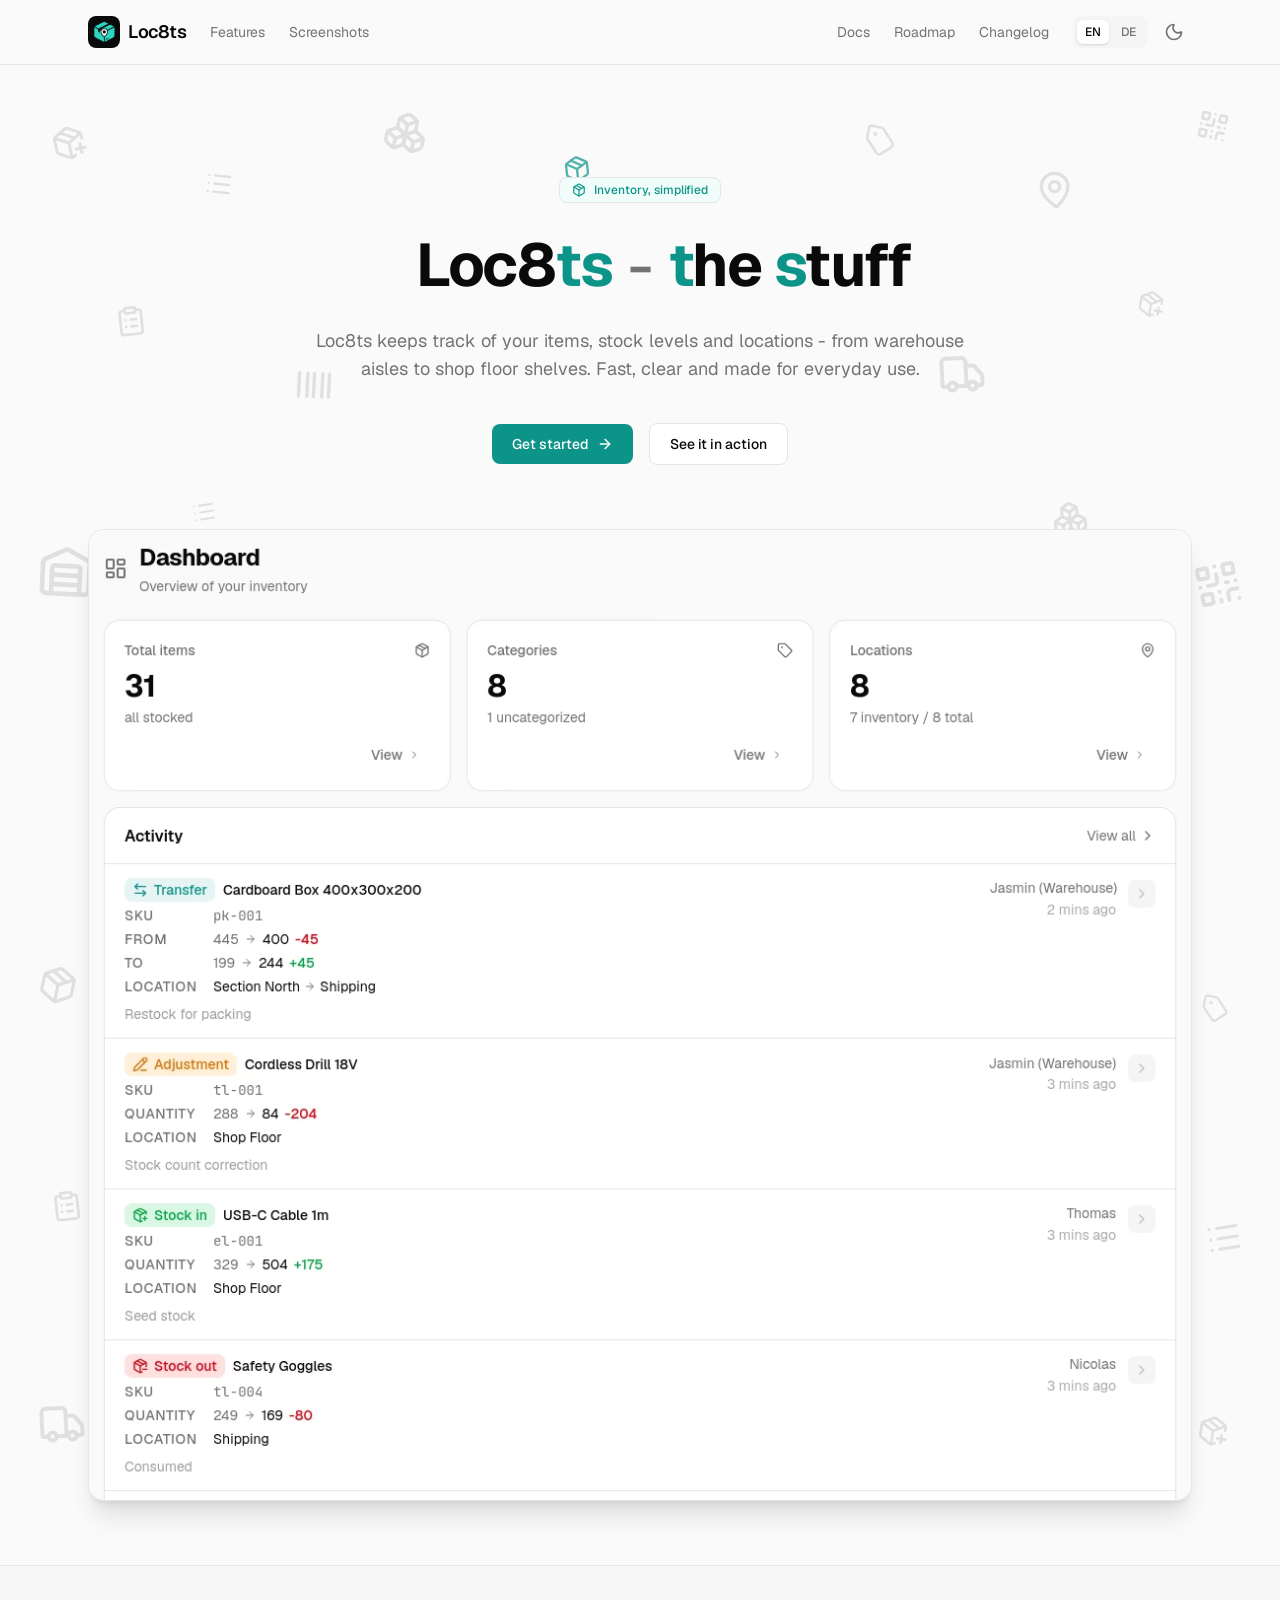
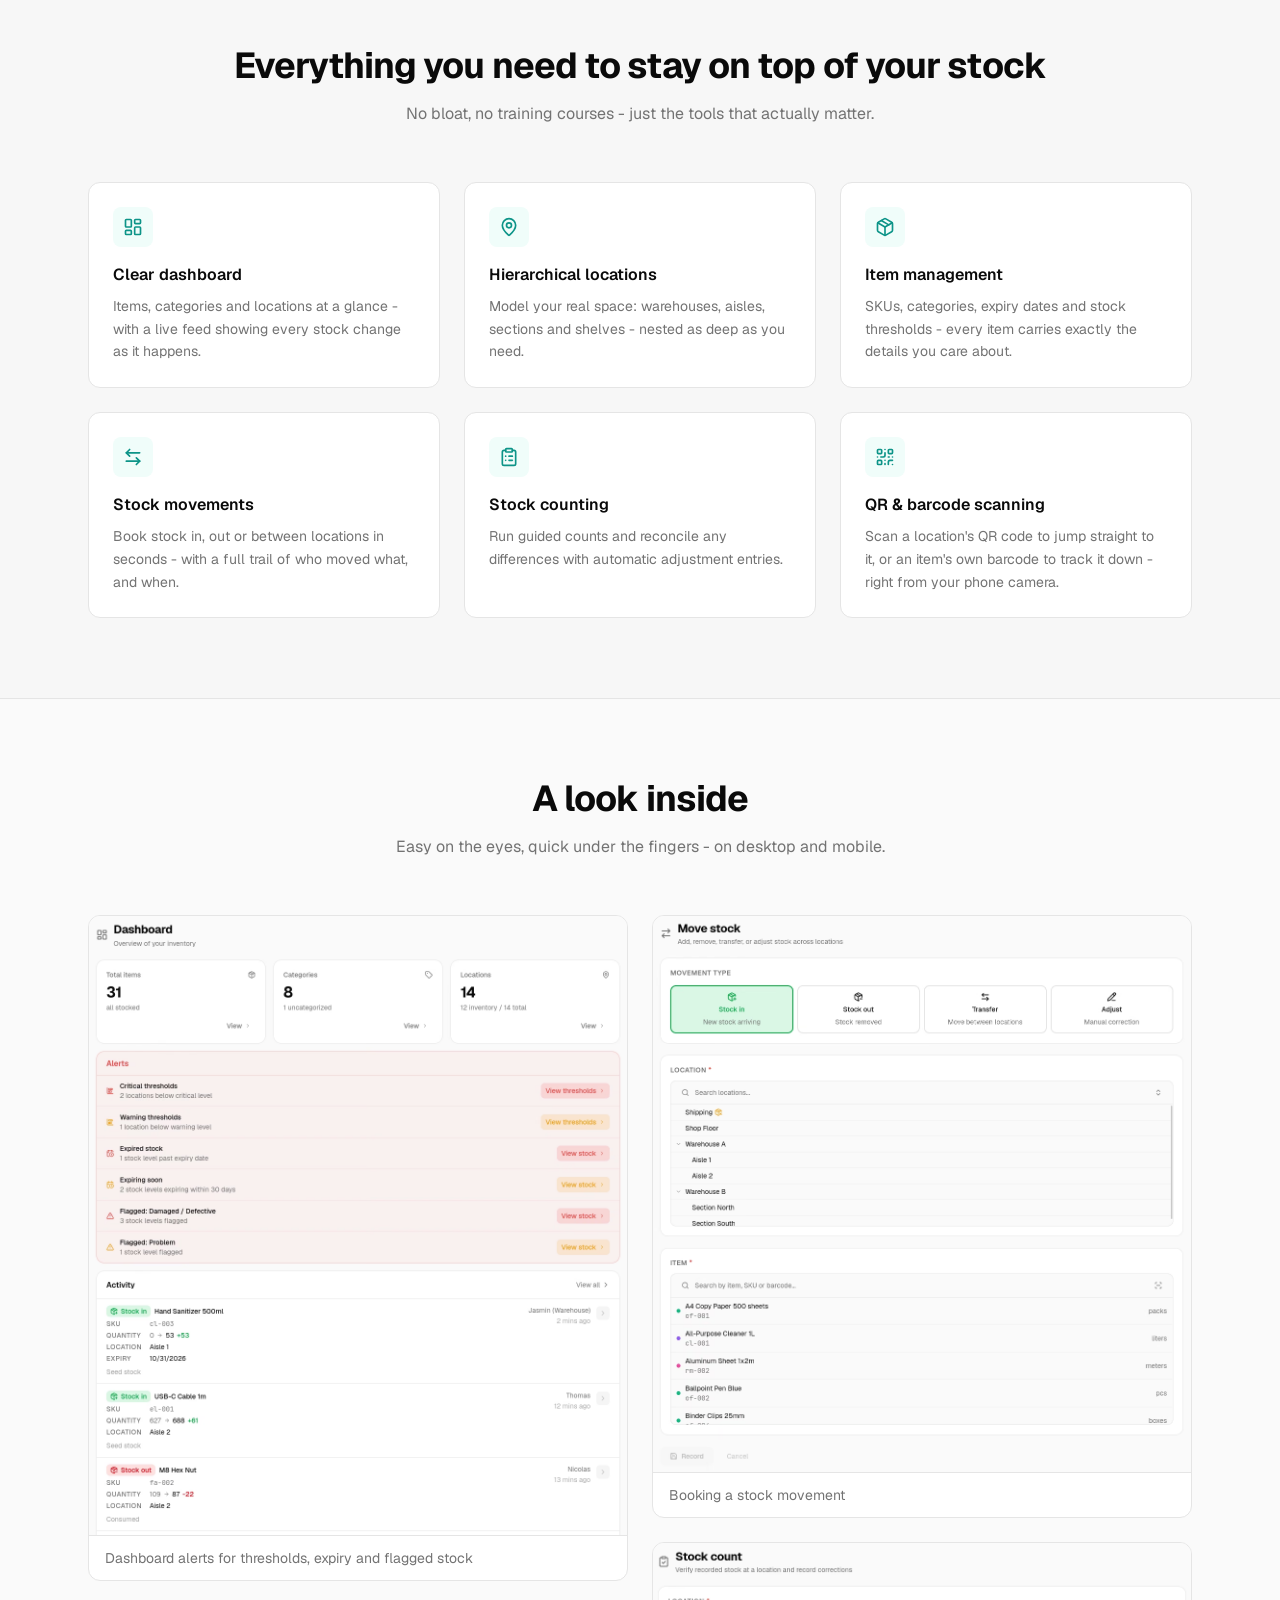
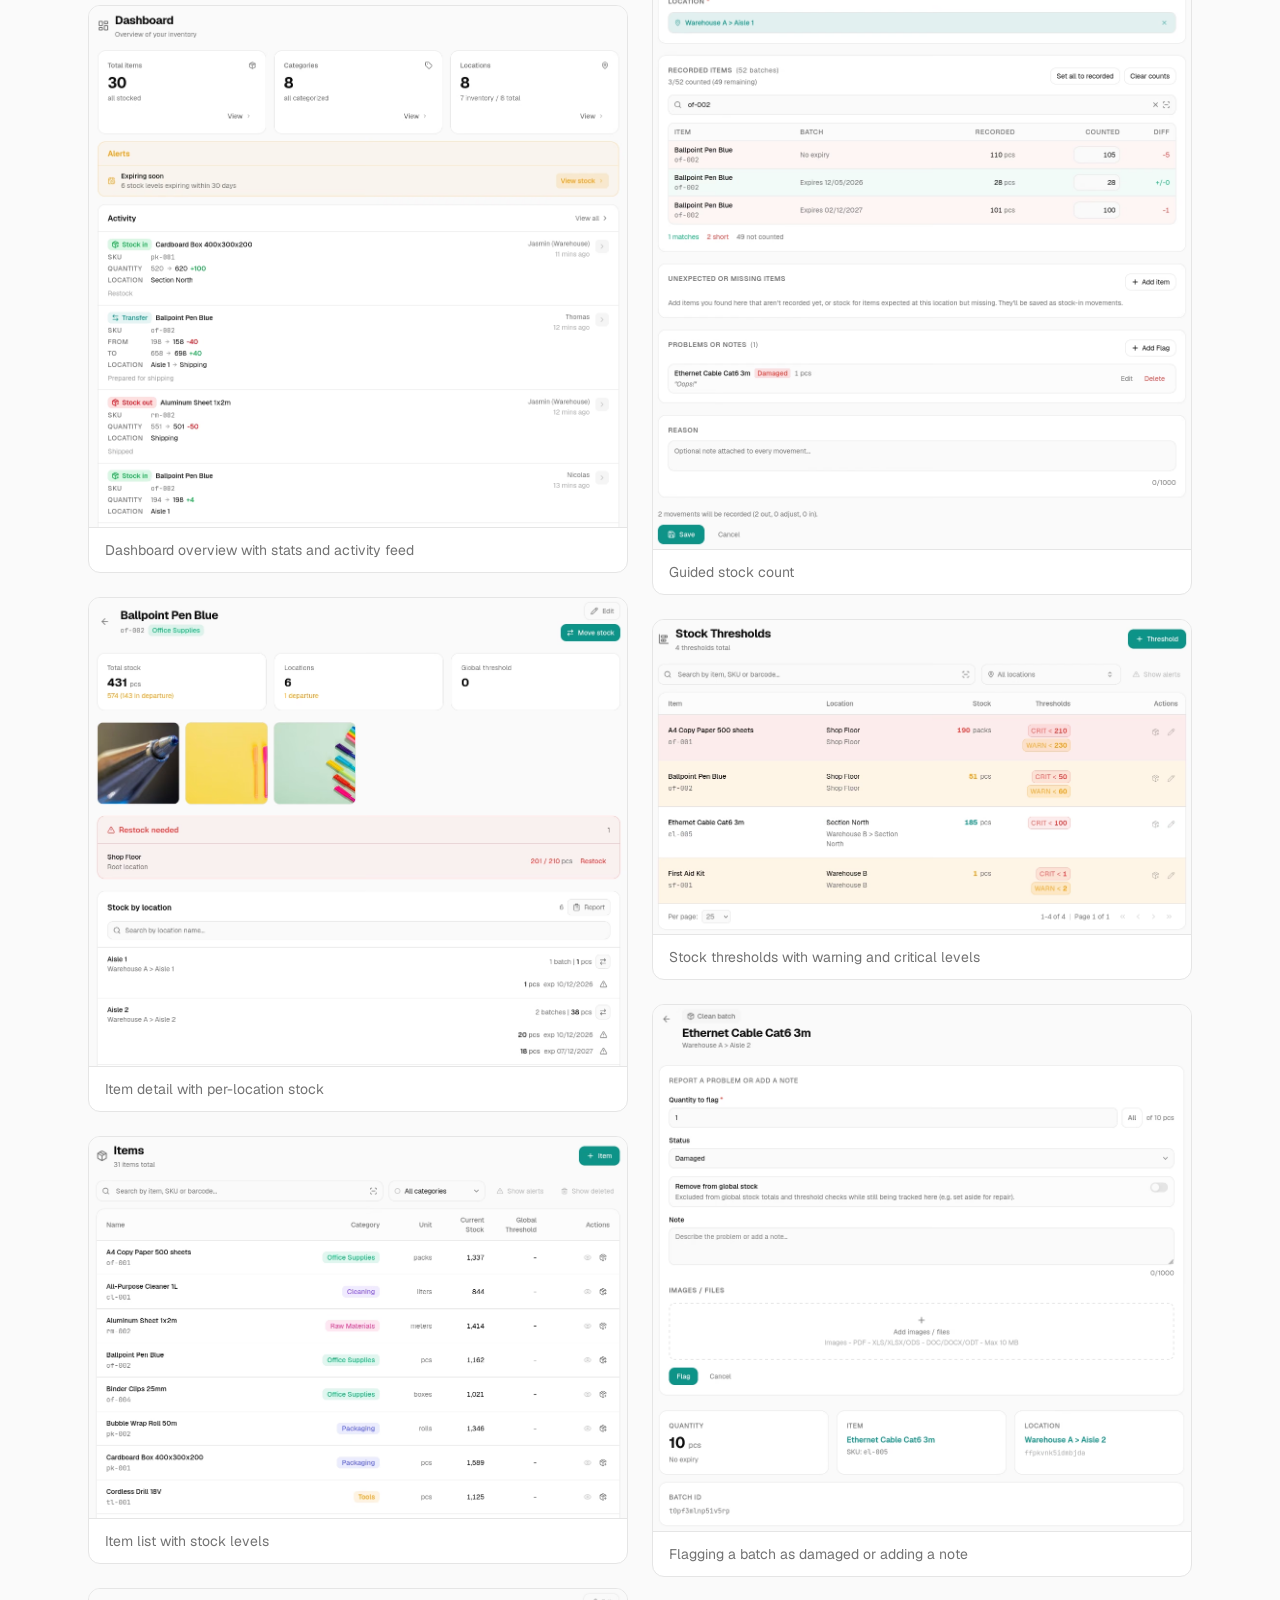
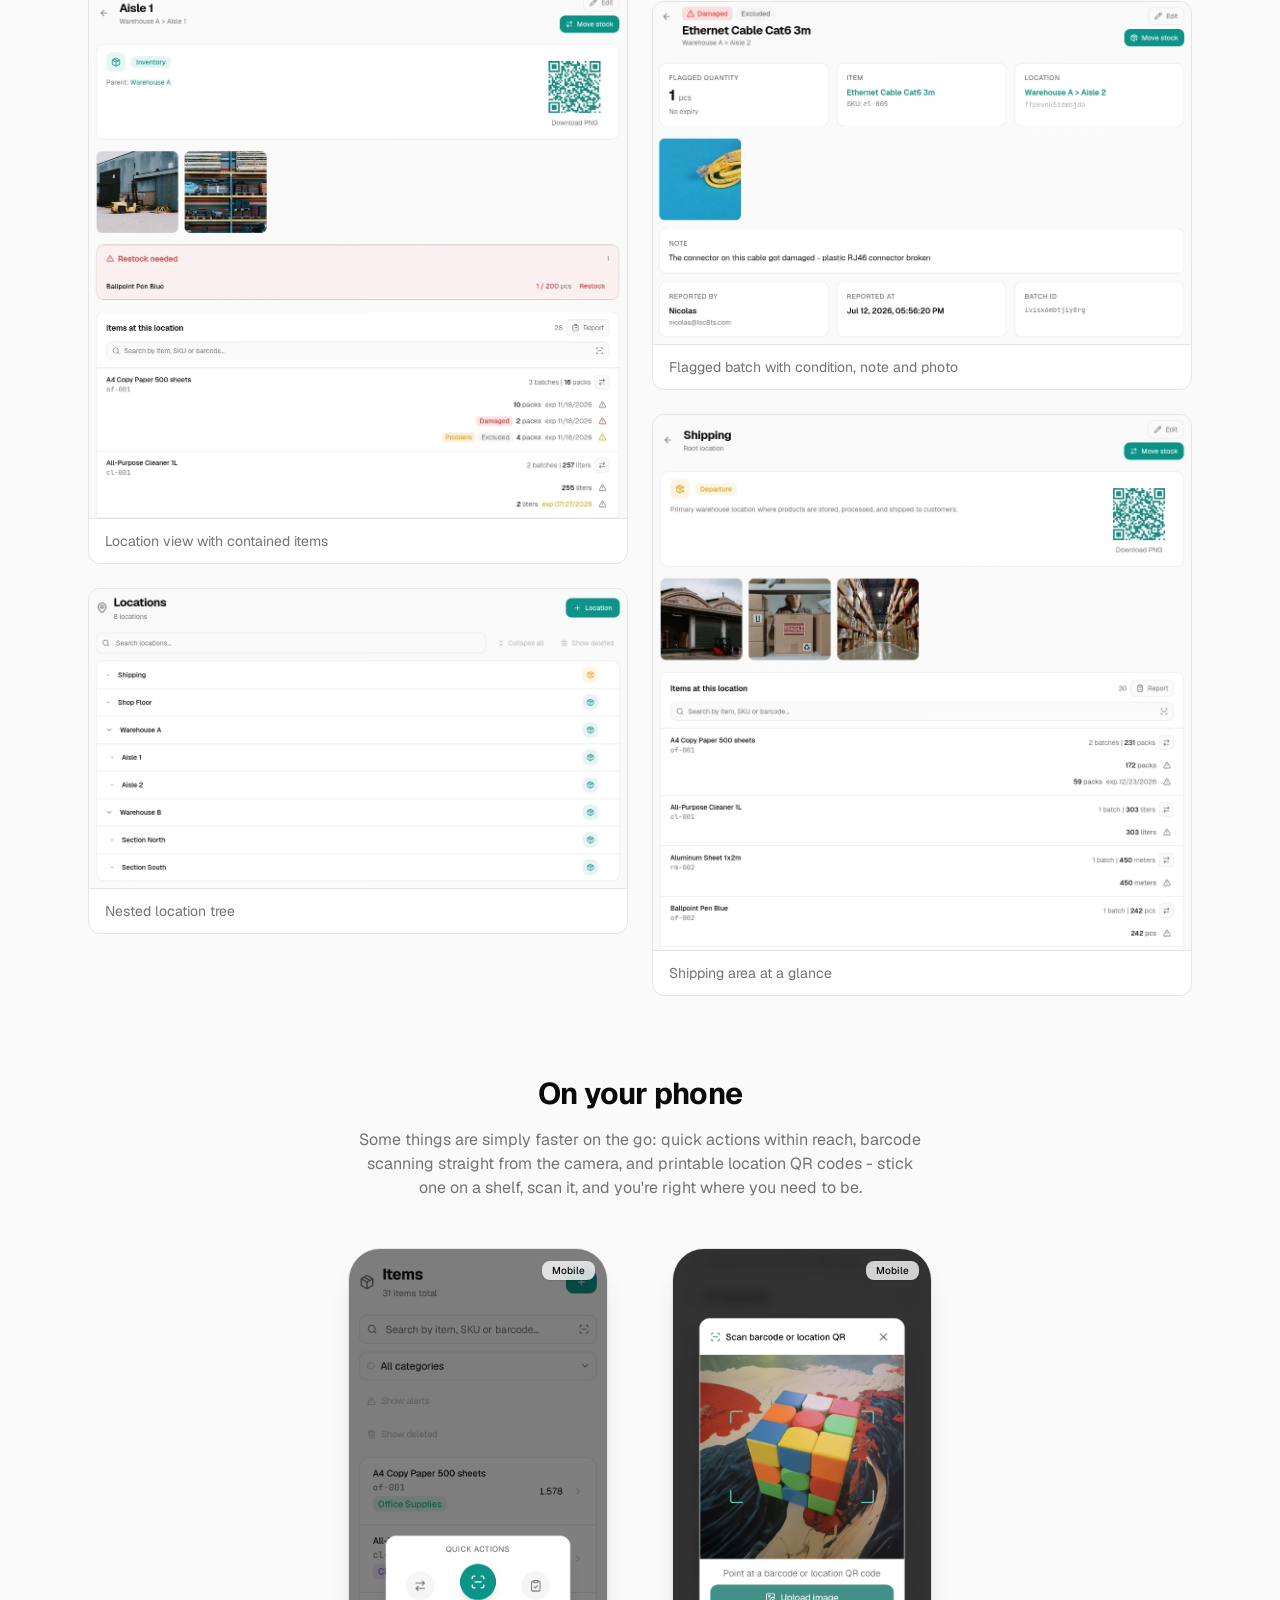
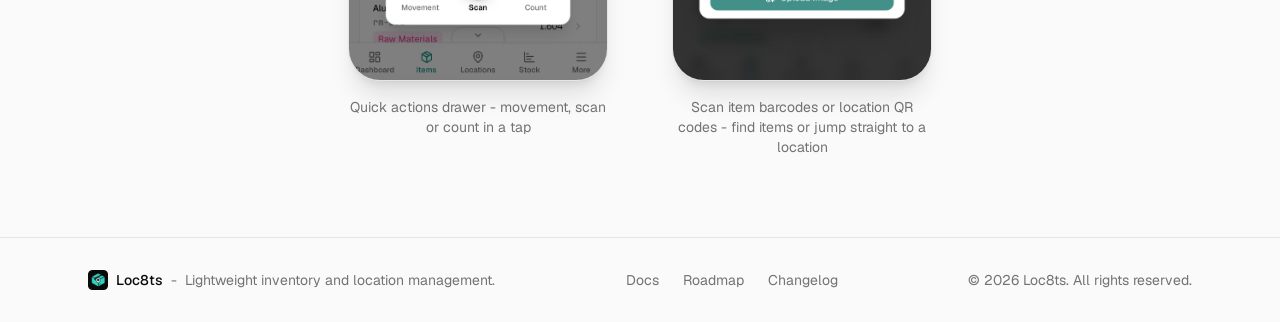
==== index.html @ dcb71da8 "Deploy v1.0.7 (1e31f608)" ====
<!doctype html>
<html lang="en" dir="ltr">
	<head>
		<meta charset="utf-8" />
		<meta name="viewport" content="width=device-width, initial-scale=1" />
		<link rel="icon" href="/favicon.ico" sizes="any" />
		<link rel="icon" type="image/png" sizes="32x32" href="/favicon-32x32.png" />
		<link rel="icon" type="image/png" sizes="16x16" href="/favicon-16x16.png" />
		<link rel="apple-touch-icon" href="/apple-touch-icon.png" />
		<link rel="manifest" href="/site.webmanifest" />
		<meta name="theme-color" media="(prefers-color-scheme: light)" content="#fafafa" />
		<meta name="theme-color" media="(prefers-color-scheme: dark)" content="#0a0a0a" />
		<link href="/_app/immutable/entry/start.CCfGo8mJ.js" rel="modulepreload">
		<link href="/_app/immutable/chunks/BEGNU5dc.js" rel="modulepreload">
		<link href="/_app/immutable/chunks/DF053n-v.js" rel="modulepreload">
		<link href="/_app/immutable/entry/app.BSutus8_.js" rel="modulepreload">
		<link href="/_app/immutable/chunks/D_HabvBj.js" rel="modulepreload">
		<link href="/_app/immutable/nodes/0.BS8Z8rqH.js" rel="modulepreload">
		<link href="/_app/immutable/chunks/BqY20CtW.js" rel="modulepreload">
		<link href="/_app/immutable/nodes/2.BgQhxTSC.js" rel="modulepreload">
		<link href="/_app/immutable/chunks/Cn6K_3Gk.js" rel="modulepreload">
		<link href="/_app/immutable/chunks/DUdLXI5l.js" rel="modulepreload">
		<link href="/_app/immutable/chunks/ChqQV2FK.js" rel="modulepreload">
		<!--1uha8ag--><meta name="description" content="Loc8ts is a lightweight inventory and location management app: keep track of items, stock movements and counts across hierarchical locations."/><!----><title>Loc8ts - Know where everything is</title>
		<link href="/_app/immutable/assets/0.dRSaY6-6.css" rel="stylesheet">
		<script>
			(function () {
				try {
					let theme = localStorage.getItem('theme');
					let isDark = theme === 'dark' || (!theme && window.matchMedia('(prefers-color-scheme: dark)').matches);
					if (isDark) {
						document.documentElement.classList.add('dark');
						document.documentElement.style.backgroundColor = '#0a0a0a';
					} else {
						document.documentElement.style.backgroundColor = '#fafafa';
					}
				} catch (e) {}
			})();
		</script>
	</head>

	<body data-sveltekit-preload-data="hover">
		<div style="display: contents"><!--[--><!--[0--><!--[--><!--[--><div class="flex min-h-screen flex-col"><header class="sticky top-0 z-50 border-b border-border bg-background/80 backdrop-blur supports-[backdrop-filter]:bg-background/60"><div class="mx-auto flex h-16 max-w-6xl items-center justify-between px-4 sm:px-6"><div class="flex items-center gap-6"><a href="/" class="flex items-center gap-2 text-lg font-semibold tracking-tight"><img src="/favicon-192x192.png" alt="" class="h-8 w-8 rounded-md"/> Loc8ts</a> <nav class="hidden items-center gap-6 text-sm text-muted-foreground sm:flex"><a href="/#features" class="transition-colors hover:text-foreground">Features</a> <a href="/#screenshots" class="transition-colors hover:text-foreground">Screenshots</a></nav></div> <div class="flex items-center gap-4 sm:gap-6"><nav class="hidden items-center gap-6 text-sm text-muted-foreground sm:flex"><a href="/docs" class="transition-colors hover:text-foreground">Docs</a> <a href="/roadmap" class="transition-colors hover:text-foreground">Roadmap</a> <a href="/changelog" class="transition-colors hover:text-foreground">Changelog</a></nav> <div class="flex items-center gap-2"><nav aria-label="Switch language" class="flex items-center gap-1 rounded-md bg-muted p-1"><!--[--><a href="/" data-sveltekit-reload="" aria-current="page" class="rounded-sm px-2 py-1 text-xs font-medium uppercase transition-colors bg-card text-foreground shadow-sm">en</a><a href="/de" data-sveltekit-reload="" class="rounded-sm px-2 py-1 text-xs font-medium uppercase transition-colors text-muted-foreground hover:text-foreground">de</a><!--]--></nav><!----> <button type="button" aria-label="Toggle dark mode" class="inline-flex h-9 w-9 items-center justify-center rounded-md text-muted-foreground transition-colors hover:bg-muted hover:text-foreground"><!--[-1--><svg xmlns="http://www.w3.org/2000/svg" width="24" height="24" viewBox="0 0 24 24" fill="none" stroke="currentColor" stroke-width="2" stroke-linecap="round" stroke-linejoin="round" aria-hidden="true" class="lucide-icon lucide lucide-moon h-5 w-5"><!--[--><!----><path d="M20.985 12.486a9 9 0 1 1-9.473-9.472c.405-.022.617.46.402.803a6 6 0 0 0 8.268 8.268c.344-.215.825-.004.803.401"><!----></path><!----><!--]--><!----></svg><!--]--></button><!----> <button type="button" aria-label="Open menu" aria-expanded="false" aria-controls="mobile-nav" class="inline-flex h-9 w-9 items-center justify-center rounded-md text-muted-foreground transition-colors hover:bg-muted hover:text-foreground sm:hidden"><!--[-1--><svg xmlns="http://www.w3.org/2000/svg" width="24" height="24" viewBox="0 0 24 24" fill="none" stroke="currentColor" stroke-width="2" stroke-linecap="round" stroke-linejoin="round" aria-hidden="true" class="lucide-icon lucide lucide-menu h-5 w-5"><!--[--><!----><path d="M4 5h16"><!----></path><!----><!----><path d="M4 12h16"><!----></path><!----><!----><path d="M4 19h16"><!----></path><!----><!--]--><!----></svg><!--]--></button></div></div></div> <nav id="mobile-nav" class="border-t border-border bg-background px-4 py-2 text-sm text-muted-foreground sm:hidden hidden"><a href="/#features" class="block rounded-md px-2 py-3 transition-colors hover:bg-muted hover:text-foreground">Features</a> <a href="/#screenshots" class="block rounded-md px-2 py-3 transition-colors hover:bg-muted hover:text-foreground">Screenshots</a> <hr class="my-2 border-border"/> <a href="/docs" class="block rounded-md px-2 py-3 transition-colors hover:bg-muted hover:text-foreground">Docs</a> <a href="/roadmap" class="block rounded-md px-2 py-3 transition-colors hover:bg-muted hover:text-foreground">Roadmap</a> <a href="/changelog" class="block rounded-md px-2 py-3 transition-colors hover:bg-muted hover:text-foreground">Changelog</a></nav></header><!----> <main id="top" class="flex-1"><section class="relative overflow-hidden bg-background"><div aria-hidden="true" class="pointer-events-none absolute inset-0"><!--[--><!--[--><svg xmlns="http://www.w3.org/2000/svg" width="24" height="24" viewBox="0 0 24 24" fill="none" stroke="currentColor" stroke-width="2" stroke-linecap="round" stroke-linejoin="round" aria-hidden="true" class="lucide-icon lucide lucide-package-plus absolute transition-all duration-1000 top-[4%] left-[4%] h-9 w-9 -rotate-12 text-foreground opacity-10"><!--[--><!----><path d="M12 22V12"><!----></path><!----><!----><path d="M16 17h6"><!----></path><!----><!----><path d="M19 14v6"><!----></path><!----><!----><path d="M21 10.535V8a2 2 0 0 0-1-1.73l-7-4a2 2 0 0 0-2 0l-7 4A2 2 0 0 0 3 8v8a2 2 0 0 0 1 1.729l7 4a2 2 0 0 0 2 .001l1.675-.955"><!----></path><!----><!----><path d="M3.29 7 12 12l8.71-5"><!----></path><!----><!----><path d="m7.5 4.27 8.997 5.148"><!----></path><!----><!--]--><!----></svg><!--]--><!--[--><svg xmlns="http://www.w3.org/2000/svg" width="24" height="24" viewBox="0 0 24 24" fill="none" stroke="currentColor" stroke-width="2" stroke-linecap="round" stroke-linejoin="round" aria-hidden="true" class="lucide-icon lucide lucide-list absolute transition-all duration-1000 top-[7%] left-[16%] h-7 w-7 rotate-6 text-foreground opacity-10"><!--[--><!----><path d="M3 5h.01"><!----></path><!----><!----><path d="M3 12h.01"><!----></path><!----><!----><path d="M3 19h.01"><!----></path><!----><!----><path d="M8 5h13"><!----></path><!----><!----><path d="M8 12h13"><!----></path><!----><!----><path d="M8 19h13"><!----></path><!----><!--]--><!----></svg><!--]--><!--[--><svg xmlns="http://www.w3.org/2000/svg" width="24" height="24" viewBox="0 0 24 24" fill="none" stroke="currentColor" stroke-width="2" stroke-linecap="round" stroke-linejoin="round" aria-hidden="true" class="lucide-icon lucide lucide-boxes absolute transition-all duration-1000 top-[3%] left-[30%] h-11 w-11 rotate-12 text-foreground opacity-10"><!--[--><!----><path d="M2.97 12.92A2 2 0 0 0 2 14.63v3.24a2 2 0 0 0 .97 1.71l3 1.8a2 2 0 0 0 2.06 0L12 19v-5.5l-5-3-4.03 2.42Z"><!----></path><!----><!----><path d="m7 16.5-4.74-2.85"><!----></path><!----><!----><path d="m7 16.5 5-3"><!----></path><!----><!----><path d="M7 16.5v5.17"><!----></path><!----><!----><path d="M12 13.5V19l3.97 2.38a2 2 0 0 0 2.06 0l3-1.8a2 2 0 0 0 .97-1.71v-3.24a2 2 0 0 0-.97-1.71L17 10.5l-5 3Z"><!----></path><!----><!----><path d="m17 16.5-5-3"><!----></path><!----><!----><path d="m17 16.5 4.74-2.85"><!----></path><!----><!----><path d="M17 16.5v5.17"><!----></path><!----><!----><path d="M7.97 4.42A2 2 0 0 0 7 6.13v4.37l5 3 5-3V6.13a2 2 0 0 0-.97-1.71l-3-1.8a2 2 0 0 0-2.06 0l-3 1.8Z"><!----></path><!----><!----><path d="M12 8 7.26 5.15"><!----></path><!----><!----><path d="m12 8 4.74-2.85"><!----></path><!----><!----><path d="M12 13.5V8"><!----></path><!----><!--]--><!----></svg><!--]--><!--[--><svg xmlns="http://www.w3.org/2000/svg" width="24" height="24" viewBox="0 0 24 24" fill="none" stroke="currentColor" stroke-width="2" stroke-linecap="round" stroke-linejoin="round" aria-hidden="true" class="lucide-icon lucide lucide-package absolute transition-all duration-1000 top-[6%] left-[44%] h-7 w-7 -rotate-6 text-primary opacity-70"><!--[--><!----><path d="M11 21.73a2 2 0 0 0 2 0l7-4A2 2 0 0 0 21 16V8a2 2 0 0 0-1-1.73l-7-4a2 2 0 0 0-2 0l-7 4A2 2 0 0 0 3 8v8a2 2 0 0 0 1 1.73z"><!----></path><!----><!----><path d="M12 22V12"><!----></path><!----><!----><polyline points="3.29 7 12 12 20.71 7"><!----></polyline><!----><!----><path d="m7.5 4.27 9 5.15"><!----></path><!----><!--]--><!----></svg><!--]--><!--[--><svg xmlns="http://www.w3.org/2000/svg" width="24" height="24" viewBox="0 0 24 24" fill="none" stroke="currentColor" stroke-width="2" stroke-linecap="round" stroke-linejoin="round" aria-hidden="true" class="lucide-icon lucide lucide-tag absolute transition-all duration-1000 top-[4%] right-[30%] h-8 w-8 rotate-12 text-foreground opacity-10"><!--[--><!----><path d="M12.586 2.586A2 2 0 0 0 11.172 2H4a2 2 0 0 0-2 2v7.172a2 2 0 0 0 .586 1.414l8.704 8.704a2.426 2.426 0 0 0 3.42 0l6.58-6.58a2.426 2.426 0 0 0 0-3.42z"><!----></path><!----><!----><circle cx="7.5" cy="7.5" r=".5" fill="currentColor"><!----></circle><!----><!--]--><!----></svg><!--]--><!--[--><svg xmlns="http://www.w3.org/2000/svg" width="24" height="24" viewBox="0 0 24 24" fill="none" stroke="currentColor" stroke-width="2" stroke-linecap="round" stroke-linejoin="round" aria-hidden="true" class="lucide-icon lucide lucide-map-pin absolute transition-all duration-1000 top-[7%] right-[16%] h-10 w-10 -rotate-6 text-foreground opacity-10"><!--[--><!----><path d="M20 10c0 4.993-5.539 10.193-7.399 11.799a1 1 0 0 1-1.202 0C9.539 20.193 4 14.993 4 10a8 8 0 0 1 16 0"><!----></path><!----><!----><circle cx="12" cy="10" r="3"><!----></circle><!----><!--]--><!----></svg><!--]--><!--[--><svg xmlns="http://www.w3.org/2000/svg" width="24" height="24" viewBox="0 0 24 24" fill="none" stroke="currentColor" stroke-width="2" stroke-linecap="round" stroke-linejoin="round" aria-hidden="true" class="lucide-icon lucide lucide-qr-code absolute transition-all duration-1000 top-[3%] right-[4%] h-8 w-8 rotate-12 text-foreground opacity-10"><!--[--><!----><rect width="5" height="5" x="3" y="3" rx="1"><!----></rect><!----><!----><rect width="5" height="5" x="16" y="3" rx="1"><!----></rect><!----><!----><rect width="5" height="5" x="3" y="16" rx="1"><!----></rect><!----><!----><path d="M21 16h-3a2 2 0 0 0-2 2v3"><!----></path><!----><!----><path d="M21 21v.01"><!----></path><!----><!----><path d="M12 7v3a2 2 0 0 1-2 2H7"><!----></path><!----><!----><path d="M3 12h.01"><!----></path><!----><!----><path d="M12 3h.01"><!----></path><!----><!----><path d="M12 16v.01"><!----></path><!----><!----><path d="M16 12h1"><!----></path><!----><!----><path d="M21 12v.01"><!----></path><!----><!----><path d="M12 21v-1"><!----></path><!----><!--]--><!----></svg><!--]--><!--[--><svg xmlns="http://www.w3.org/2000/svg" width="24" height="24" viewBox="0 0 24 24" fill="none" stroke="currentColor" stroke-width="2" stroke-linecap="round" stroke-linejoin="round" aria-hidden="true" class="lucide-icon lucide lucide-clipboard-list absolute transition-all duration-1000 top-[16%] left-[9%] h-8 w-8 -rotate-6 text-foreground opacity-10"><!--[--><!----><rect width="8" height="4" x="8" y="2" rx="1" ry="1"><!----></rect><!----><!----><path d="M16 4h2a2 2 0 0 1 2 2v14a2 2 0 0 1-2 2H6a2 2 0 0 1-2-2V6a2 2 0 0 1 2-2h2"><!----></path><!----><!----><path d="M12 11h4"><!----></path><!----><!----><path d="M12 16h4"><!----></path><!----><!----><path d="M8 11h.01"><!----></path><!----><!----><path d="M8 16h.01"><!----></path><!----><!--]--><!----></svg><!--]--><!--[--><svg xmlns="http://www.w3.org/2000/svg" width="24" height="24" viewBox="0 0 24 24" fill="none" stroke="currentColor" stroke-width="2" stroke-linecap="round" stroke-linejoin="round" aria-hidden="true" class="lucide-icon lucide lucide-barcode absolute transition-all duration-1000 top-[20%] left-[23%] h-10 w-10 rotate-3 text-foreground opacity-10"><!--[--><!----><path d="M3 5v14"><!----></path><!----><!----><path d="M8 5v14"><!----></path><!----><!----><path d="M12 5v14"><!----></path><!----><!----><path d="M17 5v14"><!----></path><!----><!----><path d="M21 5v14"><!----></path><!----><!--]--><!----></svg><!--]--><!--[--><svg xmlns="http://www.w3.org/2000/svg" width="24" height="24" viewBox="0 0 24 24" fill="none" stroke="currentColor" stroke-width="2" stroke-linecap="round" stroke-linejoin="round" aria-hidden="true" class="lucide-icon lucide lucide-truck absolute transition-all duration-1000 top-[19%] right-[23%] h-12 w-12 -rotate-3 text-foreground opacity-10"><!--[--><!----><path d="M14 18V6a2 2 0 0 0-2-2H4a2 2 0 0 0-2 2v11a1 1 0 0 0 1 1h2"><!----></path><!----><!----><path d="M15 18H9"><!----></path><!----><!----><path d="M19 18h2a1 1 0 0 0 1-1v-3.65a1 1 0 0 0-.22-.624l-3.48-4.35A1 1 0 0 0 17.52 8H14"><!----></path><!----><!----><circle cx="17" cy="18" r="2"><!----></circle><!----><!----><circle cx="7" cy="18" r="2"><!----></circle><!----><!--]--><!----></svg><!--]--><!--[--><svg xmlns="http://www.w3.org/2000/svg" width="24" height="24" viewBox="0 0 24 24" fill="none" stroke="currentColor" stroke-width="2" stroke-linecap="round" stroke-linejoin="round" aria-hidden="true" class="lucide-icon lucide lucide-package-plus absolute transition-all duration-1000 top-[15%] right-[9%] h-7 w-7 rotate-9 text-foreground opacity-10"><!--[--><!----><path d="M12 22V12"><!----></path><!----><!----><path d="M16 17h6"><!----></path><!----><!----><path d="M19 14v6"><!----></path><!----><!----><path d="M21 10.535V8a2 2 0 0 0-1-1.73l-7-4a2 2 0 0 0-2 0l-7 4A2 2 0 0 0 3 8v8a2 2 0 0 0 1 1.729l7 4a2 2 0 0 0 2 .001l1.675-.955"><!----></path><!----><!----><path d="M3.29 7 12 12l8.71-5"><!----></path><!----><!----><path d="m7.5 4.27 8.997 5.148"><!----></path><!----><!--]--><!----></svg><!--]--><!--[--><svg xmlns="http://www.w3.org/2000/svg" width="24" height="24" viewBox="0 0 24 24" fill="none" stroke="currentColor" stroke-width="2" stroke-linecap="round" stroke-linejoin="round" aria-hidden="true" class="lucide-icon lucide lucide-warehouse absolute transition-all duration-1000 top-[32%] left-[3%] h-14 w-14 rotate-3 text-foreground opacity-10"><!--[--><!----><path d="M18 21V10a1 1 0 0 0-1-1H7a1 1 0 0 0-1 1v11"><!----></path><!----><!----><path d="M22 19a2 2 0 0 1-2 2H4a2 2 0 0 1-2-2V8a2 2 0 0 1 1.132-1.803l7.95-3.974a2 2 0 0 1 1.837 0l7.948 3.974A2 2 0 0 1 22 8z"><!----></path><!----><!----><path d="M6 13h12"><!----></path><!----><!----><path d="M6 17h12"><!----></path><!----><!--]--><!----></svg><!--]--><!--[--><svg xmlns="http://www.w3.org/2000/svg" width="24" height="24" viewBox="0 0 24 24" fill="none" stroke="currentColor" stroke-width="2" stroke-linecap="round" stroke-linejoin="round" aria-hidden="true" class="lucide-icon lucide lucide-list absolute transition-all duration-1000 top-[29%] left-[15%] h-6 w-6 -rotate-9 text-foreground opacity-10"><!--[--><!----><path d="M3 5h.01"><!----></path><!----><!----><path d="M3 12h.01"><!----></path><!----><!----><path d="M3 19h.01"><!----></path><!----><!----><path d="M8 5h13"><!----></path><!----><!----><path d="M8 12h13"><!----></path><!----><!----><path d="M8 19h13"><!----></path><!----><!--]--><!----></svg><!--]--><!--[--><svg xmlns="http://www.w3.org/2000/svg" width="24" height="24" viewBox="0 0 24 24" fill="none" stroke="currentColor" stroke-width="2" stroke-linecap="round" stroke-linejoin="round" aria-hidden="true" class="lucide-icon lucide lucide-package absolute transition-all duration-1000 top-[35%] left-[27%] h-9 w-9 rotate-12 text-foreground opacity-10"><!--[--><!----><path d="M11 21.73a2 2 0 0 0 2 0l7-4A2 2 0 0 0 21 16V8a2 2 0 0 0-1-1.73l-7-4a2 2 0 0 0-2 0l-7 4A2 2 0 0 0 3 8v8a2 2 0 0 0 1 1.73z"><!----></path><!----><!----><path d="M12 22V12"><!----></path><!----><!----><polyline points="3.29 7 12 12 20.71 7"><!----></polyline><!----><!----><path d="m7.5 4.27 9 5.15"><!----></path><!----><!--]--><!----></svg><!--]--><!--[--><svg xmlns="http://www.w3.org/2000/svg" width="24" height="24" viewBox="0 0 24 24" fill="none" stroke="currentColor" stroke-width="2" stroke-linecap="round" stroke-linejoin="round" aria-hidden="true" class="lucide-icon lucide lucide-arrow-left-right absolute transition-all duration-1000 top-[34%] right-[27%] h-8 w-8 rotate-3 text-foreground opacity-10"><!--[--><!----><path d="M8 3 4 7l4 4"><!----></path><!----><!----><path d="M4 7h16"><!----></path><!----><!----><path d="m16 21 4-4-4-4"><!----></path><!----><!----><path d="M20 17H4"><!----></path><!----><!--]--><!----></svg><!--]--><!--[--><svg xmlns="http://www.w3.org/2000/svg" width="24" height="24" viewBox="0 0 24 24" fill="none" stroke="currentColor" stroke-width="2" stroke-linecap="round" stroke-linejoin="round" aria-hidden="true" class="lucide-icon lucide lucide-boxes absolute transition-all duration-1000 top-[29%] right-[15%] h-9 w-9 -rotate-6 text-foreground opacity-10"><!--[--><!----><path d="M2.97 12.92A2 2 0 0 0 2 14.63v3.24a2 2 0 0 0 .97 1.71l3 1.8a2 2 0 0 0 2.06 0L12 19v-5.5l-5-3-4.03 2.42Z"><!----></path><!----><!----><path d="m7 16.5-4.74-2.85"><!----></path><!----><!----><path d="m7 16.5 5-3"><!----></path><!----><!----><path d="M7 16.5v5.17"><!----></path><!----><!----><path d="M12 13.5V19l3.97 2.38a2 2 0 0 0 2.06 0l3-1.8a2 2 0 0 0 .97-1.71v-3.24a2 2 0 0 0-.97-1.71L17 10.5l-5 3Z"><!----></path><!----><!----><path d="m17 16.5-5-3"><!----></path><!----><!----><path d="m17 16.5 4.74-2.85"><!----></path><!----><!----><path d="M17 16.5v5.17"><!----></path><!----><!----><path d="M7.97 4.42A2 2 0 0 0 7 6.13v4.37l5 3 5-3V6.13a2 2 0 0 0-.97-1.71l-3-1.8a2 2 0 0 0-2.06 0l-3 1.8Z"><!----></path><!----><!----><path d="M12 8 7.26 5.15"><!----></path><!----><!----><path d="m12 8 4.74-2.85"><!----></path><!----><!----><path d="M12 13.5V8"><!----></path><!----><!--]--><!----></svg><!--]--><!--[--><svg xmlns="http://www.w3.org/2000/svg" width="24" height="24" viewBox="0 0 24 24" fill="none" stroke="currentColor" stroke-width="2" stroke-linecap="round" stroke-linejoin="round" aria-hidden="true" class="lucide-icon lucide lucide-qr-code absolute transition-all duration-1000 top-[33%] right-[3%] h-12 w-12 -rotate-12 text-foreground opacity-10"><!--[--><!----><rect width="5" height="5" x="3" y="3" rx="1"><!----></rect><!----><!----><rect width="5" height="5" x="16" y="3" rx="1"><!----></rect><!----><!----><rect width="5" height="5" x="3" y="16" rx="1"><!----></rect><!----><!----><path d="M21 16h-3a2 2 0 0 0-2 2v3"><!----></path><!----><!----><path d="M21 21v.01"><!----></path><!----><!----><path d="M12 7v3a2 2 0 0 1-2 2H7"><!----></path><!----><!----><path d="M3 12h.01"><!----></path><!----><!----><path d="M12 3h.01"><!----></path><!----><!----><path d="M12 16v.01"><!----></path><!----><!----><path d="M16 12h1"><!----></path><!----><!----><path d="M21 12v.01"><!----></path><!----><!----><path d="M12 21v-1"><!----></path><!----><!--]--><!----></svg><!--]--><!--[--><svg xmlns="http://www.w3.org/2000/svg" width="24" height="24" viewBox="0 0 24 24" fill="none" stroke="currentColor" stroke-width="2" stroke-linecap="round" stroke-linejoin="round" aria-hidden="true" class="lucide-icon lucide lucide-list absolute transition-all duration-1000 top-[47%] left-[8%] h-8 w-8 rotate-6 text-foreground opacity-10"><!--[--><!----><path d="M3 5h.01"><!----></path><!----><!----><path d="M3 12h.01"><!----></path><!----><!----><path d="M3 19h.01"><!----></path><!----><!----><path d="M8 5h13"><!----></path><!----><!----><path d="M8 12h13"><!----></path><!----><!----><path d="M8 19h13"><!----></path><!----><!--]--><!----></svg><!--]--><!--[--><svg xmlns="http://www.w3.org/2000/svg" width="24" height="24" viewBox="0 0 24 24" fill="none" stroke="currentColor" stroke-width="2" stroke-linecap="round" stroke-linejoin="round" aria-hidden="true" class="lucide-icon lucide lucide-map-pin absolute transition-all duration-1000 top-[51%] left-[20%] h-7 w-7 rotate-6 text-foreground opacity-10"><!--[--><!----><path d="M20 10c0 4.993-5.539 10.193-7.399 11.799a1 1 0 0 1-1.202 0C9.539 20.193 4 14.993 4 10a8 8 0 0 1 16 0"><!----></path><!----><!----><circle cx="12" cy="10" r="3"><!----></circle><!----><!--]--><!----></svg><!--]--><!--[--><svg xmlns="http://www.w3.org/2000/svg" width="24" height="24" viewBox="0 0 24 24" fill="none" stroke="currentColor" stroke-width="2" stroke-linecap="round" stroke-linejoin="round" aria-hidden="true" class="lucide-icon lucide lucide-barcode absolute transition-all duration-1000 top-[50%] right-[20%] h-8 w-8 rotate-6 text-foreground opacity-10"><!--[--><!----><path d="M3 5v14"><!----></path><!----><!----><path d="M8 5v14"><!----></path><!----><!----><path d="M12 5v14"><!----></path><!----><!----><path d="M17 5v14"><!----></path><!----><!----><path d="M21 5v14"><!----></path><!----><!--]--><!----></svg><!--]--><!--[--><svg xmlns="http://www.w3.org/2000/svg" width="24" height="24" viewBox="0 0 24 24" fill="none" stroke="currentColor" stroke-width="2" stroke-linecap="round" stroke-linejoin="round" aria-hidden="true" class="lucide-icon lucide lucide-package-plus absolute transition-all duration-1000 top-[45%] right-[8%] h-11 w-11 -rotate-9 text-foreground opacity-10"><!--[--><!----><path d="M12 22V12"><!----></path><!----><!----><path d="M16 17h6"><!----></path><!----><!----><path d="M19 14v6"><!----></path><!----><!----><path d="M21 10.535V8a2 2 0 0 0-1-1.73l-7-4a2 2 0 0 0-2 0l-7 4A2 2 0 0 0 3 8v8a2 2 0 0 0 1 1.729l7 4a2 2 0 0 0 2 .001l1.675-.955"><!----></path><!----><!----><path d="M3.29 7 12 12l8.71-5"><!----></path><!----><!----><path d="m7.5 4.27 8.997 5.148"><!----></path><!----><!--]--><!----></svg><!--]--><!--[--><svg xmlns="http://www.w3.org/2000/svg" width="24" height="24" viewBox="0 0 24 24" fill="none" stroke="currentColor" stroke-width="2" stroke-linecap="round" stroke-linejoin="round" aria-hidden="true" class="lucide-icon lucide lucide-package absolute transition-all duration-1000 top-[60%] left-[3%] h-10 w-10 rotate-12 text-foreground opacity-10"><!--[--><!----><path d="M11 21.73a2 2 0 0 0 2 0l7-4A2 2 0 0 0 21 16V8a2 2 0 0 0-1-1.73l-7-4a2 2 0 0 0-2 0l-7 4A2 2 0 0 0 3 8v8a2 2 0 0 0 1 1.73z"><!----></path><!----><!----><path d="M12 22V12"><!----></path><!----><!----><polyline points="3.29 7 12 12 20.71 7"><!----></polyline><!----><!----><path d="m7.5 4.27 9 5.15"><!----></path><!----><!--]--><!----></svg><!--]--><!--[--><svg xmlns="http://www.w3.org/2000/svg" width="24" height="24" viewBox="0 0 24 24" fill="none" stroke="currentColor" stroke-width="2" stroke-linecap="round" stroke-linejoin="round" aria-hidden="true" class="lucide-icon lucide lucide-clipboard-list absolute transition-all duration-1000 top-[75%] left-[4%] h-8 w-8 -rotate-6 text-foreground opacity-10"><!--[--><!----><rect width="8" height="4" x="8" y="2" rx="1" ry="1"><!----></rect><!----><!----><path d="M16 4h2a2 2 0 0 1 2 2v14a2 2 0 0 1-2 2H6a2 2 0 0 1-2-2V6a2 2 0 0 1 2-2h2"><!----></path><!----><!----><path d="M12 11h4"><!----></path><!----><!----><path d="M12 16h4"><!----></path><!----><!----><path d="M8 11h.01"><!----></path><!----><!----><path d="M8 16h.01"><!----></path><!----><!--]--><!----></svg><!--]--><!--[--><svg xmlns="http://www.w3.org/2000/svg" width="24" height="24" viewBox="0 0 24 24" fill="none" stroke="currentColor" stroke-width="2" stroke-linecap="round" stroke-linejoin="round" aria-hidden="true" class="lucide-icon lucide lucide-truck absolute transition-all duration-1000 top-[89%] left-[3%] h-12 w-12 -rotate-3 text-foreground opacity-10"><!--[--><!----><path d="M14 18V6a2 2 0 0 0-2-2H4a2 2 0 0 0-2 2v11a1 1 0 0 0 1 1h2"><!----></path><!----><!----><path d="M15 18H9"><!----></path><!----><!----><path d="M19 18h2a1 1 0 0 0 1-1v-3.65a1 1 0 0 0-.22-.624l-3.48-4.35A1 1 0 0 0 17.52 8H14"><!----></path><!----><!----><circle cx="17" cy="18" r="2"><!----></circle><!----><!----><circle cx="7" cy="18" r="2"><!----></circle><!----><!--]--><!----></svg><!--]--><!--[--><svg xmlns="http://www.w3.org/2000/svg" width="24" height="24" viewBox="0 0 24 24" fill="none" stroke="currentColor" stroke-width="2" stroke-linecap="round" stroke-linejoin="round" aria-hidden="true" class="lucide-icon lucide lucide-tag absolute transition-all duration-1000 top-[62%] right-[4%] h-7 w-7 rotate-12 text-foreground opacity-10"><!--[--><!----><path d="M12.586 2.586A2 2 0 0 0 11.172 2H4a2 2 0 0 0-2 2v7.172a2 2 0 0 0 .586 1.414l8.704 8.704a2.426 2.426 0 0 0 3.42 0l6.58-6.58a2.426 2.426 0 0 0 0-3.42z"><!----></path><!----><!----><circle cx="7.5" cy="7.5" r=".5" fill="currentColor"><!----></circle><!----><!--]--><!----></svg><!--]--><!--[--><svg xmlns="http://www.w3.org/2000/svg" width="24" height="24" viewBox="0 0 24 24" fill="none" stroke="currentColor" stroke-width="2" stroke-linecap="round" stroke-linejoin="round" aria-hidden="true" class="lucide-icon lucide lucide-list absolute transition-all duration-1000 top-[77%] right-[3%] h-9 w-9 -rotate-9 text-foreground opacity-10"><!--[--><!----><path d="M3 5h.01"><!----></path><!----><!----><path d="M3 12h.01"><!----></path><!----><!----><path d="M3 19h.01"><!----></path><!----><!----><path d="M8 5h13"><!----></path><!----><!----><path d="M8 12h13"><!----></path><!----><!----><path d="M8 19h13"><!----></path><!----><!--]--><!----></svg><!--]--><!--[--><svg xmlns="http://www.w3.org/2000/svg" width="24" height="24" viewBox="0 0 24 24" fill="none" stroke="currentColor" stroke-width="2" stroke-linecap="round" stroke-linejoin="round" aria-hidden="true" class="lucide-icon lucide lucide-package-plus absolute transition-all duration-1000 top-[90%] right-[4%] h-8 w-8 rotate-9 text-foreground opacity-10"><!--[--><!----><path d="M12 22V12"><!----></path><!----><!----><path d="M16 17h6"><!----></path><!----><!----><path d="M19 14v6"><!----></path><!----><!----><path d="M21 10.535V8a2 2 0 0 0-1-1.73l-7-4a2 2 0 0 0-2 0l-7 4A2 2 0 0 0 3 8v8a2 2 0 0 0 1 1.729l7 4a2 2 0 0 0 2 .001l1.675-.955"><!----></path><!----><!----><path d="M3.29 7 12 12l8.71-5"><!----></path><!----><!----><path d="m7.5 4.27 8.997 5.148"><!----></path><!----><!--]--><!----></svg><!--]--><!--]--></div> <div class="relative mx-auto max-w-6xl px-4 pt-20 pb-16 text-center sm:px-6 sm:pt-28"><span class="inline-flex items-center gap-2 rounded-md border border-border bg-accent px-3 py-1 text-xs font-medium text-accent-foreground"><svg xmlns="http://www.w3.org/2000/svg" width="24" height="24" viewBox="0 0 24 24" fill="none" stroke="currentColor" stroke-width="2" stroke-linecap="round" stroke-linejoin="round" aria-hidden="true" class="lucide-icon lucide lucide-package h-3.5 w-3.5"><!--[--><!----><path d="M11 21.73a2 2 0 0 0 2 0l7-4A2 2 0 0 0 21 16V8a2 2 0 0 0-1-1.73l-7-4a2 2 0 0 0-2 0l-7 4A2 2 0 0 0 3 8v8a2 2 0 0 0 1 1.73z"><!----></path><!----><!----><path d="M12 22V12"><!----></path><!----><!----><polyline points="3.29 7 12 12 20.71 7"><!----></polyline><!----><!----><path d="m7.5 4.27 9 5.15"><!----></path><!----><!--]--><!----></svg><!----> Inventory, simplified</span> <h1 class="relative mx-auto mt-6 flex flex-col items-center text-4xl font-bold tracking-tight sm:grid sm:grid-cols-[1fr_auto_1fr] sm:items-center sm:text-6xl"><span aria-hidden="true" class="invisible absolute whitespace-nowrap"><span class="inline-block">Loc8ts</span> <span class="inline-block">loc·/eight/·ts</span></span> <span aria-hidden="true" class="invisible absolute whitespace-nowrap"><!--[--><span class="inline-block">the stuff</span><span class="inline-block">the stock</span><span class="inline-block">the storage</span><span class="inline-block">the supplies</span><span class="inline-block">the shelves</span><span class="inline-block">the sections</span><span class="inline-block">the spares</span><span class="inline-block">the samples</span><span class="inline-block">the surplus</span><span class="inline-block">the shipments</span><span class="inline-block">the stash</span><span class="inline-block">the sortiment</span><span class="inline-block">the stores</span><span class="inline-block">the skids</span><!--]--></span> <span class="inline-grid h-[1.25em] grid-cols-[100%] justify-items-end overflow-hidden transition-[width] duration-700 ease-in-out sm:justify-self-end" style="width: auto;"><span class="col-start-1 row-start-1 leading-[1.25em] whitespace-nowrap transition-opacity duration-700 opacity-100">Loc8<span class="text-primary">ts</span></span> <span class="col-start-1 row-start-1 leading-[1.25em] whitespace-nowrap transition-opacity duration-700 opacity-0">loc·/eight/·<span class="text-primary">ts</span></span></span> <span class="hidden px-4 font-medium text-muted-foreground sm:inline">-</span> <span class="inline-flex h-[1.25em] overflow-hidden text-primary transition-[width] duration-700 ease-in-out sm:justify-self-start" style="width: auto;"><span class="flex flex-col items-start transition-transform duration-700 ease-in-out" style="transform: translateY(-0em)"><!--[--><span class="h-[1.25em] leading-[1.25em] whitespace-nowrap"><!--[--><!--[-1--><!--]--><span class="text-primary">t</span><span class="text-foreground">he</span><!--[0--> <!--]--><span class="text-primary">s</span><span class="text-foreground">tuff</span><!--]--></span><span class="h-[1.25em] leading-[1.25em] whitespace-nowrap"><!--[--><!--[-1--><!--]--><span class="text-primary">t</span><span class="text-foreground">he</span><!--[0--> <!--]--><span class="text-primary">s</span><span class="text-foreground">tock</span><!--]--></span><span class="h-[1.25em] leading-[1.25em] whitespace-nowrap"><!--[--><!--[-1--><!--]--><span class="text-primary">t</span><span class="text-foreground">he</span><!--[0--> <!--]--><span class="text-primary">s</span><span class="text-foreground">torage</span><!--]--></span><span class="h-[1.25em] leading-[1.25em] whitespace-nowrap"><!--[--><!--[-1--><!--]--><span class="text-primary">t</span><span class="text-foreground">he</span><!--[0--> <!--]--><span class="text-primary">s</span><span class="text-foreground">upplies</span><!--]--></span><span class="h-[1.25em] leading-[1.25em] whitespace-nowrap"><!--[--><!--[-1--><!--]--><span class="text-primary">t</span><span class="text-foreground">he</span><!--[0--> <!--]--><span class="text-primary">s</span><span class="text-foreground">helves</span><!--]--></span><span class="h-[1.25em] leading-[1.25em] whitespace-nowrap"><!--[--><!--[-1--><!--]--><span class="text-primary">t</span><span class="text-foreground">he</span><!--[0--> <!--]--><span class="text-primary">s</span><span class="text-foreground">ections</span><!--]--></span><span class="h-[1.25em] leading-[1.25em] whitespace-nowrap"><!--[--><!--[-1--><!--]--><span class="text-primary">t</span><span class="text-foreground">he</span><!--[0--> <!--]--><span class="text-primary">s</span><span class="text-foreground">pares</span><!--]--></span><span class="h-[1.25em] leading-[1.25em] whitespace-nowrap"><!--[--><!--[-1--><!--]--><span class="text-primary">t</span><span class="text-foreground">he</span><!--[0--> <!--]--><span class="text-primary">s</span><span class="text-foreground">amples</span><!--]--></span><span class="h-[1.25em] leading-[1.25em] whitespace-nowrap"><!--[--><!--[-1--><!--]--><span class="text-primary">t</span><span class="text-foreground">he</span><!--[0--> <!--]--><span class="text-primary">s</span><span class="text-foreground">urplus</span><!--]--></span><span class="h-[1.25em] leading-[1.25em] whitespace-nowrap"><!--[--><!--[-1--><!--]--><span class="text-primary">t</span><span class="text-foreground">he</span><!--[0--> <!--]--><span class="text-primary">s</span><span class="text-foreground">hipments</span><!--]--></span><span class="h-[1.25em] leading-[1.25em] whitespace-nowrap"><!--[--><!--[-1--><!--]--><span class="text-primary">t</span><span class="text-foreground">he</span><!--[0--> <!--]--><span class="text-primary">s</span><span class="text-foreground">tash</span><!--]--></span><span class="h-[1.25em] leading-[1.25em] whitespace-nowrap"><!--[--><!--[-1--><!--]--><span class="text-primary">t</span><span class="text-foreground">he</span><!--[0--> <!--]--><span class="text-primary">s</span><span class="text-foreground">ortiment</span><!--]--></span><span class="h-[1.25em] leading-[1.25em] whitespace-nowrap"><!--[--><!--[-1--><!--]--><span class="text-primary">t</span><span class="text-foreground">he</span><!--[0--> <!--]--><span class="text-primary">s</span><span class="text-foreground">tores</span><!--]--></span><span class="h-[1.25em] leading-[1.25em] whitespace-nowrap"><!--[--><!--[-1--><!--]--><span class="text-primary">t</span><span class="text-foreground">he</span><!--[0--> <!--]--><span class="text-primary">s</span><span class="text-foreground">kids</span><!--]--></span><!--]--></span></span></h1> <p class="mx-auto mt-6 max-w-2xl text-lg text-muted-foreground">Loc8ts keeps track of your items, stock levels and locations - from warehouse aisles to shop floor shelves. Fast, clear and made for everyday use.</p> <div class="mt-10 flex flex-wrap items-center justify-center gap-4"><a href="/docs" class="inline-flex items-center gap-2 rounded-md bg-primary px-5 py-2.5 text-sm font-medium text-primary-foreground transition-opacity hover:opacity-90">Get started <svg xmlns="http://www.w3.org/2000/svg" width="24" height="24" viewBox="0 0 24 24" fill="none" stroke="currentColor" stroke-width="2" stroke-linecap="round" stroke-linejoin="round" aria-hidden="true" class="lucide-icon lucide lucide-arrow-right h-4 w-4"><!--[--><!----><path d="M5 12h14"><!----></path><!----><!----><path d="m12 5 7 7-7 7"><!----></path><!----><!--]--><!----></svg><!----></a> <a href="#screenshots" class="inline-flex items-center gap-2 rounded-md border border-border bg-card px-5 py-2.5 text-sm font-medium transition-colors hover:bg-muted">See it in action</a></div> <button type="button" aria-label="View full size: Dashboard with live activity feed" class="mt-16 block w-full cursor-pointer overflow-hidden rounded-xl border border-border bg-card shadow-xl transition-opacity hover:opacity-75"><img src="/_app/immutable/assets/main_dashboard.8J5LNim4.avif" alt="Dashboard with live activity feed" class="block w-full dark:hidden" loading="eager"/> <img src="/_app/immutable/assets/main_dashboard.DKFQSR2l.avif" alt="Dashboard with live activity feed" class="hidden w-full dark:block" loading="eager"/><!----></button></div></section> <section id="features" class="border-t border-border bg-muted/50 scroll-mt-16"><div class="mx-auto max-w-6xl px-4 py-20 sm:px-6"><h2 class="text-center text-3xl font-bold tracking-tight sm:text-4xl">Everything you need to stay on top of your stock</h2> <p class="mx-auto mt-4 max-w-xl text-center text-muted-foreground">No bloat, no training courses - just the tools that actually matter.</p> <div class="mt-14 grid gap-6 sm:grid-cols-2 lg:grid-cols-3"><!--[--><article class="rounded-lg border border-border bg-card p-6"><span class="inline-flex h-10 w-10 items-center justify-center rounded-md bg-accent text-accent-foreground"><!--[--><svg xmlns="http://www.w3.org/2000/svg" width="24" height="24" viewBox="0 0 24 24" fill="none" stroke="currentColor" stroke-width="2" stroke-linecap="round" stroke-linejoin="round" aria-hidden="true" class="lucide-icon lucide lucide-layout-dashboard h-5 w-5"><!--[--><!----><rect width="7" height="9" x="3" y="3" rx="1"><!----></rect><!----><!----><rect width="7" height="5" x="14" y="3" rx="1"><!----></rect><!----><!----><rect width="7" height="9" x="14" y="12" rx="1"><!----></rect><!----><!----><rect width="7" height="5" x="3" y="16" rx="1"><!----></rect><!----><!--]--><!----></svg><!--]--></span> <h3 class="mt-4 font-semibold">Clear dashboard</h3> <p class="mt-2 text-sm leading-relaxed text-muted-foreground">Items, categories and locations at a glance - with a live feed showing every stock change as it happens.</p></article><article class="rounded-lg border border-border bg-card p-6"><span class="inline-flex h-10 w-10 items-center justify-center rounded-md bg-accent text-accent-foreground"><!--[--><svg xmlns="http://www.w3.org/2000/svg" width="24" height="24" viewBox="0 0 24 24" fill="none" stroke="currentColor" stroke-width="2" stroke-linecap="round" stroke-linejoin="round" aria-hidden="true" class="lucide-icon lucide lucide-map-pin h-5 w-5"><!--[--><!----><path d="M20 10c0 4.993-5.539 10.193-7.399 11.799a1 1 0 0 1-1.202 0C9.539 20.193 4 14.993 4 10a8 8 0 0 1 16 0"><!----></path><!----><!----><circle cx="12" cy="10" r="3"><!----></circle><!----><!--]--><!----></svg><!--]--></span> <h3 class="mt-4 font-semibold">Hierarchical locations</h3> <p class="mt-2 text-sm leading-relaxed text-muted-foreground">Model your real space: warehouses, aisles, sections and shelves - nested as deep as you need.</p></article><article class="rounded-lg border border-border bg-card p-6"><span class="inline-flex h-10 w-10 items-center justify-center rounded-md bg-accent text-accent-foreground"><!--[--><svg xmlns="http://www.w3.org/2000/svg" width="24" height="24" viewBox="0 0 24 24" fill="none" stroke="currentColor" stroke-width="2" stroke-linecap="round" stroke-linejoin="round" aria-hidden="true" class="lucide-icon lucide lucide-package h-5 w-5"><!--[--><!----><path d="M11 21.73a2 2 0 0 0 2 0l7-4A2 2 0 0 0 21 16V8a2 2 0 0 0-1-1.73l-7-4a2 2 0 0 0-2 0l-7 4A2 2 0 0 0 3 8v8a2 2 0 0 0 1 1.73z"><!----></path><!----><!----><path d="M12 22V12"><!----></path><!----><!----><polyline points="3.29 7 12 12 20.71 7"><!----></polyline><!----><!----><path d="m7.5 4.27 9 5.15"><!----></path><!----><!--]--><!----></svg><!--]--></span> <h3 class="mt-4 font-semibold">Item management</h3> <p class="mt-2 text-sm leading-relaxed text-muted-foreground">SKUs, categories, expiry dates and stock thresholds - every item carries exactly the details you care about.</p></article><article class="rounded-lg border border-border bg-card p-6"><span class="inline-flex h-10 w-10 items-center justify-center rounded-md bg-accent text-accent-foreground"><!--[--><svg xmlns="http://www.w3.org/2000/svg" width="24" height="24" viewBox="0 0 24 24" fill="none" stroke="currentColor" stroke-width="2" stroke-linecap="round" stroke-linejoin="round" aria-hidden="true" class="lucide-icon lucide lucide-arrow-left-right h-5 w-5"><!--[--><!----><path d="M8 3 4 7l4 4"><!----></path><!----><!----><path d="M4 7h16"><!----></path><!----><!----><path d="m16 21 4-4-4-4"><!----></path><!----><!----><path d="M20 17H4"><!----></path><!----><!--]--><!----></svg><!--]--></span> <h3 class="mt-4 font-semibold">Stock movements</h3> <p class="mt-2 text-sm leading-relaxed text-muted-foreground">Book stock in, out or between locations in seconds - with a full trail of who moved what, and when.</p></article><article class="rounded-lg border border-border bg-card p-6"><span class="inline-flex h-10 w-10 items-center justify-center rounded-md bg-accent text-accent-foreground"><!--[--><svg xmlns="http://www.w3.org/2000/svg" width="24" height="24" viewBox="0 0 24 24" fill="none" stroke="currentColor" stroke-width="2" stroke-linecap="round" stroke-linejoin="round" aria-hidden="true" class="lucide-icon lucide lucide-clipboard-list h-5 w-5"><!--[--><!----><rect width="8" height="4" x="8" y="2" rx="1" ry="1"><!----></rect><!----><!----><path d="M16 4h2a2 2 0 0 1 2 2v14a2 2 0 0 1-2 2H6a2 2 0 0 1-2-2V6a2 2 0 0 1 2-2h2"><!----></path><!----><!----><path d="M12 11h4"><!----></path><!----><!----><path d="M12 16h4"><!----></path><!----><!----><path d="M8 11h.01"><!----></path><!----><!----><path d="M8 16h.01"><!----></path><!----><!--]--><!----></svg><!--]--></span> <h3 class="mt-4 font-semibold">Stock counting</h3> <p class="mt-2 text-sm leading-relaxed text-muted-foreground">Run guided counts and reconcile any differences with automatic adjustment entries.</p></article><article class="rounded-lg border border-border bg-card p-6"><span class="inline-flex h-10 w-10 items-center justify-center rounded-md bg-accent text-accent-foreground"><!--[--><svg xmlns="http://www.w3.org/2000/svg" width="24" height="24" viewBox="0 0 24 24" fill="none" stroke="currentColor" stroke-width="2" stroke-linecap="round" stroke-linejoin="round" aria-hidden="true" class="lucide-icon lucide lucide-qr-code h-5 w-5"><!--[--><!----><rect width="5" height="5" x="3" y="3" rx="1"><!----></rect><!----><!----><rect width="5" height="5" x="16" y="3" rx="1"><!----></rect><!----><!----><rect width="5" height="5" x="3" y="16" rx="1"><!----></rect><!----><!----><path d="M21 16h-3a2 2 0 0 0-2 2v3"><!----></path><!----><!----><path d="M21 21v.01"><!----></path><!----><!----><path d="M12 7v3a2 2 0 0 1-2 2H7"><!----></path><!----><!----><path d="M3 12h.01"><!----></path><!----><!----><path d="M12 3h.01"><!----></path><!----><!----><path d="M12 16v.01"><!----></path><!----><!----><path d="M16 12h1"><!----></path><!----><!----><path d="M21 12v.01"><!----></path><!----><!----><path d="M12 21v-1"><!----></path><!----><!--]--><!----></svg><!--]--></span> <h3 class="mt-4 font-semibold">QR &amp; barcode scanning</h3> <p class="mt-2 text-sm leading-relaxed text-muted-foreground">Scan a location's QR code to jump straight to it, or an item's own barcode to track it down - right from your phone camera.</p></article><!--]--></div></div></section> <section id="screenshots" class="border-t border-border scroll-mt-16"><div class="mx-auto max-w-6xl px-4 py-20 sm:px-6"><h2 class="text-center text-3xl font-bold tracking-tight sm:text-4xl">A look inside</h2> <p class="mx-auto mt-4 max-w-xl text-center text-muted-foreground">Easy on the eyes, quick under the fingers - on desktop and mobile.</p> <div class="mt-14 flex flex-col gap-6 sm:flex-row"><!--[--><div class="flex flex-1 flex-col gap-6"><!--[--><figure class="overflow-hidden rounded-lg border border-border bg-card"><button type="button" aria-label="View full size: Dashboard alerts for thresholds, expiry and flagged stock" class="block w-full cursor-pointer transition-opacity hover:opacity-75"><img src="/_app/immutable/assets/main_dashboard_2.8lY5AchT.avif" alt="Dashboard alerts for thresholds, expiry and flagged stock" class="block w-full dark:hidden" loading="lazy"/> <img src="/_app/immutable/assets/main_dashboard_2.C8fuYhxW.avif" alt="Dashboard alerts for thresholds, expiry and flagged stock" class="hidden w-full dark:block" loading="lazy"/><!----></button> <figcaption class="border-t border-border px-4 py-3 text-sm text-muted-foreground">Dashboard alerts for thresholds, expiry and flagged stock</figcaption></figure><figure class="overflow-hidden rounded-lg border border-border bg-card"><button type="button" aria-label="View full size: Dashboard overview with stats and activity feed" class="block w-full cursor-pointer transition-opacity hover:opacity-75"><img src="/_app/immutable/assets/main_dashboard_3.DA8q8ado.avif" alt="Dashboard overview with stats and activity feed" class="block w-full dark:hidden" loading="lazy"/> <img src="/_app/immutable/assets/main_dashboard_3.DA70Xt2P.avif" alt="Dashboard overview with stats and activity feed" class="hidden w-full dark:block" loading="lazy"/><!----></button> <figcaption class="border-t border-border px-4 py-3 text-sm text-muted-foreground">Dashboard overview with stats and activity feed</figcaption></figure><figure class="overflow-hidden rounded-lg border border-border bg-card"><button type="button" aria-label="View full size: Item detail with per-location stock" class="block w-full cursor-pointer transition-opacity hover:opacity-75"><img src="/_app/immutable/assets/item_blue_pen.Ue4poO3p.avif" alt="Item detail with per-location stock" class="block w-full dark:hidden" loading="lazy"/> <img src="/_app/immutable/assets/item_blue_pen.myzecUlI.avif" alt="Item detail with per-location stock" class="hidden w-full dark:block" loading="lazy"/><!----></button> <figcaption class="border-t border-border px-4 py-3 text-sm text-muted-foreground">Item detail with per-location stock</figcaption></figure><figure class="overflow-hidden rounded-lg border border-border bg-card"><button type="button" aria-label="View full size: Item list with stock levels" class="block w-full cursor-pointer transition-opacity hover:opacity-75"><img src="/_app/immutable/assets/items_list.Do6vr58H.avif" alt="Item list with stock levels" class="block w-full dark:hidden" loading="lazy"/> <img src="/_app/immutable/assets/items_list.B8pQUe3U.avif" alt="Item list with stock levels" class="hidden w-full dark:block" loading="lazy"/><!----></button> <figcaption class="border-t border-border px-4 py-3 text-sm text-muted-foreground">Item list with stock levels</figcaption></figure><figure class="overflow-hidden rounded-lg border border-border bg-card"><button type="button" aria-label="View full size: Location view with contained items" class="block w-full cursor-pointer transition-opacity hover:opacity-75"><img src="/_app/immutable/assets/location_aisle_1.CeOIeEix.avif" alt="Location view with contained items" class="block w-full dark:hidden" loading="lazy"/> <img src="/_app/immutable/assets/location_aisle_1.Cz7Hhb6E.avif" alt="Location view with contained items" class="hidden w-full dark:block" loading="lazy"/><!----></button> <figcaption class="border-t border-border px-4 py-3 text-sm text-muted-foreground">Location view with contained items</figcaption></figure><figure class="overflow-hidden rounded-lg border border-border bg-card"><button type="button" aria-label="View full size: Nested location tree" class="block w-full cursor-pointer transition-opacity hover:opacity-75"><img src="/_app/immutable/assets/location_list.BYfeyhu7.avif" alt="Nested location tree" class="block w-full dark:hidden" loading="lazy"/> <img src="/_app/immutable/assets/location_list.C2DXxkmi.avif" alt="Nested location tree" class="hidden w-full dark:block" loading="lazy"/><!----></button> <figcaption class="border-t border-border px-4 py-3 text-sm text-muted-foreground">Nested location tree</figcaption></figure><!--]--></div><div class="flex flex-1 flex-col gap-6"><!--[--><figure class="overflow-hidden rounded-lg border border-border bg-card"><button type="button" aria-label="View full size: Booking a stock movement" class="block w-full cursor-pointer transition-opacity hover:opacity-75"><img src="/_app/immutable/assets/movement.DqALFJAN.avif" alt="Booking a stock movement" class="block w-full dark:hidden" loading="lazy"/> <img src="/_app/immutable/assets/movement.C5h-uLBl.avif" alt="Booking a stock movement" class="hidden w-full dark:block" loading="lazy"/><!----></button> <figcaption class="border-t border-border px-4 py-3 text-sm text-muted-foreground">Booking a stock movement</figcaption></figure><figure class="overflow-hidden rounded-lg border border-border bg-card"><button type="button" aria-label="View full size: Guided stock count" class="block w-full cursor-pointer transition-opacity hover:opacity-75"><img src="/_app/immutable/assets/stock_count.kxfXy2U_.avif" alt="Guided stock count" class="block w-full dark:hidden" loading="lazy"/> <img src="/_app/immutable/assets/stock_count.CFdLj_8o.avif" alt="Guided stock count" class="hidden w-full dark:block" loading="lazy"/><!----></button> <figcaption class="border-t border-border px-4 py-3 text-sm text-muted-foreground">Guided stock count</figcaption></figure><figure class="overflow-hidden rounded-lg border border-border bg-card"><button type="button" aria-label="View full size: Stock thresholds with warning and critical levels" class="block w-full cursor-pointer transition-opacity hover:opacity-75"><img src="/_app/immutable/assets/thresholds.BlNFS8YN.avif" alt="Stock thresholds with warning and critical levels" class="block w-full dark:hidden" loading="lazy"/> <img src="/_app/immutable/assets/thresholds.CdgyAokO.avif" alt="Stock thresholds with warning and critical levels" class="hidden w-full dark:block" loading="lazy"/><!----></button> <figcaption class="border-t border-border px-4 py-3 text-sm text-muted-foreground">Stock thresholds with warning and critical levels</figcaption></figure><figure class="overflow-hidden rounded-lg border border-border bg-card"><button type="button" aria-label="View full size: Flagging a batch as damaged or adding a note" class="block w-full cursor-pointer transition-opacity hover:opacity-75"><img src="/_app/immutable/assets/flagging.CQ2NycWK.avif" alt="Flagging a batch as damaged or adding a note" class="block w-full dark:hidden" loading="lazy"/> <img src="/_app/immutable/assets/flagging.DIyvjOJL.avif" alt="Flagging a batch as damaged or adding a note" class="hidden w-full dark:block" loading="lazy"/><!----></button> <figcaption class="border-t border-border px-4 py-3 text-sm text-muted-foreground">Flagging a batch as damaged or adding a note</figcaption></figure><figure class="overflow-hidden rounded-lg border border-border bg-card"><button type="button" aria-label="View full size: Flagged batch with condition, note and photo" class="block w-full cursor-pointer transition-opacity hover:opacity-75"><img src="/_app/immutable/assets/flagged_item.CHrvRpEU.avif" alt="Flagged batch with condition, note and photo" class="block w-full dark:hidden" loading="lazy"/> <img src="/_app/immutable/assets/flagged_item.DM_GaYsY.avif" alt="Flagged batch with condition, note and photo" class="hidden w-full dark:block" loading="lazy"/><!----></button> <figcaption class="border-t border-border px-4 py-3 text-sm text-muted-foreground">Flagged batch with condition, note and photo</figcaption></figure><figure class="overflow-hidden rounded-lg border border-border bg-card"><button type="button" aria-label="View full size: Shipping area at a glance" class="block w-full cursor-pointer transition-opacity hover:opacity-75"><img src="/_app/immutable/assets/location_shipping.BxxMxQ0t.avif" alt="Shipping area at a glance" class="block w-full dark:hidden" loading="lazy"/> <img src="/_app/immutable/assets/location_shipping.uWpAK__0.avif" alt="Shipping area at a glance" class="hidden w-full dark:block" loading="lazy"/><!----></button> <figcaption class="border-t border-border px-4 py-3 text-sm text-muted-foreground">Shipping area at a glance</figcaption></figure><!--]--></div><!--]--></div> <div class="mt-20"><h3 class="text-center text-2xl font-bold tracking-tight sm:text-3xl">On your phone</h3> <p class="mx-auto mt-4 max-w-xl text-center text-muted-foreground">Some things are simply faster on the go: quick actions within reach, barcode scanning straight from the camera, and printable location QR codes - stick one on a shelf, scan it, and you're right where you need to be.</p> <div class="mt-12 flex flex-wrap justify-center gap-10 sm:gap-16"><!--[--><figure class="w-full max-w-[260px]"><button type="button" aria-label="View full size: Quick actions drawer - movement, scan or count in a tap" class="relative block w-full cursor-pointer overflow-hidden rounded-[2rem] border border-border bg-card shadow-xl transition-opacity hover:opacity-75"><img src="/_app/immutable/assets/mobile_quick_actions.BPOLInvq.avif" alt="Quick actions drawer - movement, scan or count in a tap" class="block w-full dark:hidden" loading="lazy"/> <img src="/_app/immutable/assets/mobile_quick_actions.BgtTlJO_.avif" alt="Quick actions drawer - movement, scan or count in a tap" class="hidden w-full dark:block" loading="lazy"/><!----> <span class="absolute top-3 right-3 rounded-md bg-background/80 px-2.5 py-0.5 text-[10px] font-medium text-foreground shadow-sm backdrop-blur">Mobile</span></button> <figcaption class="mt-4 text-center text-sm text-muted-foreground">Quick actions drawer - movement, scan or count in a tap</figcaption></figure><figure class="w-full max-w-[260px]"><button type="button" aria-label="View full size: Scan item barcodes or location QR codes - find items or jump straight to a location" class="relative block w-full cursor-pointer overflow-hidden rounded-[2rem] border border-border bg-card shadow-xl transition-opacity hover:opacity-75"><img src="/_app/immutable/assets/mobile_scan.9Cy5EaDR.avif" alt="Scan item barcodes or location QR codes - find items or jump straight to a location" class="block w-full dark:hidden" loading="lazy"/> <img src="/_app/immutable/assets/mobile_scan.DqGIl5k1.avif" alt="Scan item barcodes or location QR codes - find items or jump straight to a location" class="hidden w-full dark:block" loading="lazy"/><!----> <span class="absolute top-3 right-3 rounded-md bg-background/80 px-2.5 py-0.5 text-[10px] font-medium text-foreground shadow-sm backdrop-blur">Mobile</span></button> <figcaption class="mt-4 text-center text-sm text-muted-foreground">Scan item barcodes or location QR codes - find items or jump straight to a location</figcaption></figure><!--]--></div></div></div></section></main> <footer class="border-t border-border"><div class="mx-auto flex max-w-6xl flex-col items-center justify-between gap-4 px-4 py-8 text-sm text-muted-foreground sm:flex-row sm:px-6"><div class="flex flex-col sm:flex-row items-center gap-2"><img src="/favicon-192x192.png" alt="" class="h-5 w-5 rounded"/> <span class="font-medium text-foreground">Loc8ts</span> <span class="hidden sm:inline">-</span><span>Lightweight inventory and location management.</span></div> <nav class="flex items-center gap-6"><a href="/docs" class="transition-colors hover:text-foreground">Docs</a> <a href="/roadmap" class="transition-colors hover:text-foreground">Roadmap</a> <a href="/changelog" class="transition-colors hover:text-foreground">Changelog</a></nav> <p>© 2026 Loc8ts. All rights reserved.</p></div></footer><!----></div> <!--[-1--><!--]--><!----><!--]--><!----> <div style="display:none"><!--[--><a href="/">en</a><a href="/de">de</a><!--]--></div><!--]--><!--]--> <!--[-1--><!--]--><!--]-->
			
			<script>
				{
					__sveltekit_1exhvgw = {
						base: ""
					};

					const element = document.currentScript.parentElement;

					Promise.all([
						import("/_app/immutable/entry/start.CCfGo8mJ.js"),
						import("/_app/immutable/entry/app.BSutus8_.js")
					]).then(([kit, app]) => {
						kit.start(app, element, {
							node_ids: [0, 2],
							data: [null,null],
							form: null,
							error: null
						});
					});
				}
			</script>
		</div>
	</body>
</html>
---- _app/immutable/assets/0.dRSaY6-6.css ----
/*! tailwindcss v4.3.3 | MIT License | https://tailwindcss.com */
@layer properties{@supports (((-webkit-hyphens:none)) and (not (margin-trim:inline))) or ((-moz-orient:inline) and (not (color:rgb(from red r g b)))){*,:before,:after,::backdrop{--tw-rotate-x:initial;--tw-rotate-y:initial;--tw-rotate-z:initial;--tw-skew-x:initial;--tw-skew-y:initial;--tw-space-y-reverse:0;--tw-border-style:solid;--tw-leading:initial;--tw-font-weight:initial;--tw-tracking:initial;--tw-shadow:0 0 #0000;--tw-shadow-color:initial;--tw-shadow-alpha:100%;--tw-inset-shadow:0 0 #0000;--tw-inset-shadow-color:initial;--tw-inset-shadow-alpha:100%;--tw-ring-color:initial;--tw-ring-shadow:0 0 #0000;--tw-inset-ring-color:initial;--tw-inset-ring-shadow:0 0 #0000;--tw-ring-inset:initial;--tw-ring-offset-width:0px;--tw-ring-offset-color:#fff;--tw-ring-offset-shadow:0 0 #0000;--tw-blur:initial;--tw-brightness:initial;--tw-contrast:initial;--tw-grayscale:initial;--tw-hue-rotate:initial;--tw-invert:initial;--tw-opacity:initial;--tw-saturate:initial;--tw-sepia:initial;--tw-drop-shadow:initial;--tw-drop-shadow-color:initial;--tw-drop-shadow-alpha:100%;--tw-drop-shadow-size:initial;--tw-backdrop-blur:initial;--tw-backdrop-brightness:initial;--tw-backdrop-contrast:initial;--tw-backdrop-grayscale:initial;--tw-backdrop-hue-rotate:initial;--tw-backdrop-invert:initial;--tw-backdrop-opacity:initial;--tw-backdrop-saturate:initial;--tw-backdrop-sepia:initial;--tw-duration:initial;--tw-ease:initial}}}@font-face{font-family:Geist Variable;font-style:normal;font-display:swap;font-weight:100 900;src:url(/_app/immutable/assets/geist-cyrillic-ext-wght-normal.DjL33-gN.woff2)format("woff2-variations");unicode-range:U+460-52F,U+1C80-1C8A,U+20B4,U+2DE0-2DFF,U+A640-A69F,U+FE2E-FE2F}@font-face{font-family:Geist Variable;font-style:normal;font-display:swap;font-weight:100 900;src:url(/_app/immutable/assets/geist-cyrillic-wght-normal.BEAKL7Jp.woff2)format("woff2-variations");unicode-range:U+301,U+400-45F,U+490-491,U+4B0-4B1,U+2116}@font-face{font-family:Geist Variable;font-style:normal;font-display:swap;font-weight:100 900;src:url(/_app/immutable/assets/geist-vietnamese-wght-normal.6IgcOCM7.woff2)format("woff2-variations");unicode-range:U+102-103,U+110-111,U+128-129,U+168-169,U+1A0-1A1,U+1AF-1B0,U+300-301,U+303-304,U+308-309,U+323,U+329,U+1EA0-1EF9,U+20AB}@font-face{font-family:Geist Variable;font-style:normal;font-display:swap;font-weight:100 900;src:url(/_app/immutable/assets/geist-latin-ext-wght-normal.DC-KSUi6.woff2)format("woff2-variations");unicode-range:U+100-2BA,U+2BD-2C5,U+2C7-2CC,U+2CE-2D7,U+2DD-2FF,U+304,U+308,U+329,U+1D00-1DBF,U+1E00-1E9F,U+1EF2-1EFF,U+2020,U+20A0-20AB,U+20AD-20C0,U+2113,U+2C60-2C7F,U+A720-A7FF}@font-face{font-family:Geist Variable;font-style:normal;font-display:swap;font-weight:100 900;src:url(/_app/immutable/assets/geist-latin-wght-normal.BgDaEnEv.woff2)format("woff2-variations");unicode-range:U+??,U+131,U+152-153,U+2BB-2BC,U+2C6,U+2DA,U+2DC,U+304,U+308,U+329,U+2000-206F,U+20AC,U+2122,U+2191,U+2193,U+2212,U+2215,U+FEFF,U+FFFD}@font-face{font-family:Geist Variable;font-style:italic;font-display:swap;font-weight:100 900;src:url(/_app/immutable/assets/geist-cyrillic-ext-wght-italic.BYAq_K0C.woff2)format("woff2-variations");unicode-range:U+460-52F,U+1C80-1C8A,U+20B4,U+2DE0-2DFF,U+A640-A69F,U+FE2E-FE2F}@font-face{font-family:Geist Variable;font-style:italic;font-display:swap;font-weight:100 900;src:url(/_app/immutable/assets/geist-cyrillic-wght-italic.Da0gXVk3.woff2)format("woff2-variations");unicode-range:U+301,U+400-45F,U+490-491,U+4B0-4B1,U+2116}@font-face{font-family:Geist Variable;font-style:italic;font-display:swap;font-weight:100 900;src:url(/_app/immutable/assets/geist-vietnamese-wght-italic.0fly6zkB.woff2)format("woff2-variations");unicode-range:U+102-103,U+110-111,U+128-129,U+168-169,U+1A0-1A1,U+1AF-1B0,U+300-301,U+303-304,U+308-309,U+323,U+329,U+1EA0-1EF9,U+20AB}@font-face{font-family:Geist Variable;font-style:italic;font-display:swap;font-weight:100 900;src:url(/_app/immutable/assets/geist-latin-ext-wght-italic.XgKbg5n7.woff2)format("woff2-variations");unicode-range:U+100-2BA,U+2BD-2C5,U+2C7-2CC,U+2CE-2D7,U+2DD-2FF,U+304,U+308,U+329,U+1D00-1DBF,U+1E00-1E9F,U+1EF2-1EFF,U+2020,U+20A0-20AB,U+20AD-20C0,U+2113,U+2C60-2C7F,U+A720-A7FF}@font-face{font-family:Geist Variable;font-style:italic;font-display:swap;font-weight:100 900;src:url(/_app/immutable/assets/geist-latin-wght-italic.dTnRTFFJ.woff2)format("woff2-variations");unicode-range:U+??,U+131,U+152-153,U+2BB-2BC,U+2C6,U+2DA,U+2DC,U+304,U+308,U+329,U+2000-206F,U+20AC,U+2122,U+2191,U+2193,U+2212,U+2215,U+FEFF,U+FFFD}@font-face{font-family:JetBrains Mono Variable;font-style:normal;font-display:swap;font-weight:100 800;src:url([data-uri])format("woff2-variations");unicode-range:U+460-52F,U+1C80-1C8A,U+20B4,U+2DE0-2DFF,U+A640-A69F,U+FE2E-FE2F}@font-face{font-family:JetBrains Mono Variable;font-style:normal;font-display:swap;font-weight:100 800;src:url(/_app/immutable/assets/jetbrains-mono-cyrillic-wght-normal.D73BlboJ.woff2)format("woff2-variations");unicode-range:U+301,U+400-45F,U+490-491,U+4B0-4B1,U+2116}@font-face{font-family:JetBrains Mono Variable;font-style:normal;font-display:swap;font-weight:100 800;src:url(/_app/immutable/assets/jetbrains-mono-greek-wght-normal.Bw9x6K1M.woff2)format("woff2-variations");unicode-range:U+370-377,U+37A-37F,U+384-38A,U+38C,U+38E-3A1,U+3A3-3FF}@font-face{font-family:JetBrains Mono Variable;font-style:normal;font-display:swap;font-weight:100 800;src:url(/_app/immutable/assets/jetbrains-mono-vietnamese-wght-normal.Bt-aOZkq.woff2)format("woff2-variations");unicode-range:U+102-103,U+110-111,U+128-129,U+168-169,U+1A0-1A1,U+1AF-1B0,U+300-301,U+303-304,U+308-309,U+323,U+329,U+1EA0-1EF9,U+20AB}@font-face{font-family:JetBrains Mono Variable;font-style:normal;font-display:swap;font-weight:100 800;src:url(/_app/immutable/assets/jetbrains-mono-latin-ext-wght-normal.DBQx-q_a.woff2)format("woff2-variations");unicode-range:U+100-2BA,U+2BD-2C5,U+2C7-2CC,U+2CE-2D7,U+2DD-2FF,U+304,U+308,U+329,U+1D00-1DBF,U+1E00-1E9F,U+1EF2-1EFF,U+2020,U+20A0-20AB,U+20AD-20C0,U+2113,U+2C60-2C7F,U+A720-A7FF}@font-face{font-family:JetBrains Mono Variable;font-style:normal;font-display:swap;font-weight:100 800;src:url(/_app/immutable/assets/jetbrains-mono-latin-wght-normal.B9CIFXIH.woff2)format("woff2-variations");unicode-range:U+??,U+131,U+152-153,U+2BB-2BC,U+2C6,U+2DA,U+2DC,U+304,U+308,U+329,U+2000-206F,U+20AC,U+2122,U+2191,U+2193,U+2212,U+2215,U+FEFF,U+FFFD}@font-face{font-family:JetBrains Mono Variable;font-style:italic;font-display:swap;font-weight:100 800;src:url([data-uri])format("woff2-variations");unicode-range:U+460-52F,U+1C80-1C8A,U+20B4,U+2DE0-2DFF,U+A640-A69F,U+FE2E-FE2F}@font-face{font-family:JetBrains Mono Variable;font-style:italic;font-display:swap;font-weight:100 800;src:url(/_app/immutable/assets/jetbrains-mono-cyrillic-wght-italic.CfQkWpeR.woff2)format("woff2-variations");unicode-range:U+301,U+400-45F,U+490-491,U+4B0-4B1,U+2116}@font-face{font-family:JetBrains Mono Variable;font-style:italic;font-display:swap;font-weight:100 800;src:url(/_app/immutable/assets/jetbrains-mono-greek-wght-italic.Dmq-fBVQ.woff2)format("woff2-variations");unicode-range:U+370-377,U+37A-37F,U+384-38A,U+38C,U+38E-3A1,U+3A3-3FF}@font-face{font-family:JetBrains Mono Variable;font-style:italic;font-display:swap;font-weight:100 800;src:url(/_app/immutable/assets/jetbrains-mono-vietnamese-wght-italic.Dcombn6O.woff2)format("woff2-variations");unicode-range:U+102-103,U+110-111,U+128-129,U+168-169,U+1A0-1A1,U+1AF-1B0,U+300-301,U+303-304,U+308-309,U+323,U+329,U+1EA0-1EF9,U+20AB}@font-face{font-family:JetBrains Mono Variable;font-style:italic;font-display:swap;font-weight:100 800;src:url(/_app/immutable/assets/jetbrains-mono-latin-ext-wght-italic.BrDczivE.woff2)format("woff2-variations");unicode-range:U+100-2BA,U+2BD-2C5,U+2C7-2CC,U+2CE-2D7,U+2DD-2FF,U+304,U+308,U+329,U+1D00-1DBF,U+1E00-1E9F,U+1EF2-1EFF,U+2020,U+20A0-20AB,U+20AD-20C0,U+2113,U+2C60-2C7F,U+A720-A7FF}@font-face{font-family:JetBrains Mono Variable;font-style:italic;font-display:swap;font-weight:100 800;src:url(/_app/immutable/assets/jetbrains-mono-latin-wght-italic.B2M6KQje.woff2)format("woff2-variations");unicode-range:U+??,U+131,U+152-153,U+2BB-2BC,U+2C6,U+2DA,U+2DC,U+304,U+308,U+329,U+2000-206F,U+20AC,U+2122,U+2191,U+2193,U+2212,U+2215,U+FEFF,U+FFFD}@layer theme{:root,:host{--font-sans:"Geist Variable", ui-sans-serif, system-ui, sans-serif;--font-mono:"JetBrains Mono Variable", ui-monospace, monospace;--color-black:#000;--spacing:.25rem;--container-lg:32rem;--container-xl:36rem;--container-2xl:42rem;--container-3xl:48rem;--container-6xl:72rem;--text-xs:.75rem;--text-xs--line-height:calc(1 / .75);--text-sm:.875rem;--text-sm--line-height:calc(1.25 / .875);--text-lg:1.125rem;--text-lg--line-height:calc(1.75 / 1.125);--text-xl:1.25rem;--text-xl--line-height:calc(1.75 / 1.25);--text-2xl:1.5rem;--text-2xl--line-height:calc(2 / 1.5);--text-3xl:1.875rem;--text-3xl--line-height:calc(2.25 / 1.875);--text-4xl:2.25rem;--text-4xl--line-height:calc(2.5 / 2.25);--text-5xl:3rem;--text-5xl--line-height:1;--text-6xl:3.75rem;--text-6xl--line-height:1;--font-weight-normal:400;--font-weight-medium:500;--font-weight-semibold:600;--font-weight-bold:700;--tracking-tight:-.025em;--tracking-wide:.025em;--leading-relaxed:1.625;--radius-sm:.375rem;--radius-md:.5rem;--radius-lg:.75rem;--radius-xl:1rem;--ease-in-out:cubic-bezier(.4, 0, .2, 1);--blur-sm:8px;--default-transition-duration:.15s;--default-transition-timing-function:cubic-bezier(.4, 0, .2, 1);--default-font-family:var(--font-sans);--default-mono-font-family:var(--font-mono);--color-background:#fafafa;--color-foreground:#0a0a0a;--color-muted:#f5f5f5;--color-muted-foreground:#737373;--color-border:#e5e5e5;--color-primary:#0d9488;--color-primary-foreground:#fff;--color-accent:#f0fdfa;--color-accent-foreground:#0d9488;--color-destructive:#ef4444;--color-warning:#f59e0b;--color-success:#10b981;--color-card:#fff;--color-card-foreground:#0a0a0a}}@layer base{*,:after,:before,::backdrop{box-sizing:border-box;border:0 solid;margin:0;padding:0}::file-selector-button{box-sizing:border-box;border:0 solid;margin:0;padding:0}html,:host{-webkit-text-size-adjust:100%;tab-size:4;line-height:1.5;font-family:var(--default-font-family,-apple-system, BlinkMacSystemFont, "Segoe UI", Roboto, "Helvetica Neue", "Noto Sans", Arial, sans-serif, "Apple Color Emoji", "Segoe UI Emoji", "Segoe UI Symbol", "Noto Color Emoji");font-feature-settings:var(--default-font-feature-settings,normal);font-variation-settings:var(--default-font-variation-settings,normal);-webkit-tap-highlight-color:transparent}hr{height:0;color:inherit;border-top-width:1px}abbr:where([title]){-webkit-text-decoration:underline dotted;text-decoration:underline dotted}h1,h2,h3,h4,h5,h6{font-size:inherit;font-weight:inherit}a{color:inherit;-webkit-text-decoration:inherit;-webkit-text-decoration:inherit;-webkit-text-decoration:inherit;-webkit-text-decoration:inherit;text-decoration:inherit}b,strong{font-weight:bolder}code,kbd,samp,pre{font-family:var(--default-mono-font-family,ui-monospace, SFMono-Regular, Menlo, Monaco, Consolas, "Liberation Mono", "Courier New", monospace);font-feature-settings:var(--default-mono-font-feature-settings,normal);font-variation-settings:var(--default-mono-font-variation-settings,normal);font-size:1em}small{font-size:80%}sub,sup{vertical-align:baseline;font-size:75%;line-height:0;position:relative}sub{bottom:-.25em}sup{top:-.5em}table{text-indent:0;border-color:inherit;border-collapse:collapse}:-moz-focusring:where(:not(iframe)){outline:auto}progress{vertical-align:baseline}summary{display:list-item}ol,ul,menu{list-style:none}img,svg,video,canvas,audio,iframe,embed,object{vertical-align:middle;display:block}img,video{max-width:100%;height:auto}button,input,select,optgroup,textarea{font:inherit;font-feature-settings:inherit;font-variation-settings:inherit;letter-spacing:inherit;color:inherit;opacity:1;background-color:#0000;border-radius:0}::file-selector-button{font:inherit;font-feature-settings:inherit;font-variation-settings:inherit;letter-spacing:inherit;color:inherit;opacity:1;background-color:#0000;border-radius:0}:where(select:is([multiple],[size])) optgroup{font-weight:bolder}:where(select:is([multiple],[size])) optgroup option{padding-inline-start:20px}::file-selector-button{margin-inline-end:4px}::placeholder{opacity:1}@supports (not ((-webkit-appearance:-apple-pay-button))) or (contain-intrinsic-size:1px){::placeholder{color:currentColor}@supports (color:color-mix(in lab, red, red)){::placeholder{color:color-mix(in oklab, currentcolor 50%, transparent)}}}textarea{resize:vertical}::-webkit-search-decoration{-webkit-appearance:none}::-webkit-date-and-time-value{min-height:1lh;text-align:inherit}::-webkit-datetime-edit{display:inline-flex}::-webkit-datetime-edit-fields-wrapper{padding:0}::-webkit-datetime-edit{padding-block:0}::-webkit-datetime-edit-year-field{padding-block:0}::-webkit-datetime-edit-month-field{padding-block:0}::-webkit-datetime-edit-day-field{padding-block:0}::-webkit-datetime-edit-hour-field{padding-block:0}::-webkit-datetime-edit-minute-field{padding-block:0}::-webkit-datetime-edit-second-field{padding-block:0}::-webkit-datetime-edit-millisecond-field{padding-block:0}::-webkit-datetime-edit-meridiem-field{padding-block:0}::-webkit-calendar-picker-indicator{line-height:1}:-moz-ui-invalid{box-shadow:none}button,input:where([type=button],[type=reset],[type=submit]){appearance:button}::file-selector-button{appearance:button}::-webkit-inner-spin-button{height:auto}::-webkit-outer-spin-button{height:auto}[hidden]:where(:not([hidden=until-found])){display:none!important}}@layer components;@layer utilities{.pointer-events-none{pointer-events:none}.invisible{visibility:hidden}.visible{visibility:visible}.absolute{position:absolute}.fixed{position:fixed}.relative{position:relative}.static{position:static}.sticky{position:sticky}.inset-0{inset:0}.top-0{top:0}.top-3{top:calc(var(--spacing) * 3)}.top-4{top:calc(var(--spacing) * 4)}.top-\[3\%\]{top:3%}.top-\[4\%\]{top:4%}.top-\[6\%\]{top:6%}.top-\[7\%\]{top:7%}.top-\[15\%\]{top:15%}.top-\[16\%\]{top:16%}.top-\[19\%\]{top:19%}.top-\[20\%\]{top:20%}.top-\[29\%\]{top:29%}.top-\[32\%\]{top:32%}.top-\[33\%\]{top:33%}.top-\[34\%\]{top:34%}.top-\[35\%\]{top:35%}.top-\[45\%\]{top:45%}.top-\[47\%\]{top:47%}.top-\[50\%\]{top:50%}.top-\[51\%\]{top:51%}.top-\[60\%\]{top:60%}.top-\[62\%\]{top:62%}.top-\[75\%\]{top:75%}.top-\[77\%\]{top:77%}.top-\[89\%\]{top:89%}.top-\[90\%\]{top:90%}.right-3{right:calc(var(--spacing) * 3)}.right-4{right:calc(var(--spacing) * 4)}.right-\[3\%\]{right:3%}.right-\[4\%\]{right:4%}.right-\[8\%\]{right:8%}.right-\[9\%\]{right:9%}.right-\[15\%\]{right:15%}.right-\[16\%\]{right:16%}.right-\[20\%\]{right:20%}.right-\[23\%\]{right:23%}.right-\[27\%\]{right:27%}.right-\[30\%\]{right:30%}.left-\[3\%\]{left:3%}.left-\[4\%\]{left:4%}.left-\[8\%\]{left:8%}.left-\[9\%\]{left:9%}.left-\[15\%\]{left:15%}.left-\[16\%\]{left:16%}.left-\[20\%\]{left:20%}.left-\[23\%\]{left:23%}.left-\[27\%\]{left:27%}.left-\[30\%\]{left:30%}.left-\[44\%\]{left:44%}.z-10{z-index:10}.z-20{z-index:20}.z-50{z-index:50}.z-100{z-index:100}.order-last{order:9999}.col-start-1{grid-column-start:1}.row-start-1{grid-row-start:1}.container{width:100%}@media (width>=40rem){.container{max-width:40rem}}@media (width>=48rem){.container{max-width:48rem}}@media (width>=64rem){.container{max-width:64rem}}@media (width>=80rem){.container{max-width:80rem}}@media (width>=96rem){.container{max-width:96rem}}.mx-auto{margin-inline:auto}.my-2{margin-block:calc(var(--spacing) * 2)}.mt-0\.5{margin-top:calc(var(--spacing) * .5)}.mt-1{margin-top:var(--spacing)}.mt-2{margin-top:calc(var(--spacing) * 2)}.mt-3{margin-top:calc(var(--spacing) * 3)}.mt-4{margin-top:calc(var(--spacing) * 4)}.mt-5{margin-top:calc(var(--spacing) * 5)}.mt-6{margin-top:calc(var(--spacing) * 6)}.mt-8{margin-top:calc(var(--spacing) * 8)}.mt-10{margin-top:calc(var(--spacing) * 10)}.mt-12{margin-top:calc(var(--spacing) * 12)}.mt-14{margin-top:calc(var(--spacing) * 14)}.mt-16{margin-top:calc(var(--spacing) * 16)}.mt-20{margin-top:calc(var(--spacing) * 20)}.mb-2{margin-bottom:calc(var(--spacing) * 2)}.mb-10{margin-bottom:calc(var(--spacing) * 10)}.block{display:block}.contents{display:contents}.flex{display:flex}.grid{display:grid}.hidden{display:none}.inline{display:inline}.inline-block{display:inline-block}.inline-flex{display:inline-flex}.inline-grid{display:inline-grid}.table{display:table}.h-1\.5{height:calc(var(--spacing) * 1.5)}.h-3\.5{height:calc(var(--spacing) * 3.5)}.h-4{height:calc(var(--spacing) * 4)}.h-5{height:calc(var(--spacing) * 5)}.h-6{height:calc(var(--spacing) * 6)}.h-7{height:calc(var(--spacing) * 7)}.h-8{height:calc(var(--spacing) * 8)}.h-9{height:calc(var(--spacing) * 9)}.h-10{height:calc(var(--spacing) * 10)}.h-11{height:calc(var(--spacing) * 11)}.h-12{height:calc(var(--spacing) * 12)}.h-14{height:calc(var(--spacing) * 14)}.h-16{height:calc(var(--spacing) * 16)}.h-\[1\.25em\]{height:1.25em}.max-h-\[82vh\]{max-height:82vh}.min-h-screen{min-height:100vh}.w-1\.5{width:calc(var(--spacing) * 1.5)}.w-3\.5{width:calc(var(--spacing) * 3.5)}.w-4{width:calc(var(--spacing) * 4)}.w-5{width:calc(var(--spacing) * 5)}.w-6{width:calc(var(--spacing) * 6)}.w-7{width:calc(var(--spacing) * 7)}.w-8{width:calc(var(--spacing) * 8)}.w-9{width:calc(var(--spacing) * 9)}.w-10{width:calc(var(--spacing) * 10)}.w-11{width:calc(var(--spacing) * 11)}.w-12{width:calc(var(--spacing) * 12)}.w-14{width:calc(var(--spacing) * 14)}.w-full{width:100%}.max-w-2xl{max-width:var(--container-2xl)}.max-w-3xl{max-width:var(--container-3xl)}.max-w-6xl{max-width:var(--container-6xl)}.max-w-\[260px\]{max-width:260px}.max-w-full{max-width:100%}.max-w-lg{max-width:var(--container-lg)}.max-w-xl{max-width:var(--container-xl)}.flex-1{flex:1}.shrink-0{flex-shrink:0}.grow{flex-grow:1}.border-collapse{border-collapse:collapse}.-rotate-3{rotate:-3deg}.-rotate-6{rotate:-6deg}.-rotate-9{rotate:-9deg}.-rotate-12{rotate:-12deg}.rotate-3{rotate:3deg}.rotate-6{rotate:6deg}.rotate-9{rotate:9deg}.rotate-12{rotate:12deg}.rotate-180{rotate:180deg}.transform{transform:var(--tw-rotate-x,) var(--tw-rotate-y,) var(--tw-rotate-z,) var(--tw-skew-x,) var(--tw-skew-y,)}.cursor-pointer{cursor:pointer}.scroll-mt-16{scroll-margin-top:calc(var(--spacing) * 16)}.scroll-mt-24{scroll-margin-top:calc(var(--spacing) * 24)}.list-disc{list-style-type:disc}.grid-cols-\[100\%\]{grid-template-columns:100%}.flex-col{flex-direction:column}.flex-wrap{flex-wrap:wrap}.items-baseline{align-items:baseline}.items-center{align-items:center}.items-start{align-items:flex-start}.justify-between{justify-content:space-between}.justify-center{justify-content:center}.justify-items-end{justify-items:end}.gap-1{gap:var(--spacing)}.gap-2{gap:calc(var(--spacing) * 2)}.gap-3{gap:calc(var(--spacing) * 3)}.gap-4{gap:calc(var(--spacing) * 4)}.gap-6{gap:calc(var(--spacing) * 6)}.gap-10{gap:calc(var(--spacing) * 10)}.gap-12{gap:calc(var(--spacing) * 12)}:where(.space-y-2>:not(:last-child)){--tw-space-y-reverse:0;margin-block-start:calc(calc(var(--spacing) * 2) * var(--tw-space-y-reverse));margin-block-end:calc(calc(var(--spacing) * 2) * calc(1 - var(--tw-space-y-reverse)))}:where(.space-y-3>:not(:last-child)){--tw-space-y-reverse:0;margin-block-start:calc(calc(var(--spacing) * 3) * var(--tw-space-y-reverse));margin-block-end:calc(calc(var(--spacing) * 3) * calc(1 - var(--tw-space-y-reverse)))}:where(.space-y-4>:not(:last-child)){--tw-space-y-reverse:0;margin-block-start:calc(calc(var(--spacing) * 4) * var(--tw-space-y-reverse));margin-block-end:calc(calc(var(--spacing) * 4) * calc(1 - var(--tw-space-y-reverse)))}:where(.space-y-6>:not(:last-child)){--tw-space-y-reverse:0;margin-block-start:calc(calc(var(--spacing) * 6) * var(--tw-space-y-reverse));margin-block-end:calc(calc(var(--spacing) * 6) * calc(1 - var(--tw-space-y-reverse)))}:where(.space-y-8>:not(:last-child)){--tw-space-y-reverse:0;margin-block-start:calc(calc(var(--spacing) * 8) * var(--tw-space-y-reverse));margin-block-end:calc(calc(var(--spacing) * 8) * calc(1 - var(--tw-space-y-reverse)))}:where(.space-y-12>:not(:last-child)){--tw-space-y-reverse:0;margin-block-start:calc(calc(var(--spacing) * 12) * var(--tw-space-y-reverse));margin-block-end:calc(calc(var(--spacing) * 12) * calc(1 - var(--tw-space-y-reverse)))}:where(.space-y-16>:not(:last-child)){--tw-space-y-reverse:0;margin-block-start:calc(calc(var(--spacing) * 16) * var(--tw-space-y-reverse));margin-block-end:calc(calc(var(--spacing) * 16) * calc(1 - var(--tw-space-y-reverse)))}.gap-x-3{column-gap:calc(var(--spacing) * 3)}.gap-y-1{row-gap:var(--spacing)}.gap-y-2{row-gap:calc(var(--spacing) * 2)}.overflow-hidden{overflow:hidden}.overflow-x-auto{overflow-x:auto}.rounded{border-radius:.25rem}.rounded-\[2rem\]{border-radius:2rem}.rounded-full{border-radius:3.40282e38px}.rounded-lg{border-radius:var(--radius-lg)}.rounded-md{border-radius:var(--radius-md)}.rounded-sm{border-radius:var(--radius-sm)}.rounded-xl{border-radius:var(--radius-xl)}.border{border-style:var(--tw-border-style);border-width:1px}.border-t{border-top-style:var(--tw-border-style);border-top-width:1px}.border-b{border-bottom-style:var(--tw-border-style);border-bottom-width:1px}.border-border{border-color:var(--color-border)}.border-primary\/40{border-color:#0d948866}@supports (color:color-mix(in lab, red, red)){.border-primary\/40{border-color:color-mix(in oklab, var(--color-primary) 40%, transparent)}}.border-success\/40{border-color:#10b98166}@supports (color:color-mix(in lab, red, red)){.border-success\/40{border-color:color-mix(in oklab, var(--color-success) 40%, transparent)}}.border-warning\/40{border-color:#f59e0b66}@supports (color:color-mix(in lab, red, red)){.border-warning\/40{border-color:color-mix(in oklab, var(--color-warning) 40%, transparent)}}.bg-\[\#fafafa\]{background-color:#fafafa}.bg-accent{background-color:var(--color-accent)}.bg-background{background-color:var(--color-background)}.bg-background\/80{background-color:#fafafacc}@supports (color:color-mix(in lab, red, red)){.bg-background\/80{background-color:color-mix(in oklab, var(--color-background) 80%, transparent)}}.bg-black\/80{background-color:#000c}@supports (color:color-mix(in lab, red, red)){.bg-black\/80{background-color:color-mix(in oklab, var(--color-black) 80%, transparent)}}.bg-card{background-color:var(--color-card)}.bg-card\/80{background-color:#fffc}@supports (color:color-mix(in lab, red, red)){.bg-card\/80{background-color:color-mix(in oklab, var(--color-card) 80%, transparent)}}.bg-card\/90{background-color:#ffffffe6}@supports (color:color-mix(in lab, red, red)){.bg-card\/90{background-color:color-mix(in oklab, var(--color-card) 90%, transparent)}}.bg-muted{background-color:var(--color-muted)}.bg-muted\/50{background-color:#f5f5f580}@supports (color:color-mix(in lab, red, red)){.bg-muted\/50{background-color:color-mix(in oklab, var(--color-muted) 50%, transparent)}}.bg-primary{background-color:var(--color-primary)}.bg-primary\/10{background-color:#0d94881a}@supports (color:color-mix(in lab, red, red)){.bg-primary\/10{background-color:color-mix(in oklab, var(--color-primary) 10%, transparent)}}.bg-success\/10{background-color:#10b9811a}@supports (color:color-mix(in lab, red, red)){.bg-success\/10{background-color:color-mix(in oklab, var(--color-success) 10%, transparent)}}.bg-warning{background-color:var(--color-warning)}.bg-warning\/10{background-color:#f59e0b1a}@supports (color:color-mix(in lab, red, red)){.bg-warning\/10{background-color:color-mix(in oklab, var(--color-warning) 10%, transparent)}}.bg-warning\/15{background-color:#f59e0b26}@supports (color:color-mix(in lab, red, red)){.bg-warning\/15{background-color:color-mix(in oklab, var(--color-warning) 15%, transparent)}}.object-contain{object-fit:contain}.p-1{padding:var(--spacing)}.p-3{padding:calc(var(--spacing) * 3)}.p-4{padding:calc(var(--spacing) * 4)}.p-5{padding:calc(var(--spacing) * 5)}.p-6{padding:calc(var(--spacing) * 6)}.px-1{padding-inline:var(--spacing)}.px-2{padding-inline:calc(var(--spacing) * 2)}.px-2\.5{padding-inline:calc(var(--spacing) * 2.5)}.px-3{padding-inline:calc(var(--spacing) * 3)}.px-4{padding-inline:calc(var(--spacing) * 4)}.px-5{padding-inline:calc(var(--spacing) * 5)}.py-0\.5{padding-block:calc(var(--spacing) * .5)}.py-1{padding-block:var(--spacing)}.py-2{padding-block:calc(var(--spacing) * 2)}.py-2\.5{padding-block:calc(var(--spacing) * 2.5)}.py-3{padding-block:calc(var(--spacing) * 3)}.py-8{padding-block:calc(var(--spacing) * 8)}.py-16{padding-block:calc(var(--spacing) * 16)}.py-20{padding-block:calc(var(--spacing) * 20)}.py-24{padding-block:calc(var(--spacing) * 24)}.pt-6{padding-top:calc(var(--spacing) * 6)}.pt-8{padding-top:calc(var(--spacing) * 8)}.pt-20{padding-top:calc(var(--spacing) * 20)}.pb-16{padding-bottom:calc(var(--spacing) * 16)}.pl-1{padding-left:var(--spacing)}.pl-5{padding-left:calc(var(--spacing) * 5)}.text-center{text-align:center}.text-left{text-align:left}.font-mono{font-family:var(--font-mono)}.text-2xl{font-size:var(--text-2xl);line-height:var(--tw-leading,var(--text-2xl--line-height))}.text-3xl{font-size:var(--text-3xl);line-height:var(--tw-leading,var(--text-3xl--line-height))}.text-4xl{font-size:var(--text-4xl);line-height:var(--tw-leading,var(--text-4xl--line-height))}.text-lg{font-size:var(--text-lg);line-height:var(--tw-leading,var(--text-lg--line-height))}.text-sm{font-size:var(--text-sm);line-height:var(--tw-leading,var(--text-sm--line-height))}.text-xl{font-size:var(--text-xl);line-height:var(--tw-leading,var(--text-xl--line-height))}.text-xs{font-size:var(--text-xs);line-height:var(--tw-leading,var(--text-xs--line-height))}.text-\[0\.85em\]{font-size:.85em}.text-\[10px\]{font-size:10px}.leading-\[1\.25em\]{--tw-leading:1.25em;line-height:1.25em}.leading-relaxed{--tw-leading:var(--leading-relaxed);line-height:var(--leading-relaxed)}.font-bold{--tw-font-weight:var(--font-weight-bold);font-weight:var(--font-weight-bold)}.font-medium{--tw-font-weight:var(--font-weight-medium);font-weight:var(--font-weight-medium)}.font-normal{--tw-font-weight:var(--font-weight-normal);font-weight:var(--font-weight-normal)}.font-semibold{--tw-font-weight:var(--font-weight-semibold);font-weight:var(--font-weight-semibold)}.tracking-tight{--tw-tracking:var(--tracking-tight);letter-spacing:var(--tracking-tight)}.tracking-wide{--tw-tracking:var(--tracking-wide);letter-spacing:var(--tracking-wide)}.whitespace-nowrap{white-space:nowrap}.text-accent-foreground{color:var(--color-accent-foreground)}.text-card-foreground{color:var(--color-card-foreground)}.text-foreground{color:var(--color-foreground)}.text-muted-foreground{color:var(--color-muted-foreground)}.text-primary{color:var(--color-primary)}.text-primary-foreground{color:var(--color-primary-foreground)}.text-success{color:var(--color-success)}.text-warning{color:var(--color-warning)}.uppercase{text-transform:uppercase}.opacity-0{opacity:0}.opacity-10{opacity:.1}.opacity-70{opacity:.7}.opacity-100{opacity:1}.shadow-2xl{--tw-shadow:0 25px 50px -12px var(--tw-shadow-color,#00000040);box-shadow:var(--tw-inset-shadow), var(--tw-inset-ring-shadow), var(--tw-ring-offset-shadow), var(--tw-ring-shadow), var(--tw-shadow)}.shadow-lg{--tw-shadow:0 10px 15px -3px var(--tw-shadow-color,#0000001a), 0 4px 6px -4px var(--tw-shadow-color,#0000001a);box-shadow:var(--tw-inset-shadow), var(--tw-inset-ring-shadow), var(--tw-ring-offset-shadow), var(--tw-ring-shadow), var(--tw-shadow)}.shadow-sm{--tw-shadow:0 1px 3px 0 var(--tw-shadow-color,#0000001a), 0 1px 2px -1px var(--tw-shadow-color,#0000001a);box-shadow:var(--tw-inset-shadow), var(--tw-inset-ring-shadow), var(--tw-ring-offset-shadow), var(--tw-ring-shadow), var(--tw-shadow)}.shadow-xl{--tw-shadow:0 20px 25px -5px var(--tw-shadow-color,#0000001a), 0 8px 10px -6px var(--tw-shadow-color,#0000001a);box-shadow:var(--tw-inset-shadow), var(--tw-inset-ring-shadow), var(--tw-ring-offset-shadow), var(--tw-ring-shadow), var(--tw-shadow)}.filter{filter:var(--tw-blur,) var(--tw-brightness,) var(--tw-contrast,) var(--tw-grayscale,) var(--tw-hue-rotate,) var(--tw-invert,) var(--tw-saturate,) var(--tw-sepia,) var(--tw-drop-shadow,)}.backdrop-blur{--tw-backdrop-blur:blur(8px);-webkit-backdrop-filter:var(--tw-backdrop-blur,) var(--tw-backdrop-brightness,) var(--tw-backdrop-contrast,) var(--tw-backdrop-grayscale,) var(--tw-backdrop-hue-rotate,) var(--tw-backdrop-invert,) var(--tw-backdrop-opacity,) var(--tw-backdrop-saturate,) var(--tw-backdrop-sepia,);backdrop-filter:var(--tw-backdrop-blur,) var(--tw-backdrop-brightness,) var(--tw-backdrop-contrast,) var(--tw-backdrop-grayscale,) var(--tw-backdrop-hue-rotate,) var(--tw-backdrop-invert,) var(--tw-backdrop-opacity,) var(--tw-backdrop-saturate,) var(--tw-backdrop-sepia,)}.backdrop-blur-sm{--tw-backdrop-blur:blur(var(--blur-sm));-webkit-backdrop-filter:var(--tw-backdrop-blur,) var(--tw-backdrop-brightness,) var(--tw-backdrop-contrast,) var(--tw-backdrop-grayscale,) var(--tw-backdrop-hue-rotate,) var(--tw-backdrop-invert,) var(--tw-backdrop-opacity,) var(--tw-backdrop-saturate,) var(--tw-backdrop-sepia,);backdrop-filter:var(--tw-backdrop-blur,) var(--tw-backdrop-brightness,) var(--tw-backdrop-contrast,) var(--tw-backdrop-grayscale,) var(--tw-backdrop-hue-rotate,) var(--tw-backdrop-invert,) var(--tw-backdrop-opacity,) var(--tw-backdrop-saturate,) var(--tw-backdrop-sepia,)}.transition-\[width\]{transition-property:width;transition-timing-function:var(--tw-ease,var(--default-transition-timing-function));transition-duration:var(--tw-duration,var(--default-transition-duration))}.transition-all{transition-property:all;transition-timing-function:var(--tw-ease,var(--default-transition-timing-function));transition-duration:var(--tw-duration,var(--default-transition-duration))}.transition-colors{transition-property:color,background-color,border-color,outline-color,text-decoration-color,fill,stroke,--tw-gradient-from,--tw-gradient-via,--tw-gradient-to;transition-timing-function:var(--tw-ease,var(--default-transition-timing-function));transition-duration:var(--tw-duration,var(--default-transition-duration))}.transition-opacity{transition-property:opacity;transition-timing-function:var(--tw-ease,var(--default-transition-timing-function));transition-duration:var(--tw-duration,var(--default-transition-duration))}.transition-transform{transition-property:transform,translate,scale,rotate;transition-timing-function:var(--tw-ease,var(--default-transition-timing-function));transition-duration:var(--tw-duration,var(--default-transition-duration))}.duration-700{--tw-duration:.7s;transition-duration:.7s}.duration-1000{--tw-duration:1s;transition-duration:1s}.ease-in-out{--tw-ease:var(--ease-in-out);transition-timing-function:var(--ease-in-out)}.marker\:text-destructive ::marker{color:var(--color-destructive)}.marker\:text-destructive::marker{color:var(--color-destructive)}.marker\:text-destructive ::-webkit-details-marker{color:var(--color-destructive)}.marker\:text-destructive::-webkit-details-marker{color:var(--color-destructive)}.marker\:text-muted-foreground ::marker{color:var(--color-muted-foreground)}.marker\:text-muted-foreground::marker{color:var(--color-muted-foreground)}.marker\:text-muted-foreground ::-webkit-details-marker{color:var(--color-muted-foreground)}.marker\:text-muted-foreground::-webkit-details-marker{color:var(--color-muted-foreground)}.marker\:text-primary ::marker{color:var(--color-primary)}.marker\:text-primary::marker{color:var(--color-primary)}.marker\:text-primary ::-webkit-details-marker{color:var(--color-primary)}.marker\:text-primary::-webkit-details-marker{color:var(--color-primary)}@media (hover:hover){.hover\:bg-muted:hover{background-color:var(--color-muted)}.hover\:text-foreground:hover{color:var(--color-foreground)}.hover\:opacity-75:hover{opacity:.75}.hover\:opacity-80:hover{opacity:.8}.hover\:opacity-90:hover{opacity:.9}}@supports ((-webkit-backdrop-filter:var(--tw)) or (backdrop-filter:var(--tw))){.supports-\[backdrop-filter\]\:bg-background\/60{background-color:#fafafa99}@supports (color:color-mix(in lab, red, red)){.supports-\[backdrop-filter\]\:bg-background\/60{background-color:color-mix(in oklab, var(--color-background) 60%, transparent)}}}@media (width>=40rem){.sm\:order-last{order:9999}.sm\:order-none{order:0}.sm\:flex{display:flex}.sm\:grid{display:grid}.sm\:hidden{display:none}.sm\:inline{display:inline}.sm\:grid-cols-2{grid-template-columns:repeat(2,minmax(0,1fr))}.sm\:grid-cols-\[1fr_auto_1fr\]{grid-template-columns:1fr auto 1fr}.sm\:flex-row{flex-direction:row}.sm\:items-center{align-items:center}.sm\:gap-6{gap:calc(var(--spacing) * 6)}.sm\:gap-16{gap:calc(var(--spacing) * 16)}.sm\:justify-self-end{justify-self:flex-end}.sm\:justify-self-start{justify-self:flex-start}.sm\:p-6{padding:calc(var(--spacing) * 6)}.sm\:p-8{padding:calc(var(--spacing) * 8)}.sm\:px-6{padding-inline:calc(var(--spacing) * 6)}.sm\:py-20{padding-block:calc(var(--spacing) * 20)}.sm\:pt-28{padding-top:calc(var(--spacing) * 28)}.sm\:text-3xl{font-size:var(--text-3xl);line-height:var(--tw-leading,var(--text-3xl--line-height))}.sm\:text-4xl{font-size:var(--text-4xl);line-height:var(--tw-leading,var(--text-4xl--line-height))}.sm\:text-5xl{font-size:var(--text-5xl);line-height:var(--tw-leading,var(--text-5xl--line-height))}.sm\:text-6xl{font-size:var(--text-6xl);line-height:var(--tw-leading,var(--text-6xl--line-height))}}@media (width>=64rem){.lg\:pointer-events-none{pointer-events:none}.lg\:sticky{position:sticky}.lg\:top-24{top:calc(var(--spacing) * 24)}.lg\:mt-3{margin-top:calc(var(--spacing) * 3)}.lg\:mb-0{margin-bottom:0}.lg\:block{display:block}.lg\:grid{display:grid}.lg\:hidden{display:none}.lg\:grid-cols-3{grid-template-columns:repeat(3,minmax(0,1fr))}.lg\:grid-cols-\[220px_1fr\]{grid-template-columns:220px 1fr}.lg\:border-0{border-style:var(--tw-border-style);border-width:0}.lg\:bg-transparent{background-color:#0000}.lg\:p-0{padding:0}.lg\:px-0{padding-inline:0}.lg\:py-0{padding-block:0}@media (hover:hover){.lg\:hover\:bg-transparent:hover{background-color:#0000}}}.dark\:block:where(.dark,.dark *){display:block}.dark\:hidden:where(.dark,.dark *){display:none}.dark\:bg-\[\#0a0a0a\]:where(.dark,.dark *){background-color:#0a0a0a}}.dark{--color-background:#0a0a0a;--color-foreground:#fafafa;--color-muted:#1c1c1c;--color-muted-foreground:#a3a3a3;--color-border:#262626;--color-input:#262626;--color-primary:#2dd4bf;--color-primary-foreground:#042f2e;--color-accent:#042f2e;--color-accent-foreground:#2dd4bf;--color-card:#141414;--color-card-foreground:#fafafa;--color-popover:#141414;--color-popover-foreground:#fafafa}html{scroll-behavior:smooth}body{font-family:var(--font-sans), sans-serif;background-color:var(--color-background);color:var(--color-foreground);-webkit-font-smoothing:antialiased;-moz-osx-font-smoothing:grayscale}@property --tw-rotate-x{syntax:"*";inherits:false}@property --tw-rotate-y{syntax:"*";inherits:false}@property --tw-rotate-z{syntax:"*";inherits:false}@property --tw-skew-x{syntax:"*";inherits:false}@property --tw-skew-y{syntax:"*";inherits:false}@property --tw-space-y-reverse{syntax:"*";inherits:false;initial-value:0}@property --tw-border-style{syntax:"*";inherits:false;initial-value:solid}@property --tw-leading{syntax:"*";inherits:false}@property --tw-font-weight{syntax:"*";inherits:false}@property --tw-tracking{syntax:"*";inherits:false}@property --tw-shadow{syntax:"*";inherits:false;initial-value:0 0 #0000}@property --tw-shadow-color{syntax:"*";inherits:false}@property --tw-shadow-alpha{syntax:"<percentage>";inherits:false;initial-value:100%}@property --tw-inset-shadow{syntax:"*";inherits:false;initial-value:0 0 #0000}@property --tw-inset-shadow-color{syntax:"*";inherits:false}@property --tw-inset-shadow-alpha{syntax:"<percentage>";inherits:false;initial-value:100%}@property --tw-ring-color{syntax:"*";inherits:false}@property --tw-ring-shadow{syntax:"*";inherits:false;initial-value:0 0 #0000}@property --tw-inset-ring-color{syntax:"*";inherits:false}@property --tw-inset-ring-shadow{syntax:"*";inherits:false;initial-value:0 0 #0000}@property --tw-ring-inset{syntax:"*";inherits:false}@property --tw-ring-offset-width{syntax:"<length>";inherits:false;initial-value:0}@property --tw-ring-offset-color{syntax:"*";inherits:false;initial-value:#fff}@property --tw-ring-offset-shadow{syntax:"*";inherits:false;initial-value:0 0 #0000}@property --tw-blur{syntax:"*";inherits:false}@property --tw-brightness{syntax:"*";inherits:false}@property --tw-contrast{syntax:"*";inherits:false}@property --tw-grayscale{syntax:"*";inherits:false}@property --tw-hue-rotate{syntax:"*";inherits:false}@property --tw-invert{syntax:"*";inherits:false}@property --tw-opacity{syntax:"*";inherits:false}@property --tw-saturate{syntax:"*";inherits:false}@property --tw-sepia{syntax:"*";inherits:false}@property --tw-drop-shadow{syntax:"*";inherits:false}@property --tw-drop-shadow-color{syntax:"*";inherits:false}@property --tw-drop-shadow-alpha{syntax:"<percentage>";inherits:false;initial-value:100%}@property --tw-drop-shadow-size{syntax:"*";inherits:false}@property --tw-backdrop-blur{syntax:"*";inherits:false}@property --tw-backdrop-brightness{syntax:"*";inherits:false}@property --tw-backdrop-contrast{syntax:"*";inherits:false}@property --tw-backdrop-grayscale{syntax:"*";inherits:false}@property --tw-backdrop-hue-rotate{syntax:"*";inherits:false}@property --tw-backdrop-invert{syntax:"*";inherits:false}@property --tw-backdrop-opacity{syntax:"*";inherits:false}@property --tw-backdrop-saturate{syntax:"*";inherits:false}@property --tw-backdrop-sepia{syntax:"*";inherits:false}@property --tw-duration{syntax:"*";inherits:false}@property --tw-ease{syntax:"*";inherits:false}
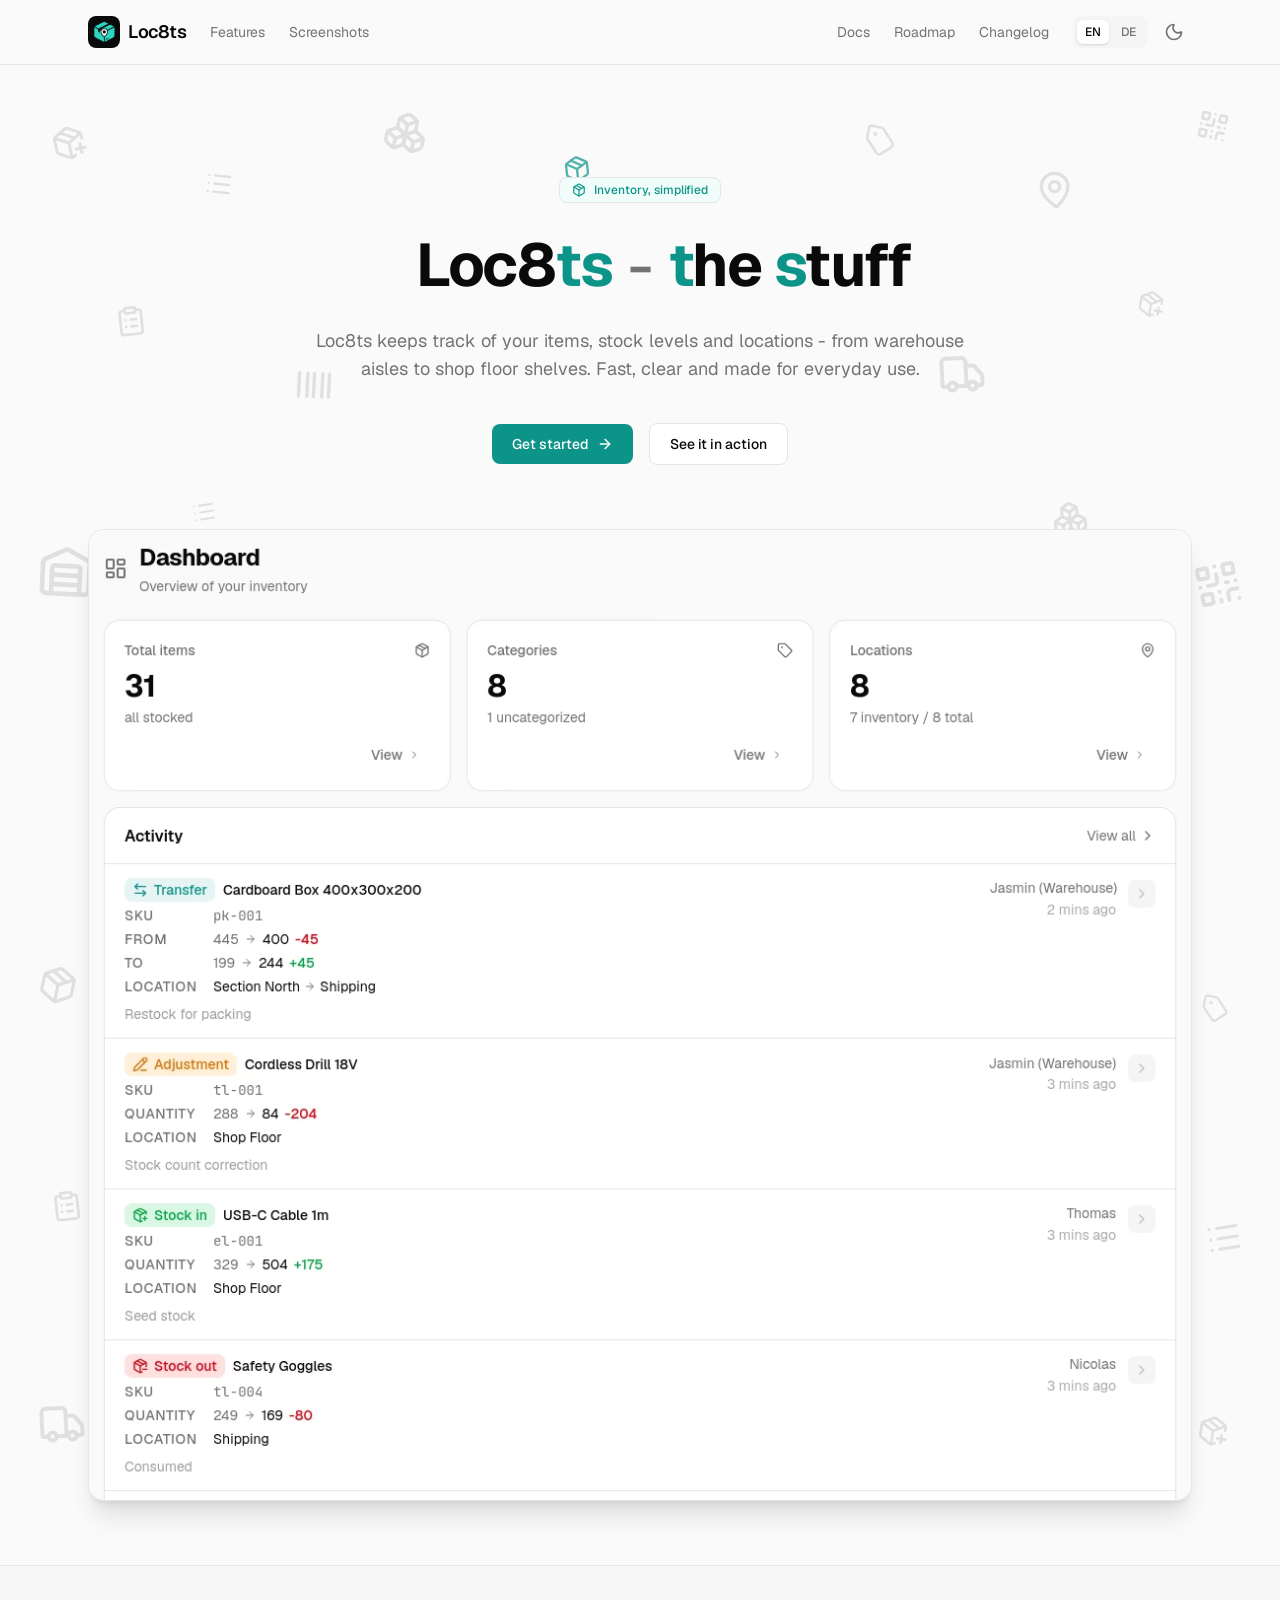
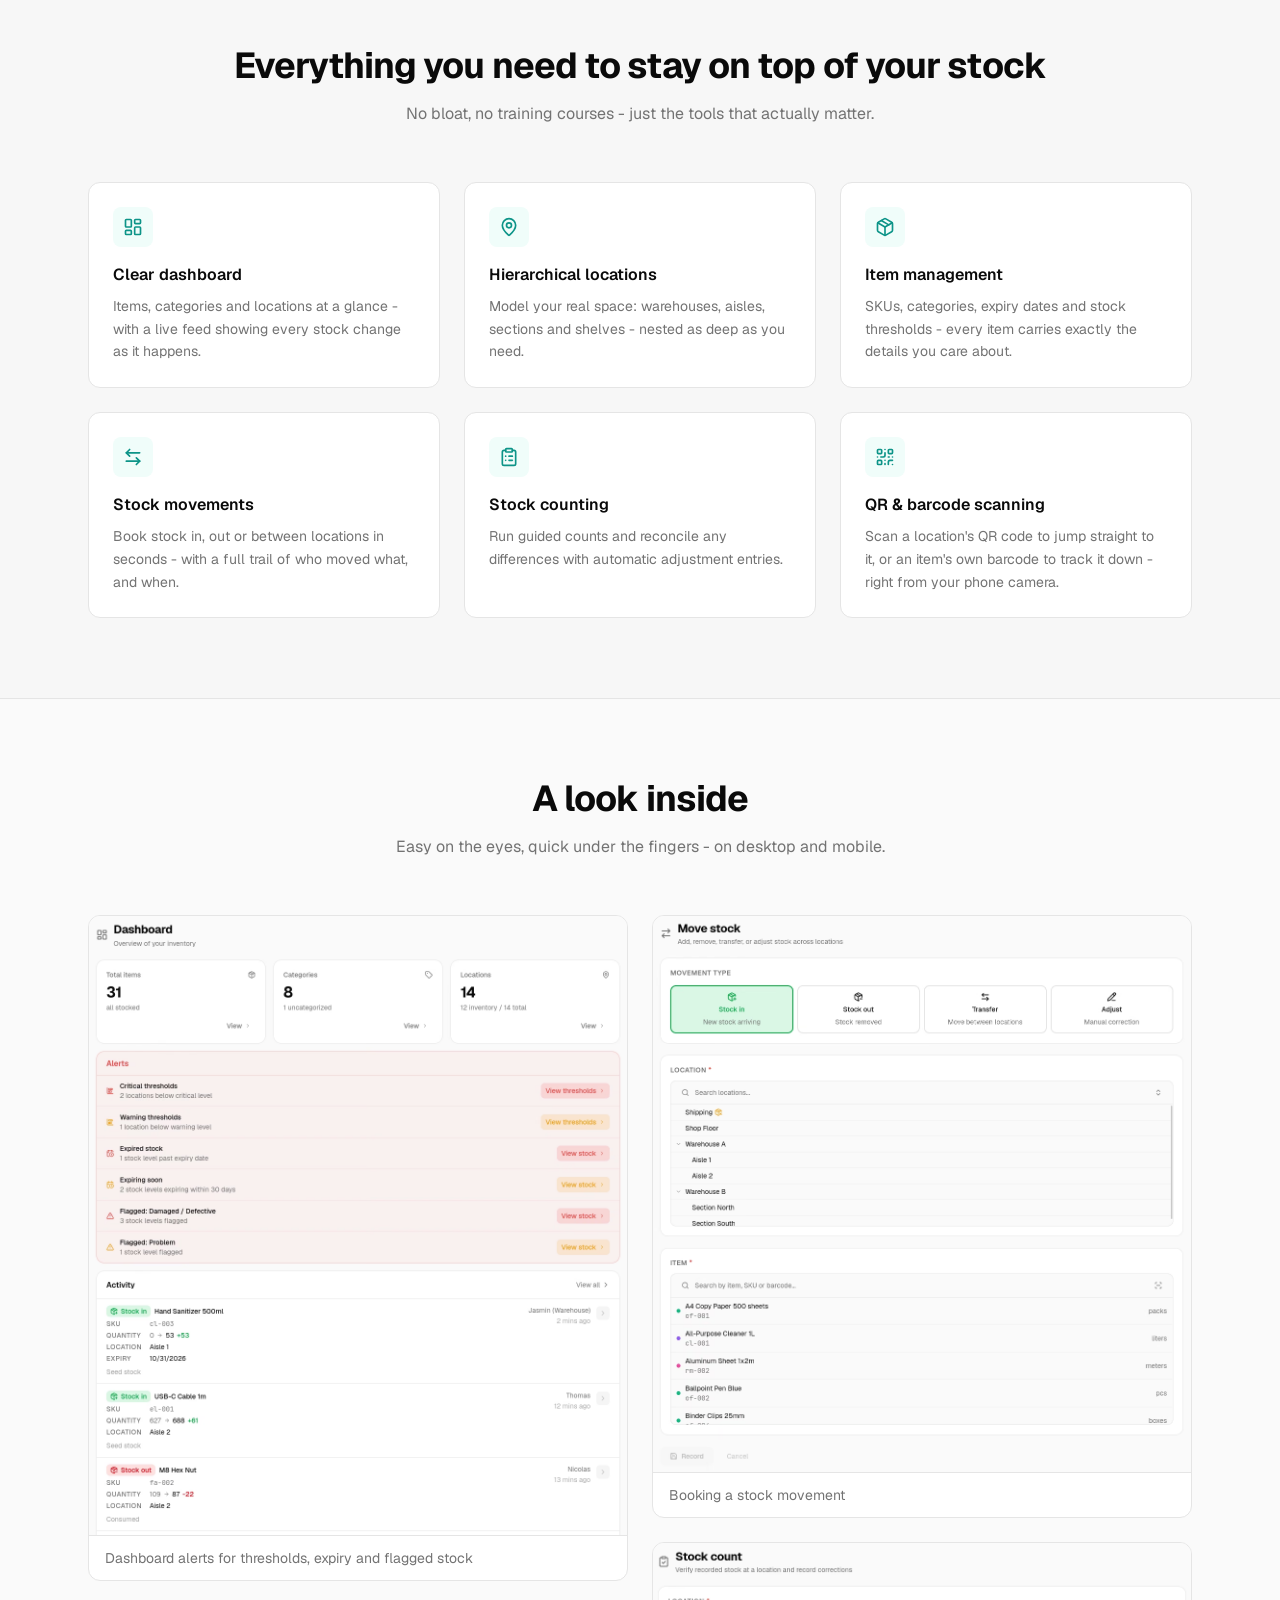
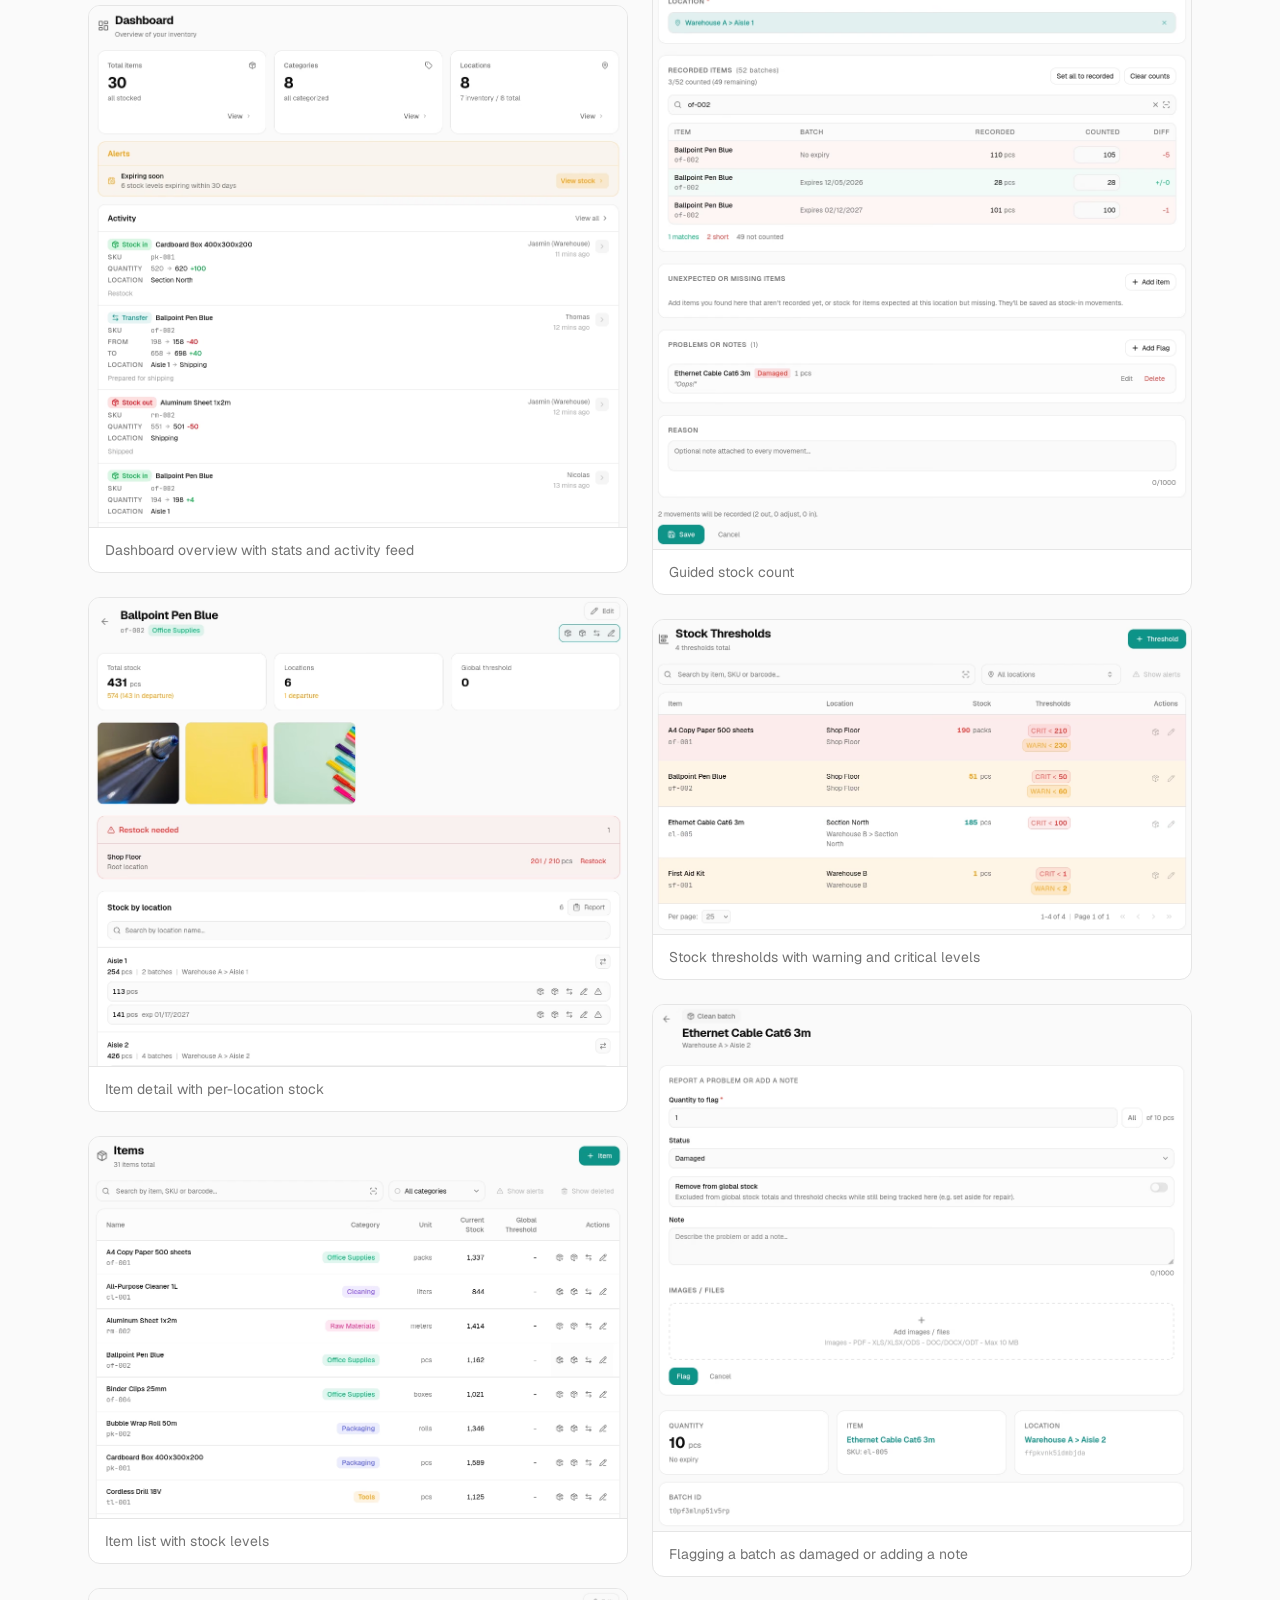
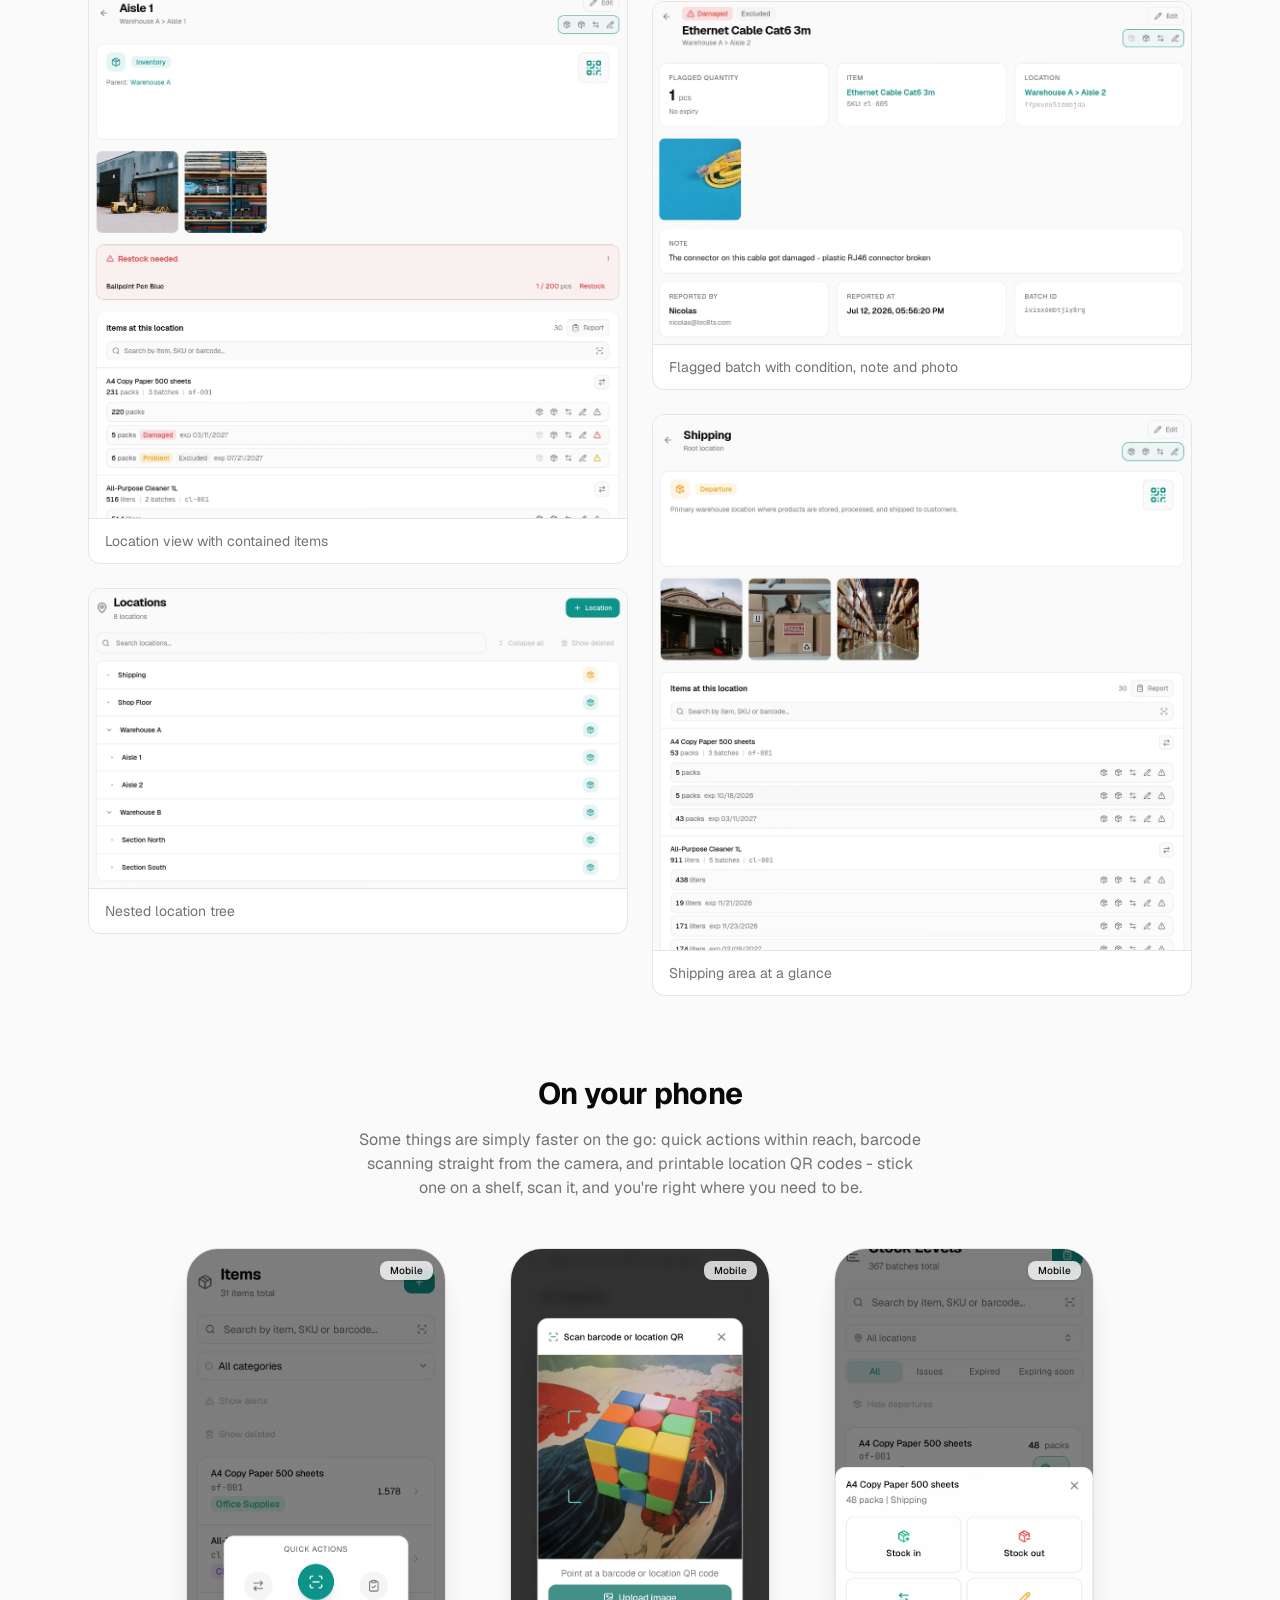
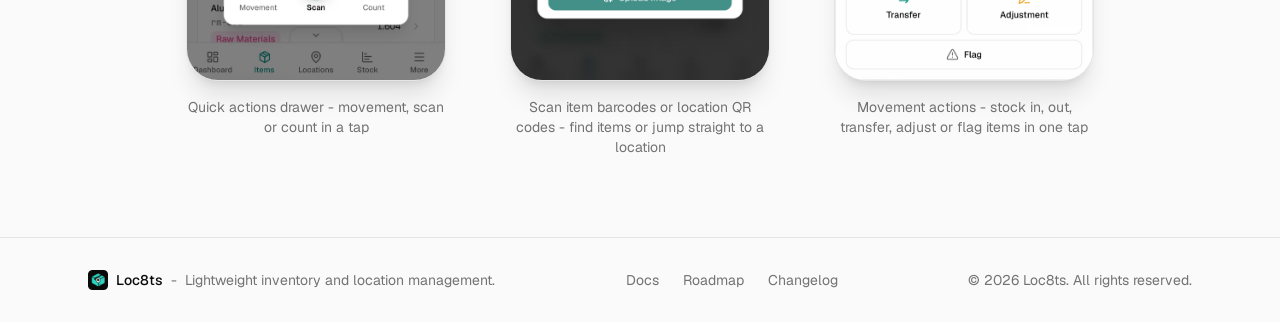
==== commit cc72245a: "Deploy v1.0.12 (9923a2aa)" ====
--- a/index.html
+++ b/index.html
@@ -10,19 +10,19 @@
 		<link rel="manifest" href="/site.webmanifest" />
 		<meta name="theme-color" media="(prefers-color-scheme: light)" content="#fafafa" />
 		<meta name="theme-color" media="(prefers-color-scheme: dark)" content="#0a0a0a" />
-		<link href="/_app/immutable/entry/start.CCfGo8mJ.js" rel="modulepreload">
-		<link href="/_app/immutable/chunks/BEGNU5dc.js" rel="modulepreload">
-		<link href="/_app/immutable/chunks/DF053n-v.js" rel="modulepreload">
-		<link href="/_app/immutable/entry/app.BSutus8_.js" rel="modulepreload">
-		<link href="/_app/immutable/chunks/D_HabvBj.js" rel="modulepreload">
-		<link href="/_app/immutable/nodes/0.BS8Z8rqH.js" rel="modulepreload">
-		<link href="/_app/immutable/chunks/BqY20CtW.js" rel="modulepreload">
-		<link href="/_app/immutable/nodes/2.BgQhxTSC.js" rel="modulepreload">
-		<link href="/_app/immutable/chunks/Cn6K_3Gk.js" rel="modulepreload">
-		<link href="/_app/immutable/chunks/DUdLXI5l.js" rel="modulepreload">
-		<link href="/_app/immutable/chunks/ChqQV2FK.js" rel="modulepreload">
+		<link href="/_app/immutable/entry/start.BjR29kjq.js" rel="modulepreload">
+		<link href="/_app/immutable/chunks/BWlebEHt.js" rel="modulepreload">
+		<link href="/_app/immutable/chunks/tbGhRLxX.js" rel="modulepreload">
+		<link href="/_app/immutable/entry/app.BWDlQnnW.js" rel="modulepreload">
+		<link href="/_app/immutable/chunks/vA84O1w2.js" rel="modulepreload">
+		<link href="/_app/immutable/nodes/0.BvmcUSP7.js" rel="modulepreload">
+		<link href="/_app/immutable/chunks/B4jDzX9i.js" rel="modulepreload">
+		<link href="/_app/immutable/nodes/2.Cc9Petrz.js" rel="modulepreload">
+		<link href="/_app/immutable/chunks/BrYyzPBM.js" rel="modulepreload">
+		<link href="/_app/immutable/chunks/3HmO14rY.js" rel="modulepreload">
+		<link href="/_app/immutable/chunks/McQwbygx.js" rel="modulepreload">
 		<!--1uha8ag--><meta name="description" content="Loc8ts is a lightweight inventory and location management app: keep track of items, stock movements and counts across hierarchical locations."/><!----><title>Loc8ts - Know where everything is</title>
-		<link href="/_app/immutable/assets/0.dRSaY6-6.css" rel="stylesheet">
+		<link href="/_app/immutable/assets/0.Ctub01wo.css" rel="stylesheet">
 		<script>
 			(function () {
 				try {
@@ -40,19 +40,19 @@
 	</head>
 
 	<body data-sveltekit-preload-data="hover">
-		<div style="display: contents"><!--[--><!--[0--><!--[--><!--[--><div class="flex min-h-screen flex-col"><header class="sticky top-0 z-50 border-b border-border bg-background/80 backdrop-blur supports-[backdrop-filter]:bg-background/60"><div class="mx-auto flex h-16 max-w-6xl items-center justify-between px-4 sm:px-6"><div class="flex items-center gap-6"><a href="/" class="flex items-center gap-2 text-lg font-semibold tracking-tight"><img src="/favicon-192x192.png" alt="" class="h-8 w-8 rounded-md"/> Loc8ts</a> <nav class="hidden items-center gap-6 text-sm text-muted-foreground sm:flex"><a href="/#features" class="transition-colors hover:text-foreground">Features</a> <a href="/#screenshots" class="transition-colors hover:text-foreground">Screenshots</a></nav></div> <div class="flex items-center gap-4 sm:gap-6"><nav class="hidden items-center gap-6 text-sm text-muted-foreground sm:flex"><a href="/docs" class="transition-colors hover:text-foreground">Docs</a> <a href="/roadmap" class="transition-colors hover:text-foreground">Roadmap</a> <a href="/changelog" class="transition-colors hover:text-foreground">Changelog</a></nav> <div class="flex items-center gap-2"><nav aria-label="Switch language" class="flex items-center gap-1 rounded-md bg-muted p-1"><!--[--><a href="/" data-sveltekit-reload="" aria-current="page" class="rounded-sm px-2 py-1 text-xs font-medium uppercase transition-colors bg-card text-foreground shadow-sm">en</a><a href="/de" data-sveltekit-reload="" class="rounded-sm px-2 py-1 text-xs font-medium uppercase transition-colors text-muted-foreground hover:text-foreground">de</a><!--]--></nav><!----> <button type="button" aria-label="Toggle dark mode" class="inline-flex h-9 w-9 items-center justify-center rounded-md text-muted-foreground transition-colors hover:bg-muted hover:text-foreground"><!--[-1--><svg xmlns="http://www.w3.org/2000/svg" width="24" height="24" viewBox="0 0 24 24" fill="none" stroke="currentColor" stroke-width="2" stroke-linecap="round" stroke-linejoin="round" aria-hidden="true" class="lucide-icon lucide lucide-moon h-5 w-5"><!--[--><!----><path d="M20.985 12.486a9 9 0 1 1-9.473-9.472c.405-.022.617.46.402.803a6 6 0 0 0 8.268 8.268c.344-.215.825-.004.803.401"><!----></path><!----><!--]--><!----></svg><!--]--></button><!----> <button type="button" aria-label="Open menu" aria-expanded="false" aria-controls="mobile-nav" class="inline-flex h-9 w-9 items-center justify-center rounded-md text-muted-foreground transition-colors hover:bg-muted hover:text-foreground sm:hidden"><!--[-1--><svg xmlns="http://www.w3.org/2000/svg" width="24" height="24" viewBox="0 0 24 24" fill="none" stroke="currentColor" stroke-width="2" stroke-linecap="round" stroke-linejoin="round" aria-hidden="true" class="lucide-icon lucide lucide-menu h-5 w-5"><!--[--><!----><path d="M4 5h16"><!----></path><!----><!----><path d="M4 12h16"><!----></path><!----><!----><path d="M4 19h16"><!----></path><!----><!--]--><!----></svg><!--]--></button></div></div></div> <nav id="mobile-nav" class="border-t border-border bg-background px-4 py-2 text-sm text-muted-foreground sm:hidden hidden"><a href="/#features" class="block rounded-md px-2 py-3 transition-colors hover:bg-muted hover:text-foreground">Features</a> <a href="/#screenshots" class="block rounded-md px-2 py-3 transition-colors hover:bg-muted hover:text-foreground">Screenshots</a> <hr class="my-2 border-border"/> <a href="/docs" class="block rounded-md px-2 py-3 transition-colors hover:bg-muted hover:text-foreground">Docs</a> <a href="/roadmap" class="block rounded-md px-2 py-3 transition-colors hover:bg-muted hover:text-foreground">Roadmap</a> <a href="/changelog" class="block rounded-md px-2 py-3 transition-colors hover:bg-muted hover:text-foreground">Changelog</a></nav></header><!----> <main id="top" class="flex-1"><section class="relative overflow-hidden bg-background"><div aria-hidden="true" class="pointer-events-none absolute inset-0"><!--[--><!--[--><svg xmlns="http://www.w3.org/2000/svg" width="24" height="24" viewBox="0 0 24 24" fill="none" stroke="currentColor" stroke-width="2" stroke-linecap="round" stroke-linejoin="round" aria-hidden="true" class="lucide-icon lucide lucide-package-plus absolute transition-all duration-1000 top-[4%] left-[4%] h-9 w-9 -rotate-12 text-foreground opacity-10"><!--[--><!----><path d="M12 22V12"><!----></path><!----><!----><path d="M16 17h6"><!----></path><!----><!----><path d="M19 14v6"><!----></path><!----><!----><path d="M21 10.535V8a2 2 0 0 0-1-1.73l-7-4a2 2 0 0 0-2 0l-7 4A2 2 0 0 0 3 8v8a2 2 0 0 0 1 1.729l7 4a2 2 0 0 0 2 .001l1.675-.955"><!----></path><!----><!----><path d="M3.29 7 12 12l8.71-5"><!----></path><!----><!----><path d="m7.5 4.27 8.997 5.148"><!----></path><!----><!--]--><!----></svg><!--]--><!--[--><svg xmlns="http://www.w3.org/2000/svg" width="24" height="24" viewBox="0 0 24 24" fill="none" stroke="currentColor" stroke-width="2" stroke-linecap="round" stroke-linejoin="round" aria-hidden="true" class="lucide-icon lucide lucide-list absolute transition-all duration-1000 top-[7%] left-[16%] h-7 w-7 rotate-6 text-foreground opacity-10"><!--[--><!----><path d="M3 5h.01"><!----></path><!----><!----><path d="M3 12h.01"><!----></path><!----><!----><path d="M3 19h.01"><!----></path><!----><!----><path d="M8 5h13"><!----></path><!----><!----><path d="M8 12h13"><!----></path><!----><!----><path d="M8 19h13"><!----></path><!----><!--]--><!----></svg><!--]--><!--[--><svg xmlns="http://www.w3.org/2000/svg" width="24" height="24" viewBox="0 0 24 24" fill="none" stroke="currentColor" stroke-width="2" stroke-linecap="round" stroke-linejoin="round" aria-hidden="true" class="lucide-icon lucide lucide-boxes absolute transition-all duration-1000 top-[3%] left-[30%] h-11 w-11 rotate-12 text-foreground opacity-10"><!--[--><!----><path d="M2.97 12.92A2 2 0 0 0 2 14.63v3.24a2 2 0 0 0 .97 1.71l3 1.8a2 2 0 0 0 2.06 0L12 19v-5.5l-5-3-4.03 2.42Z"><!----></path><!----><!----><path d="m7 16.5-4.74-2.85"><!----></path><!----><!----><path d="m7 16.5 5-3"><!----></path><!----><!----><path d="M7 16.5v5.17"><!----></path><!----><!----><path d="M12 13.5V19l3.97 2.38a2 2 0 0 0 2.06 0l3-1.8a2 2 0 0 0 .97-1.71v-3.24a2 2 0 0 0-.97-1.71L17 10.5l-5 3Z"><!----></path><!----><!----><path d="m17 16.5-5-3"><!----></path><!----><!----><path d="m17 16.5 4.74-2.85"><!----></path><!----><!----><path d="M17 16.5v5.17"><!----></path><!----><!----><path d="M7.97 4.42A2 2 0 0 0 7 6.13v4.37l5 3 5-3V6.13a2 2 0 0 0-.97-1.71l-3-1.8a2 2 0 0 0-2.06 0l-3 1.8Z"><!----></path><!----><!----><path d="M12 8 7.26 5.15"><!----></path><!----><!----><path d="m12 8 4.74-2.85"><!----></path><!----><!----><path d="M12 13.5V8"><!----></path><!----><!--]--><!----></svg><!--]--><!--[--><svg xmlns="http://www.w3.org/2000/svg" width="24" height="24" viewBox="0 0 24 24" fill="none" stroke="currentColor" stroke-width="2" stroke-linecap="round" stroke-linejoin="round" aria-hidden="true" class="lucide-icon lucide lucide-package absolute transition-all duration-1000 top-[6%] left-[44%] h-7 w-7 -rotate-6 text-primary opacity-70"><!--[--><!----><path d="M11 21.73a2 2 0 0 0 2 0l7-4A2 2 0 0 0 21 16V8a2 2 0 0 0-1-1.73l-7-4a2 2 0 0 0-2 0l-7 4A2 2 0 0 0 3 8v8a2 2 0 0 0 1 1.73z"><!----></path><!----><!----><path d="M12 22V12"><!----></path><!----><!----><polyline points="3.29 7 12 12 20.71 7"><!----></polyline><!----><!----><path d="m7.5 4.27 9 5.15"><!----></path><!----><!--]--><!----></svg><!--]--><!--[--><svg xmlns="http://www.w3.org/2000/svg" width="24" height="24" viewBox="0 0 24 24" fill="none" stroke="currentColor" stroke-width="2" stroke-linecap="round" stroke-linejoin="round" aria-hidden="true" class="lucide-icon lucide lucide-tag absolute transition-all duration-1000 top-[4%] right-[30%] h-8 w-8 rotate-12 text-foreground opacity-10"><!--[--><!----><path d="M12.586 2.586A2 2 0 0 0 11.172 2H4a2 2 0 0 0-2 2v7.172a2 2 0 0 0 .586 1.414l8.704 8.704a2.426 2.426 0 0 0 3.42 0l6.58-6.58a2.426 2.426 0 0 0 0-3.42z"><!----></path><!----><!----><circle cx="7.5" cy="7.5" r=".5" fill="currentColor"><!----></circle><!----><!--]--><!----></svg><!--]--><!--[--><svg xmlns="http://www.w3.org/2000/svg" width="24" height="24" viewBox="0 0 24 24" fill="none" stroke="currentColor" stroke-width="2" stroke-linecap="round" stroke-linejoin="round" aria-hidden="true" class="lucide-icon lucide lucide-map-pin absolute transition-all duration-1000 top-[7%] right-[16%] h-10 w-10 -rotate-6 text-foreground opacity-10"><!--[--><!----><path d="M20 10c0 4.993-5.539 10.193-7.399 11.799a1 1 0 0 1-1.202 0C9.539 20.193 4 14.993 4 10a8 8 0 0 1 16 0"><!----></path><!----><!----><circle cx="12" cy="10" r="3"><!----></circle><!----><!--]--><!----></svg><!--]--><!--[--><svg xmlns="http://www.w3.org/2000/svg" width="24" height="24" viewBox="0 0 24 24" fill="none" stroke="currentColor" stroke-width="2" stroke-linecap="round" stroke-linejoin="round" aria-hidden="true" class="lucide-icon lucide lucide-qr-code absolute transition-all duration-1000 top-[3%] right-[4%] h-8 w-8 rotate-12 text-foreground opacity-10"><!--[--><!----><rect width="5" height="5" x="3" y="3" rx="1"><!----></rect><!----><!----><rect width="5" height="5" x="16" y="3" rx="1"><!----></rect><!----><!----><rect width="5" height="5" x="3" y="16" rx="1"><!----></rect><!----><!----><path d="M21 16h-3a2 2 0 0 0-2 2v3"><!----></path><!----><!----><path d="M21 21v.01"><!----></path><!----><!----><path d="M12 7v3a2 2 0 0 1-2 2H7"><!----></path><!----><!----><path d="M3 12h.01"><!----></path><!----><!----><path d="M12 3h.01"><!----></path><!----><!----><path d="M12 16v.01"><!----></path><!----><!----><path d="M16 12h1"><!----></path><!----><!----><path d="M21 12v.01"><!----></path><!----><!----><path d="M12 21v-1"><!----></path><!----><!--]--><!----></svg><!--]--><!--[--><svg xmlns="http://www.w3.org/2000/svg" width="24" height="24" viewBox="0 0 24 24" fill="none" stroke="currentColor" stroke-width="2" stroke-linecap="round" stroke-linejoin="round" aria-hidden="true" class="lucide-icon lucide lucide-clipboard-list absolute transition-all duration-1000 top-[16%] left-[9%] h-8 w-8 -rotate-6 text-foreground opacity-10"><!--[--><!----><rect width="8" height="4" x="8" y="2" rx="1" ry="1"><!----></rect><!----><!----><path d="M16 4h2a2 2 0 0 1 2 2v14a2 2 0 0 1-2 2H6a2 2 0 0 1-2-2V6a2 2 0 0 1 2-2h2"><!----></path><!----><!----><path d="M12 11h4"><!----></path><!----><!----><path d="M12 16h4"><!----></path><!----><!----><path d="M8 11h.01"><!----></path><!----><!----><path d="M8 16h.01"><!----></path><!----><!--]--><!----></svg><!--]--><!--[--><svg xmlns="http://www.w3.org/2000/svg" width="24" height="24" viewBox="0 0 24 24" fill="none" stroke="currentColor" stroke-width="2" stroke-linecap="round" stroke-linejoin="round" aria-hidden="true" class="lucide-icon lucide lucide-barcode absolute transition-all duration-1000 top-[20%] left-[23%] h-10 w-10 rotate-3 text-foreground opacity-10"><!--[--><!----><path d="M3 5v14"><!----></path><!----><!----><path d="M8 5v14"><!----></path><!----><!----><path d="M12 5v14"><!----></path><!----><!----><path d="M17 5v14"><!----></path><!----><!----><path d="M21 5v14"><!----></path><!----><!--]--><!----></svg><!--]--><!--[--><svg xmlns="http://www.w3.org/2000/svg" width="24" height="24" viewBox="0 0 24 24" fill="none" stroke="currentColor" stroke-width="2" stroke-linecap="round" stroke-linejoin="round" aria-hidden="true" class="lucide-icon lucide lucide-truck absolute transition-all duration-1000 top-[19%] right-[23%] h-12 w-12 -rotate-3 text-foreground opacity-10"><!--[--><!----><path d="M14 18V6a2 2 0 0 0-2-2H4a2 2 0 0 0-2 2v11a1 1 0 0 0 1 1h2"><!----></path><!----><!----><path d="M15 18H9"><!----></path><!----><!----><path d="M19 18h2a1 1 0 0 0 1-1v-3.65a1 1 0 0 0-.22-.624l-3.48-4.35A1 1 0 0 0 17.52 8H14"><!----></path><!----><!----><circle cx="17" cy="18" r="2"><!----></circle><!----><!----><circle cx="7" cy="18" r="2"><!----></circle><!----><!--]--><!----></svg><!--]--><!--[--><svg xmlns="http://www.w3.org/2000/svg" width="24" height="24" viewBox="0 0 24 24" fill="none" stroke="currentColor" stroke-width="2" stroke-linecap="round" stroke-linejoin="round" aria-hidden="true" class="lucide-icon lucide lucide-package-plus absolute transition-all duration-1000 top-[15%] right-[9%] h-7 w-7 rotate-9 text-foreground opacity-10"><!--[--><!----><path d="M12 22V12"><!----></path><!----><!----><path d="M16 17h6"><!----></path><!----><!----><path d="M19 14v6"><!----></path><!----><!----><path d="M21 10.535V8a2 2 0 0 0-1-1.73l-7-4a2 2 0 0 0-2 0l-7 4A2 2 0 0 0 3 8v8a2 2 0 0 0 1 1.729l7 4a2 2 0 0 0 2 .001l1.675-.955"><!----></path><!----><!----><path d="M3.29 7 12 12l8.71-5"><!----></path><!----><!----><path d="m7.5 4.27 8.997 5.148"><!----></path><!----><!--]--><!----></svg><!--]--><!--[--><svg xmlns="http://www.w3.org/2000/svg" width="24" height="24" viewBox="0 0 24 24" fill="none" stroke="currentColor" stroke-width="2" stroke-linecap="round" stroke-linejoin="round" aria-hidden="true" class="lucide-icon lucide lucide-warehouse absolute transition-all duration-1000 top-[32%] left-[3%] h-14 w-14 rotate-3 text-foreground opacity-10"><!--[--><!----><path d="M18 21V10a1 1 0 0 0-1-1H7a1 1 0 0 0-1 1v11"><!----></path><!----><!----><path d="M22 19a2 2 0 0 1-2 2H4a2 2 0 0 1-2-2V8a2 2 0 0 1 1.132-1.803l7.95-3.974a2 2 0 0 1 1.837 0l7.948 3.974A2 2 0 0 1 22 8z"><!----></path><!----><!----><path d="M6 13h12"><!----></path><!----><!----><path d="M6 17h12"><!----></path><!----><!--]--><!----></svg><!--]--><!--[--><svg xmlns="http://www.w3.org/2000/svg" width="24" height="24" viewBox="0 0 24 24" fill="none" stroke="currentColor" stroke-width="2" stroke-linecap="round" stroke-linejoin="round" aria-hidden="true" class="lucide-icon lucide lucide-list absolute transition-all duration-1000 top-[29%] left-[15%] h-6 w-6 -rotate-9 text-foreground opacity-10"><!--[--><!----><path d="M3 5h.01"><!----></path><!----><!----><path d="M3 12h.01"><!----></path><!----><!----><path d="M3 19h.01"><!----></path><!----><!----><path d="M8 5h13"><!----></path><!----><!----><path d="M8 12h13"><!----></path><!----><!----><path d="M8 19h13"><!----></path><!----><!--]--><!----></svg><!--]--><!--[--><svg xmlns="http://www.w3.org/2000/svg" width="24" height="24" viewBox="0 0 24 24" fill="none" stroke="currentColor" stroke-width="2" stroke-linecap="round" stroke-linejoin="round" aria-hidden="true" class="lucide-icon lucide lucide-package absolute transition-all duration-1000 top-[35%] left-[27%] h-9 w-9 rotate-12 text-foreground opacity-10"><!--[--><!----><path d="M11 21.73a2 2 0 0 0 2 0l7-4A2 2 0 0 0 21 16V8a2 2 0 0 0-1-1.73l-7-4a2 2 0 0 0-2 0l-7 4A2 2 0 0 0 3 8v8a2 2 0 0 0 1 1.73z"><!----></path><!----><!----><path d="M12 22V12"><!----></path><!----><!----><polyline points="3.29 7 12 12 20.71 7"><!----></polyline><!----><!----><path d="m7.5 4.27 9 5.15"><!----></path><!----><!--]--><!----></svg><!--]--><!--[--><svg xmlns="http://www.w3.org/2000/svg" width="24" height="24" viewBox="0 0 24 24" fill="none" stroke="currentColor" stroke-width="2" stroke-linecap="round" stroke-linejoin="round" aria-hidden="true" class="lucide-icon lucide lucide-arrow-left-right absolute transition-all duration-1000 top-[34%] right-[27%] h-8 w-8 rotate-3 text-foreground opacity-10"><!--[--><!----><path d="M8 3 4 7l4 4"><!----></path><!----><!----><path d="M4 7h16"><!----></path><!----><!----><path d="m16 21 4-4-4-4"><!----></path><!----><!----><path d="M20 17H4"><!----></path><!----><!--]--><!----></svg><!--]--><!--[--><svg xmlns="http://www.w3.org/2000/svg" width="24" height="24" viewBox="0 0 24 24" fill="none" stroke="currentColor" stroke-width="2" stroke-linecap="round" stroke-linejoin="round" aria-hidden="true" class="lucide-icon lucide lucide-boxes absolute transition-all duration-1000 top-[29%] right-[15%] h-9 w-9 -rotate-6 text-foreground opacity-10"><!--[--><!----><path d="M2.97 12.92A2 2 0 0 0 2 14.63v3.24a2 2 0 0 0 .97 1.71l3 1.8a2 2 0 0 0 2.06 0L12 19v-5.5l-5-3-4.03 2.42Z"><!----></path><!----><!----><path d="m7 16.5-4.74-2.85"><!----></path><!----><!----><path d="m7 16.5 5-3"><!----></path><!----><!----><path d="M7 16.5v5.17"><!----></path><!----><!----><path d="M12 13.5V19l3.97 2.38a2 2 0 0 0 2.06 0l3-1.8a2 2 0 0 0 .97-1.71v-3.24a2 2 0 0 0-.97-1.71L17 10.5l-5 3Z"><!----></path><!----><!----><path d="m17 16.5-5-3"><!----></path><!----><!----><path d="m17 16.5 4.74-2.85"><!----></path><!----><!----><path d="M17 16.5v5.17"><!----></path><!----><!----><path d="M7.97 4.42A2 2 0 0 0 7 6.13v4.37l5 3 5-3V6.13a2 2 0 0 0-.97-1.71l-3-1.8a2 2 0 0 0-2.06 0l-3 1.8Z"><!----></path><!----><!----><path d="M12 8 7.26 5.15"><!----></path><!----><!----><path d="m12 8 4.74-2.85"><!----></path><!----><!----><path d="M12 13.5V8"><!----></path><!----><!--]--><!----></svg><!--]--><!--[--><svg xmlns="http://www.w3.org/2000/svg" width="24" height="24" viewBox="0 0 24 24" fill="none" stroke="currentColor" stroke-width="2" stroke-linecap="round" stroke-linejoin="round" aria-hidden="true" class="lucide-icon lucide lucide-qr-code absolute transition-all duration-1000 top-[33%] right-[3%] h-12 w-12 -rotate-12 text-foreground opacity-10"><!--[--><!----><rect width="5" height="5" x="3" y="3" rx="1"><!----></rect><!----><!----><rect width="5" height="5" x="16" y="3" rx="1"><!----></rect><!----><!----><rect width="5" height="5" x="3" y="16" rx="1"><!----></rect><!----><!----><path d="M21 16h-3a2 2 0 0 0-2 2v3"><!----></path><!----><!----><path d="M21 21v.01"><!----></path><!----><!----><path d="M12 7v3a2 2 0 0 1-2 2H7"><!----></path><!----><!----><path d="M3 12h.01"><!----></path><!----><!----><path d="M12 3h.01"><!----></path><!----><!----><path d="M12 16v.01"><!----></path><!----><!----><path d="M16 12h1"><!----></path><!----><!----><path d="M21 12v.01"><!----></path><!----><!----><path d="M12 21v-1"><!----></path><!----><!--]--><!----></svg><!--]--><!--[--><svg xmlns="http://www.w3.org/2000/svg" width="24" height="24" viewBox="0 0 24 24" fill="none" stroke="currentColor" stroke-width="2" stroke-linecap="round" stroke-linejoin="round" aria-hidden="true" class="lucide-icon lucide lucide-list absolute transition-all duration-1000 top-[47%] left-[8%] h-8 w-8 rotate-6 text-foreground opacity-10"><!--[--><!----><path d="M3 5h.01"><!----></path><!----><!----><path d="M3 12h.01"><!----></path><!----><!----><path d="M3 19h.01"><!----></path><!----><!----><path d="M8 5h13"><!----></path><!----><!----><path d="M8 12h13"><!----></path><!----><!----><path d="M8 19h13"><!----></path><!----><!--]--><!----></svg><!--]--><!--[--><svg xmlns="http://www.w3.org/2000/svg" width="24" height="24" viewBox="0 0 24 24" fill="none" stroke="currentColor" stroke-width="2" stroke-linecap="round" stroke-linejoin="round" aria-hidden="true" class="lucide-icon lucide lucide-map-pin absolute transition-all duration-1000 top-[51%] left-[20%] h-7 w-7 rotate-6 text-foreground opacity-10"><!--[--><!----><path d="M20 10c0 4.993-5.539 10.193-7.399 11.799a1 1 0 0 1-1.202 0C9.539 20.193 4 14.993 4 10a8 8 0 0 1 16 0"><!----></path><!----><!----><circle cx="12" cy="10" r="3"><!----></circle><!----><!--]--><!----></svg><!--]--><!--[--><svg xmlns="http://www.w3.org/2000/svg" width="24" height="24" viewBox="0 0 24 24" fill="none" stroke="currentColor" stroke-width="2" stroke-linecap="round" stroke-linejoin="round" aria-hidden="true" class="lucide-icon lucide lucide-barcode absolute transition-all duration-1000 top-[50%] right-[20%] h-8 w-8 rotate-6 text-foreground opacity-10"><!--[--><!----><path d="M3 5v14"><!----></path><!----><!----><path d="M8 5v14"><!----></path><!----><!----><path d="M12 5v14"><!----></path><!----><!----><path d="M17 5v14"><!----></path><!----><!----><path d="M21 5v14"><!----></path><!----><!--]--><!----></svg><!--]--><!--[--><svg xmlns="http://www.w3.org/2000/svg" width="24" height="24" viewBox="0 0 24 24" fill="none" stroke="currentColor" stroke-width="2" stroke-linecap="round" stroke-linejoin="round" aria-hidden="true" class="lucide-icon lucide lucide-package-plus absolute transition-all duration-1000 top-[45%] right-[8%] h-11 w-11 -rotate-9 text-foreground opacity-10"><!--[--><!----><path d="M12 22V12"><!----></path><!----><!----><path d="M16 17h6"><!----></path><!----><!----><path d="M19 14v6"><!----></path><!----><!----><path d="M21 10.535V8a2 2 0 0 0-1-1.73l-7-4a2 2 0 0 0-2 0l-7 4A2 2 0 0 0 3 8v8a2 2 0 0 0 1 1.729l7 4a2 2 0 0 0 2 .001l1.675-.955"><!----></path><!----><!----><path d="M3.29 7 12 12l8.71-5"><!----></path><!----><!----><path d="m7.5 4.27 8.997 5.148"><!----></path><!----><!--]--><!----></svg><!--]--><!--[--><svg xmlns="http://www.w3.org/2000/svg" width="24" height="24" viewBox="0 0 24 24" fill="none" stroke="currentColor" stroke-width="2" stroke-linecap="round" stroke-linejoin="round" aria-hidden="true" class="lucide-icon lucide lucide-package absolute transition-all duration-1000 top-[60%] left-[3%] h-10 w-10 rotate-12 text-foreground opacity-10"><!--[--><!----><path d="M11 21.73a2 2 0 0 0 2 0l7-4A2 2 0 0 0 21 16V8a2 2 0 0 0-1-1.73l-7-4a2 2 0 0 0-2 0l-7 4A2 2 0 0 0 3 8v8a2 2 0 0 0 1 1.73z"><!----></path><!----><!----><path d="M12 22V12"><!----></path><!----><!----><polyline points="3.29 7 12 12 20.71 7"><!----></polyline><!----><!----><path d="m7.5 4.27 9 5.15"><!----></path><!----><!--]--><!----></svg><!--]--><!--[--><svg xmlns="http://www.w3.org/2000/svg" width="24" height="24" viewBox="0 0 24 24" fill="none" stroke="currentColor" stroke-width="2" stroke-linecap="round" stroke-linejoin="round" aria-hidden="true" class="lucide-icon lucide lucide-clipboard-list absolute transition-all duration-1000 top-[75%] left-[4%] h-8 w-8 -rotate-6 text-foreground opacity-10"><!--[--><!----><rect width="8" height="4" x="8" y="2" rx="1" ry="1"><!----></rect><!----><!----><path d="M16 4h2a2 2 0 0 1 2 2v14a2 2 0 0 1-2 2H6a2 2 0 0 1-2-2V6a2 2 0 0 1 2-2h2"><!----></path><!----><!----><path d="M12 11h4"><!----></path><!----><!----><path d="M12 16h4"><!----></path><!----><!----><path d="M8 11h.01"><!----></path><!----><!----><path d="M8 16h.01"><!----></path><!----><!--]--><!----></svg><!--]--><!--[--><svg xmlns="http://www.w3.org/2000/svg" width="24" height="24" viewBox="0 0 24 24" fill="none" stroke="currentColor" stroke-width="2" stroke-linecap="round" stroke-linejoin="round" aria-hidden="true" class="lucide-icon lucide lucide-truck absolute transition-all duration-1000 top-[89%] left-[3%] h-12 w-12 -rotate-3 text-foreground opacity-10"><!--[--><!----><path d="M14 18V6a2 2 0 0 0-2-2H4a2 2 0 0 0-2 2v11a1 1 0 0 0 1 1h2"><!----></path><!----><!----><path d="M15 18H9"><!----></path><!----><!----><path d="M19 18h2a1 1 0 0 0 1-1v-3.65a1 1 0 0 0-.22-.624l-3.48-4.35A1 1 0 0 0 17.52 8H14"><!----></path><!----><!----><circle cx="17" cy="18" r="2"><!----></circle><!----><!----><circle cx="7" cy="18" r="2"><!----></circle><!----><!--]--><!----></svg><!--]--><!--[--><svg xmlns="http://www.w3.org/2000/svg" width="24" height="24" viewBox="0 0 24 24" fill="none" stroke="currentColor" stroke-width="2" stroke-linecap="round" stroke-linejoin="round" aria-hidden="true" class="lucide-icon lucide lucide-tag absolute transition-all duration-1000 top-[62%] right-[4%] h-7 w-7 rotate-12 text-foreground opacity-10"><!--[--><!----><path d="M12.586 2.586A2 2 0 0 0 11.172 2H4a2 2 0 0 0-2 2v7.172a2 2 0 0 0 .586 1.414l8.704 8.704a2.426 2.426 0 0 0 3.42 0l6.58-6.58a2.426 2.426 0 0 0 0-3.42z"><!----></path><!----><!----><circle cx="7.5" cy="7.5" r=".5" fill="currentColor"><!----></circle><!----><!--]--><!----></svg><!--]--><!--[--><svg xmlns="http://www.w3.org/2000/svg" width="24" height="24" viewBox="0 0 24 24" fill="none" stroke="currentColor" stroke-width="2" stroke-linecap="round" stroke-linejoin="round" aria-hidden="true" class="lucide-icon lucide lucide-list absolute transition-all duration-1000 top-[77%] right-[3%] h-9 w-9 -rotate-9 text-foreground opacity-10"><!--[--><!----><path d="M3 5h.01"><!----></path><!----><!----><path d="M3 12h.01"><!----></path><!----><!----><path d="M3 19h.01"><!----></path><!----><!----><path d="M8 5h13"><!----></path><!----><!----><path d="M8 12h13"><!----></path><!----><!----><path d="M8 19h13"><!----></path><!----><!--]--><!----></svg><!--]--><!--[--><svg xmlns="http://www.w3.org/2000/svg" width="24" height="24" viewBox="0 0 24 24" fill="none" stroke="currentColor" stroke-width="2" stroke-linecap="round" stroke-linejoin="round" aria-hidden="true" class="lucide-icon lucide lucide-package-plus absolute transition-all duration-1000 top-[90%] right-[4%] h-8 w-8 rotate-9 text-foreground opacity-10"><!--[--><!----><path d="M12 22V12"><!----></path><!----><!----><path d="M16 17h6"><!----></path><!----><!----><path d="M19 14v6"><!----></path><!----><!----><path d="M21 10.535V8a2 2 0 0 0-1-1.73l-7-4a2 2 0 0 0-2 0l-7 4A2 2 0 0 0 3 8v8a2 2 0 0 0 1 1.729l7 4a2 2 0 0 0 2 .001l1.675-.955"><!----></path><!----><!----><path d="M3.29 7 12 12l8.71-5"><!----></path><!----><!----><path d="m7.5 4.27 8.997 5.148"><!----></path><!----><!--]--><!----></svg><!--]--><!--]--></div> <div class="relative mx-auto max-w-6xl px-4 pt-20 pb-16 text-center sm:px-6 sm:pt-28"><span class="inline-flex items-center gap-2 rounded-md border border-border bg-accent px-3 py-1 text-xs font-medium text-accent-foreground"><svg xmlns="http://www.w3.org/2000/svg" width="24" height="24" viewBox="0 0 24 24" fill="none" stroke="currentColor" stroke-width="2" stroke-linecap="round" stroke-linejoin="round" aria-hidden="true" class="lucide-icon lucide lucide-package h-3.5 w-3.5"><!--[--><!----><path d="M11 21.73a2 2 0 0 0 2 0l7-4A2 2 0 0 0 21 16V8a2 2 0 0 0-1-1.73l-7-4a2 2 0 0 0-2 0l-7 4A2 2 0 0 0 3 8v8a2 2 0 0 0 1 1.73z"><!----></path><!----><!----><path d="M12 22V12"><!----></path><!----><!----><polyline points="3.29 7 12 12 20.71 7"><!----></polyline><!----><!----><path d="m7.5 4.27 9 5.15"><!----></path><!----><!--]--><!----></svg><!----> Inventory, simplified</span> <h1 class="relative mx-auto mt-6 flex flex-col items-center text-4xl font-bold tracking-tight sm:grid sm:grid-cols-[1fr_auto_1fr] sm:items-center sm:text-6xl"><span aria-hidden="true" class="invisible absolute whitespace-nowrap"><span class="inline-block">Loc8ts</span> <span class="inline-block">loc·/eight/·ts</span></span> <span aria-hidden="true" class="invisible absolute whitespace-nowrap"><!--[--><span class="inline-block">the stuff</span><span class="inline-block">the stock</span><span class="inline-block">the storage</span><span class="inline-block">the supplies</span><span class="inline-block">the shelves</span><span class="inline-block">the sections</span><span class="inline-block">the spares</span><span class="inline-block">the samples</span><span class="inline-block">the surplus</span><span class="inline-block">the shipments</span><span class="inline-block">the stash</span><span class="inline-block">the sortiment</span><span class="inline-block">the stores</span><span class="inline-block">the skids</span><!--]--></span> <span class="inline-grid h-[1.25em] grid-cols-[100%] justify-items-end overflow-hidden transition-[width] duration-700 ease-in-out sm:justify-self-end" style="width: auto;"><span class="col-start-1 row-start-1 leading-[1.25em] whitespace-nowrap transition-opacity duration-700 opacity-100">Loc8<span class="text-primary">ts</span></span> <span class="col-start-1 row-start-1 leading-[1.25em] whitespace-nowrap transition-opacity duration-700 opacity-0">loc·/eight/·<span class="text-primary">ts</span></span></span> <span class="hidden px-4 font-medium text-muted-foreground sm:inline">-</span> <span class="inline-flex h-[1.25em] overflow-hidden text-primary transition-[width] duration-700 ease-in-out sm:justify-self-start" style="width: auto;"><span class="flex flex-col items-start transition-transform duration-700 ease-in-out" style="transform: translateY(-0em)"><!--[--><span class="h-[1.25em] leading-[1.25em] whitespace-nowrap"><!--[--><!--[-1--><!--]--><span class="text-primary">t</span><span class="text-foreground">he</span><!--[0--> <!--]--><span class="text-primary">s</span><span class="text-foreground">tuff</span><!--]--></span><span class="h-[1.25em] leading-[1.25em] whitespace-nowrap"><!--[--><!--[-1--><!--]--><span class="text-primary">t</span><span class="text-foreground">he</span><!--[0--> <!--]--><span class="text-primary">s</span><span class="text-foreground">tock</span><!--]--></span><span class="h-[1.25em] leading-[1.25em] whitespace-nowrap"><!--[--><!--[-1--><!--]--><span class="text-primary">t</span><span class="text-foreground">he</span><!--[0--> <!--]--><span class="text-primary">s</span><span class="text-foreground">torage</span><!--]--></span><span class="h-[1.25em] leading-[1.25em] whitespace-nowrap"><!--[--><!--[-1--><!--]--><span class="text-primary">t</span><span class="text-foreground">he</span><!--[0--> <!--]--><span class="text-primary">s</span><span class="text-foreground">upplies</span><!--]--></span><span class="h-[1.25em] leading-[1.25em] whitespace-nowrap"><!--[--><!--[-1--><!--]--><span class="text-primary">t</span><span class="text-foreground">he</span><!--[0--> <!--]--><span class="text-primary">s</span><span class="text-foreground">helves</span><!--]--></span><span class="h-[1.25em] leading-[1.25em] whitespace-nowrap"><!--[--><!--[-1--><!--]--><span class="text-primary">t</span><span class="text-foreground">he</span><!--[0--> <!--]--><span class="text-primary">s</span><span class="text-foreground">ections</span><!--]--></span><span class="h-[1.25em] leading-[1.25em] whitespace-nowrap"><!--[--><!--[-1--><!--]--><span class="text-primary">t</span><span class="text-foreground">he</span><!--[0--> <!--]--><span class="text-primary">s</span><span class="text-foreground">pares</span><!--]--></span><span class="h-[1.25em] leading-[1.25em] whitespace-nowrap"><!--[--><!--[-1--><!--]--><span class="text-primary">t</span><span class="text-foreground">he</span><!--[0--> <!--]--><span class="text-primary">s</span><span class="text-foreground">amples</span><!--]--></span><span class="h-[1.25em] leading-[1.25em] whitespace-nowrap"><!--[--><!--[-1--><!--]--><span class="text-primary">t</span><span class="text-foreground">he</span><!--[0--> <!--]--><span class="text-primary">s</span><span class="text-foreground">urplus</span><!--]--></span><span class="h-[1.25em] leading-[1.25em] whitespace-nowrap"><!--[--><!--[-1--><!--]--><span class="text-primary">t</span><span class="text-foreground">he</span><!--[0--> <!--]--><span class="text-primary">s</span><span class="text-foreground">hipments</span><!--]--></span><span class="h-[1.25em] leading-[1.25em] whitespace-nowrap"><!--[--><!--[-1--><!--]--><span class="text-primary">t</span><span class="text-foreground">he</span><!--[0--> <!--]--><span class="text-primary">s</span><span class="text-foreground">tash</span><!--]--></span><span class="h-[1.25em] leading-[1.25em] whitespace-nowrap"><!--[--><!--[-1--><!--]--><span class="text-primary">t</span><span class="text-foreground">he</span><!--[0--> <!--]--><span class="text-primary">s</span><span class="text-foreground">ortiment</span><!--]--></span><span class="h-[1.25em] leading-[1.25em] whitespace-nowrap"><!--[--><!--[-1--><!--]--><span class="text-primary">t</span><span class="text-foreground">he</span><!--[0--> <!--]--><span class="text-primary">s</span><span class="text-foreground">tores</span><!--]--></span><span class="h-[1.25em] leading-[1.25em] whitespace-nowrap"><!--[--><!--[-1--><!--]--><span class="text-primary">t</span><span class="text-foreground">he</span><!--[0--> <!--]--><span class="text-primary">s</span><span class="text-foreground">kids</span><!--]--></span><!--]--></span></span></h1> <p class="mx-auto mt-6 max-w-2xl text-lg text-muted-foreground">Loc8ts keeps track of your items, stock levels and locations - from warehouse aisles to shop floor shelves. Fast, clear and made for everyday use.</p> <div class="mt-10 flex flex-wrap items-center justify-center gap-4"><a href="/docs" class="inline-flex items-center gap-2 rounded-md bg-primary px-5 py-2.5 text-sm font-medium text-primary-foreground transition-opacity hover:opacity-90">Get started <svg xmlns="http://www.w3.org/2000/svg" width="24" height="24" viewBox="0 0 24 24" fill="none" stroke="currentColor" stroke-width="2" stroke-linecap="round" stroke-linejoin="round" aria-hidden="true" class="lucide-icon lucide lucide-arrow-right h-4 w-4"><!--[--><!----><path d="M5 12h14"><!----></path><!----><!----><path d="m12 5 7 7-7 7"><!----></path><!----><!--]--><!----></svg><!----></a> <a href="#screenshots" class="inline-flex items-center gap-2 rounded-md border border-border bg-card px-5 py-2.5 text-sm font-medium transition-colors hover:bg-muted">See it in action</a></div> <button type="button" aria-label="View full size: Dashboard with live activity feed" class="mt-16 block w-full cursor-pointer overflow-hidden rounded-xl border border-border bg-card shadow-xl transition-opacity hover:opacity-75"><img src="/_app/immutable/assets/main_dashboard.8J5LNim4.avif" alt="Dashboard with live activity feed" class="block w-full dark:hidden" loading="eager"/> <img src="/_app/immutable/assets/main_dashboard.DKFQSR2l.avif" alt="Dashboard with live activity feed" class="hidden w-full dark:block" loading="eager"/><!----></button></div></section> <section id="features" class="border-t border-border bg-muted/50 scroll-mt-16"><div class="mx-auto max-w-6xl px-4 py-20 sm:px-6"><h2 class="text-center text-3xl font-bold tracking-tight sm:text-4xl">Everything you need to stay on top of your stock</h2> <p class="mx-auto mt-4 max-w-xl text-center text-muted-foreground">No bloat, no training courses - just the tools that actually matter.</p> <div class="mt-14 grid gap-6 sm:grid-cols-2 lg:grid-cols-3"><!--[--><article class="rounded-lg border border-border bg-card p-6"><span class="inline-flex h-10 w-10 items-center justify-center rounded-md bg-accent text-accent-foreground"><!--[--><svg xmlns="http://www.w3.org/2000/svg" width="24" height="24" viewBox="0 0 24 24" fill="none" stroke="currentColor" stroke-width="2" stroke-linecap="round" stroke-linejoin="round" aria-hidden="true" class="lucide-icon lucide lucide-layout-dashboard h-5 w-5"><!--[--><!----><rect width="7" height="9" x="3" y="3" rx="1"><!----></rect><!----><!----><rect width="7" height="5" x="14" y="3" rx="1"><!----></rect><!----><!----><rect width="7" height="9" x="14" y="12" rx="1"><!----></rect><!----><!----><rect width="7" height="5" x="3" y="16" rx="1"><!----></rect><!----><!--]--><!----></svg><!--]--></span> <h3 class="mt-4 font-semibold">Clear dashboard</h3> <p class="mt-2 text-sm leading-relaxed text-muted-foreground">Items, categories and locations at a glance - with a live feed showing every stock change as it happens.</p></article><article class="rounded-lg border border-border bg-card p-6"><span class="inline-flex h-10 w-10 items-center justify-center rounded-md bg-accent text-accent-foreground"><!--[--><svg xmlns="http://www.w3.org/2000/svg" width="24" height="24" viewBox="0 0 24 24" fill="none" stroke="currentColor" stroke-width="2" stroke-linecap="round" stroke-linejoin="round" aria-hidden="true" class="lucide-icon lucide lucide-map-pin h-5 w-5"><!--[--><!----><path d="M20 10c0 4.993-5.539 10.193-7.399 11.799a1 1 0 0 1-1.202 0C9.539 20.193 4 14.993 4 10a8 8 0 0 1 16 0"><!----></path><!----><!----><circle cx="12" cy="10" r="3"><!----></circle><!----><!--]--><!----></svg><!--]--></span> <h3 class="mt-4 font-semibold">Hierarchical locations</h3> <p class="mt-2 text-sm leading-relaxed text-muted-foreground">Model your real space: warehouses, aisles, sections and shelves - nested as deep as you need.</p></article><article class="rounded-lg border border-border bg-card p-6"><span class="inline-flex h-10 w-10 items-center justify-center rounded-md bg-accent text-accent-foreground"><!--[--><svg xmlns="http://www.w3.org/2000/svg" width="24" height="24" viewBox="0 0 24 24" fill="none" stroke="currentColor" stroke-width="2" stroke-linecap="round" stroke-linejoin="round" aria-hidden="true" class="lucide-icon lucide lucide-package h-5 w-5"><!--[--><!----><path d="M11 21.73a2 2 0 0 0 2 0l7-4A2 2 0 0 0 21 16V8a2 2 0 0 0-1-1.73l-7-4a2 2 0 0 0-2 0l-7 4A2 2 0 0 0 3 8v8a2 2 0 0 0 1 1.73z"><!----></path><!----><!----><path d="M12 22V12"><!----></path><!----><!----><polyline points="3.29 7 12 12 20.71 7"><!----></polyline><!----><!----><path d="m7.5 4.27 9 5.15"><!----></path><!----><!--]--><!----></svg><!--]--></span> <h3 class="mt-4 font-semibold">Item management</h3> <p class="mt-2 text-sm leading-relaxed text-muted-foreground">SKUs, categories, expiry dates and stock thresholds - every item carries exactly the details you care about.</p></article><article class="rounded-lg border border-border bg-card p-6"><span class="inline-flex h-10 w-10 items-center justify-center rounded-md bg-accent text-accent-foreground"><!--[--><svg xmlns="http://www.w3.org/2000/svg" width="24" height="24" viewBox="0 0 24 24" fill="none" stroke="currentColor" stroke-width="2" stroke-linecap="round" stroke-linejoin="round" aria-hidden="true" class="lucide-icon lucide lucide-arrow-left-right h-5 w-5"><!--[--><!----><path d="M8 3 4 7l4 4"><!----></path><!----><!----><path d="M4 7h16"><!----></path><!----><!----><path d="m16 21 4-4-4-4"><!----></path><!----><!----><path d="M20 17H4"><!----></path><!----><!--]--><!----></svg><!--]--></span> <h3 class="mt-4 font-semibold">Stock movements</h3> <p class="mt-2 text-sm leading-relaxed text-muted-foreground">Book stock in, out or between locations in seconds - with a full trail of who moved what, and when.</p></article><article class="rounded-lg border border-border bg-card p-6"><span class="inline-flex h-10 w-10 items-center justify-center rounded-md bg-accent text-accent-foreground"><!--[--><svg xmlns="http://www.w3.org/2000/svg" width="24" height="24" viewBox="0 0 24 24" fill="none" stroke="currentColor" stroke-width="2" stroke-linecap="round" stroke-linejoin="round" aria-hidden="true" class="lucide-icon lucide lucide-clipboard-list h-5 w-5"><!--[--><!----><rect width="8" height="4" x="8" y="2" rx="1" ry="1"><!----></rect><!----><!----><path d="M16 4h2a2 2 0 0 1 2 2v14a2 2 0 0 1-2 2H6a2 2 0 0 1-2-2V6a2 2 0 0 1 2-2h2"><!----></path><!----><!----><path d="M12 11h4"><!----></path><!----><!----><path d="M12 16h4"><!----></path><!----><!----><path d="M8 11h.01"><!----></path><!----><!----><path d="M8 16h.01"><!----></path><!----><!--]--><!----></svg><!--]--></span> <h3 class="mt-4 font-semibold">Stock counting</h3> <p class="mt-2 text-sm leading-relaxed text-muted-foreground">Run guided counts and reconcile any differences with automatic adjustment entries.</p></article><article class="rounded-lg border border-border bg-card p-6"><span class="inline-flex h-10 w-10 items-center justify-center rounded-md bg-accent text-accent-foreground"><!--[--><svg xmlns="http://www.w3.org/2000/svg" width="24" height="24" viewBox="0 0 24 24" fill="none" stroke="currentColor" stroke-width="2" stroke-linecap="round" stroke-linejoin="round" aria-hidden="true" class="lucide-icon lucide lucide-qr-code h-5 w-5"><!--[--><!----><rect width="5" height="5" x="3" y="3" rx="1"><!----></rect><!----><!----><rect width="5" height="5" x="16" y="3" rx="1"><!----></rect><!----><!----><rect width="5" height="5" x="3" y="16" rx="1"><!----></rect><!----><!----><path d="M21 16h-3a2 2 0 0 0-2 2v3"><!----></path><!----><!----><path d="M21 21v.01"><!----></path><!----><!----><path d="M12 7v3a2 2 0 0 1-2 2H7"><!----></path><!----><!----><path d="M3 12h.01"><!----></path><!----><!----><path d="M12 3h.01"><!----></path><!----><!----><path d="M12 16v.01"><!----></path><!----><!----><path d="M16 12h1"><!----></path><!----><!----><path d="M21 12v.01"><!----></path><!----><!----><path d="M12 21v-1"><!----></path><!----><!--]--><!----></svg><!--]--></span> <h3 class="mt-4 font-semibold">QR &amp; barcode scanning</h3> <p class="mt-2 text-sm leading-relaxed text-muted-foreground">Scan a location's QR code to jump straight to it, or an item's own barcode to track it down - right from your phone camera.</p></article><!--]--></div></div></section> <section id="screenshots" class="border-t border-border scroll-mt-16"><div class="mx-auto max-w-6xl px-4 py-20 sm:px-6"><h2 class="text-center text-3xl font-bold tracking-tight sm:text-4xl">A look inside</h2> <p class="mx-auto mt-4 max-w-xl text-center text-muted-foreground">Easy on the eyes, quick under the fingers - on desktop and mobile.</p> <div class="mt-14 flex flex-col gap-6 sm:flex-row"><!--[--><div class="flex flex-1 flex-col gap-6"><!--[--><figure class="overflow-hidden rounded-lg border border-border bg-card"><button type="button" aria-label="View full size: Dashboard alerts for thresholds, expiry and flagged stock" class="block w-full cursor-pointer transition-opacity hover:opacity-75"><img src="/_app/immutable/assets/main_dashboard_2.8lY5AchT.avif" alt="Dashboard alerts for thresholds, expiry and flagged stock" class="block w-full dark:hidden" loading="lazy"/> <img src="/_app/immutable/assets/main_dashboard_2.C8fuYhxW.avif" alt="Dashboard alerts for thresholds, expiry and flagged stock" class="hidden w-full dark:block" loading="lazy"/><!----></button> <figcaption class="border-t border-border px-4 py-3 text-sm text-muted-foreground">Dashboard alerts for thresholds, expiry and flagged stock</figcaption></figure><figure class="overflow-hidden rounded-lg border border-border bg-card"><button type="button" aria-label="View full size: Dashboard overview with stats and activity feed" class="block w-full cursor-pointer transition-opacity hover:opacity-75"><img src="/_app/immutable/assets/main_dashboard_3.DA8q8ado.avif" alt="Dashboard overview with stats and activity feed" class="block w-full dark:hidden" loading="lazy"/> <img src="/_app/immutable/assets/main_dashboard_3.DA70Xt2P.avif" alt="Dashboard overview with stats and activity feed" class="hidden w-full dark:block" loading="lazy"/><!----></button> <figcaption class="border-t border-border px-4 py-3 text-sm text-muted-foreground">Dashboard overview with stats and activity feed</figcaption></figure><figure class="overflow-hidden rounded-lg border border-border bg-card"><button type="button" aria-label="View full size: Item detail with per-location stock" class="block w-full cursor-pointer transition-opacity hover:opacity-75"><img src="/_app/immutable/assets/item_blue_pen.Ue4poO3p.avif" alt="Item detail with per-location stock" class="block w-full dark:hidden" loading="lazy"/> <img src="/_app/immutable/assets/item_blue_pen.myzecUlI.avif" alt="Item detail with per-location stock" class="hidden w-full dark:block" loading="lazy"/><!----></button> <figcaption class="border-t border-border px-4 py-3 text-sm text-muted-foreground">Item detail with per-location stock</figcaption></figure><figure class="overflow-hidden rounded-lg border border-border bg-card"><button type="button" aria-label="View full size: Item list with stock levels" class="block w-full cursor-pointer transition-opacity hover:opacity-75"><img src="/_app/immutable/assets/items_list.Do6vr58H.avif" alt="Item list with stock levels" class="block w-full dark:hidden" loading="lazy"/> <img src="/_app/immutable/assets/items_list.B8pQUe3U.avif" alt="Item list with stock levels" class="hidden w-full dark:block" loading="lazy"/><!----></button> <figcaption class="border-t border-border px-4 py-3 text-sm text-muted-foreground">Item list with stock levels</figcaption></figure><figure class="overflow-hidden rounded-lg border border-border bg-card"><button type="button" aria-label="View full size: Location view with contained items" class="block w-full cursor-pointer transition-opacity hover:opacity-75"><img src="/_app/immutable/assets/location_aisle_1.CeOIeEix.avif" alt="Location view with contained items" class="block w-full dark:hidden" loading="lazy"/> <img src="/_app/immutable/assets/location_aisle_1.Cz7Hhb6E.avif" alt="Location view with contained items" class="hidden w-full dark:block" loading="lazy"/><!----></button> <figcaption class="border-t border-border px-4 py-3 text-sm text-muted-foreground">Location view with contained items</figcaption></figure><figure class="overflow-hidden rounded-lg border border-border bg-card"><button type="button" aria-label="View full size: Nested location tree" class="block w-full cursor-pointer transition-opacity hover:opacity-75"><img src="/_app/immutable/assets/location_list.BYfeyhu7.avif" alt="Nested location tree" class="block w-full dark:hidden" loading="lazy"/> <img src="/_app/immutable/assets/location_list.C2DXxkmi.avif" alt="Nested location tree" class="hidden w-full dark:block" loading="lazy"/><!----></button> <figcaption class="border-t border-border px-4 py-3 text-sm text-muted-foreground">Nested location tree</figcaption></figure><!--]--></div><div class="flex flex-1 flex-col gap-6"><!--[--><figure class="overflow-hidden rounded-lg border border-border bg-card"><button type="button" aria-label="View full size: Booking a stock movement" class="block w-full cursor-pointer transition-opacity hover:opacity-75"><img src="/_app/immutable/assets/movement.DqALFJAN.avif" alt="Booking a stock movement" class="block w-full dark:hidden" loading="lazy"/> <img src="/_app/immutable/assets/movement.C5h-uLBl.avif" alt="Booking a stock movement" class="hidden w-full dark:block" loading="lazy"/><!----></button> <figcaption class="border-t border-border px-4 py-3 text-sm text-muted-foreground">Booking a stock movement</figcaption></figure><figure class="overflow-hidden rounded-lg border border-border bg-card"><button type="button" aria-label="View full size: Guided stock count" class="block w-full cursor-pointer transition-opacity hover:opacity-75"><img src="/_app/immutable/assets/stock_count.kxfXy2U_.avif" alt="Guided stock count" class="block w-full dark:hidden" loading="lazy"/> <img src="/_app/immutable/assets/stock_count.CFdLj_8o.avif" alt="Guided stock count" class="hidden w-full dark:block" loading="lazy"/><!----></button> <figcaption class="border-t border-border px-4 py-3 text-sm text-muted-foreground">Guided stock count</figcaption></figure><figure class="overflow-hidden rounded-lg border border-border bg-card"><button type="button" aria-label="View full size: Stock thresholds with warning and critical levels" class="block w-full cursor-pointer transition-opacity hover:opacity-75"><img src="/_app/immutable/assets/thresholds.BlNFS8YN.avif" alt="Stock thresholds with warning and critical levels" class="block w-full dark:hidden" loading="lazy"/> <img src="/_app/immutable/assets/thresholds.CdgyAokO.avif" alt="Stock thresholds with warning and critical levels" class="hidden w-full dark:block" loading="lazy"/><!----></button> <figcaption class="border-t border-border px-4 py-3 text-sm text-muted-foreground">Stock thresholds with warning and critical levels</figcaption></figure><figure class="overflow-hidden rounded-lg border border-border bg-card"><button type="button" aria-label="View full size: Flagging a batch as damaged or adding a note" class="block w-full cursor-pointer transition-opacity hover:opacity-75"><img src="/_app/immutable/assets/flagging.CQ2NycWK.avif" alt="Flagging a batch as damaged or adding a note" class="block w-full dark:hidden" loading="lazy"/> <img src="/_app/immutable/assets/flagging.DIyvjOJL.avif" alt="Flagging a batch as damaged or adding a note" class="hidden w-full dark:block" loading="lazy"/><!----></button> <figcaption class="border-t border-border px-4 py-3 text-sm text-muted-foreground">Flagging a batch as damaged or adding a note</figcaption></figure><figure class="overflow-hidden rounded-lg border border-border bg-card"><button type="button" aria-label="View full size: Flagged batch with condition, note and photo" class="block w-full cursor-pointer transition-opacity hover:opacity-75"><img src="/_app/immutable/assets/flagged_item.CHrvRpEU.avif" alt="Flagged batch with condition, note and photo" class="block w-full dark:hidden" loading="lazy"/> <img src="/_app/immutable/assets/flagged_item.DM_GaYsY.avif" alt="Flagged batch with condition, note and photo" class="hidden w-full dark:block" loading="lazy"/><!----></button> <figcaption class="border-t border-border px-4 py-3 text-sm text-muted-foreground">Flagged batch with condition, note and photo</figcaption></figure><figure class="overflow-hidden rounded-lg border border-border bg-card"><button type="button" aria-label="View full size: Shipping area at a glance" class="block w-full cursor-pointer transition-opacity hover:opacity-75"><img src="/_app/immutable/assets/location_shipping.BxxMxQ0t.avif" alt="Shipping area at a glance" class="block w-full dark:hidden" loading="lazy"/> <img src="/_app/immutable/assets/location_shipping.uWpAK__0.avif" alt="Shipping area at a glance" class="hidden w-full dark:block" loading="lazy"/><!----></button> <figcaption class="border-t border-border px-4 py-3 text-sm text-muted-foreground">Shipping area at a glance</figcaption></figure><!--]--></div><!--]--></div> <div class="mt-20"><h3 class="text-center text-2xl font-bold tracking-tight sm:text-3xl">On your phone</h3> <p class="mx-auto mt-4 max-w-xl text-center text-muted-foreground">Some things are simply faster on the go: quick actions within reach, barcode scanning straight from the camera, and printable location QR codes - stick one on a shelf, scan it, and you're right where you need to be.</p> <div class="mt-12 flex flex-wrap justify-center gap-10 sm:gap-16"><!--[--><figure class="w-full max-w-[260px]"><button type="button" aria-label="View full size: Quick actions drawer - movement, scan or count in a tap" class="relative block w-full cursor-pointer overflow-hidden rounded-[2rem] border border-border bg-card shadow-xl transition-opacity hover:opacity-75"><img src="/_app/immutable/assets/mobile_quick_actions.BPOLInvq.avif" alt="Quick actions drawer - movement, scan or count in a tap" class="block w-full dark:hidden" loading="lazy"/> <img src="/_app/immutable/assets/mobile_quick_actions.BgtTlJO_.avif" alt="Quick actions drawer - movement, scan or count in a tap" class="hidden w-full dark:block" loading="lazy"/><!----> <span class="absolute top-3 right-3 rounded-md bg-background/80 px-2.5 py-0.5 text-[10px] font-medium text-foreground shadow-sm backdrop-blur">Mobile</span></button> <figcaption class="mt-4 text-center text-sm text-muted-foreground">Quick actions drawer - movement, scan or count in a tap</figcaption></figure><figure class="w-full max-w-[260px]"><button type="button" aria-label="View full size: Scan item barcodes or location QR codes - find items or jump straight to a location" class="relative block w-full cursor-pointer overflow-hidden rounded-[2rem] border border-border bg-card shadow-xl transition-opacity hover:opacity-75"><img src="/_app/immutable/assets/mobile_scan.9Cy5EaDR.avif" alt="Scan item barcodes or location QR codes - find items or jump straight to a location" class="block w-full dark:hidden" loading="lazy"/> <img src="/_app/immutable/assets/mobile_scan.DqGIl5k1.avif" alt="Scan item barcodes or location QR codes - find items or jump straight to a location" class="hidden w-full dark:block" loading="lazy"/><!----> <span class="absolute top-3 right-3 rounded-md bg-background/80 px-2.5 py-0.5 text-[10px] font-medium text-foreground shadow-sm backdrop-blur">Mobile</span></button> <figcaption class="mt-4 text-center text-sm text-muted-foreground">Scan item barcodes or location QR codes - find items or jump straight to a location</figcaption></figure><!--]--></div></div></div></section></main> <footer class="border-t border-border"><div class="mx-auto flex max-w-6xl flex-col items-center justify-between gap-4 px-4 py-8 text-sm text-muted-foreground sm:flex-row sm:px-6"><div class="flex flex-col sm:flex-row items-center gap-2"><img src="/favicon-192x192.png" alt="" class="h-5 w-5 rounded"/> <span class="font-medium text-foreground">Loc8ts</span> <span class="hidden sm:inline">-</span><span>Lightweight inventory and location management.</span></div> <nav class="flex items-center gap-6"><a href="/docs" class="transition-colors hover:text-foreground">Docs</a> <a href="/roadmap" class="transition-colors hover:text-foreground">Roadmap</a> <a href="/changelog" class="transition-colors hover:text-foreground">Changelog</a></nav> <p>© 2026 Loc8ts. All rights reserved.</p></div></footer><!----></div> <!--[-1--><!--]--><!----><!--]--><!----> <div style="display:none"><!--[--><a href="/">en</a><a href="/de">de</a><!--]--></div><!--]--><!--]--> <!--[-1--><!--]--><!--]-->
+		<div style="display: contents"><!--[--><!--[0--><!--[--><!--[--><div class="flex min-h-screen flex-col"><header class="sticky top-0 z-50 border-b border-border bg-background/80 backdrop-blur supports-[backdrop-filter]:bg-background/60"><div class="mx-auto flex h-16 max-w-6xl items-center justify-between px-4 sm:px-6"><div class="flex items-center gap-6"><a href="/" class="flex items-center gap-2 text-lg font-semibold tracking-tight"><img src="/favicon-192x192.png" alt="" class="h-8 w-8 rounded-md"/> Loc8ts</a> <nav class="hidden items-center gap-6 text-sm text-muted-foreground sm:flex"><a href="/#features" class="transition-colors hover:text-foreground">Features</a> <a href="/#screenshots" class="transition-colors hover:text-foreground">Screenshots</a></nav></div> <div class="flex items-center gap-4 sm:gap-6"><nav class="hidden items-center gap-6 text-sm text-muted-foreground sm:flex"><a href="/docs" class="transition-colors hover:text-foreground">Docs</a> <a href="/roadmap" class="transition-colors hover:text-foreground">Roadmap</a> <a href="/changelog" class="transition-colors hover:text-foreground">Changelog</a></nav> <div class="flex items-center gap-2"><nav aria-label="Switch language" class="flex items-center gap-1 rounded-md bg-muted p-1"><!--[--><a href="/" data-sveltekit-reload="" aria-current="page" class="rounded-sm px-2 py-1 text-xs font-medium uppercase transition-colors bg-card text-foreground shadow-sm">en</a><a href="/de" data-sveltekit-reload="" class="rounded-sm px-2 py-1 text-xs font-medium uppercase transition-colors text-muted-foreground hover:text-foreground">de</a><!--]--></nav><!----> <button type="button" aria-label="Toggle dark mode" class="inline-flex h-9 w-9 items-center justify-center rounded-md text-muted-foreground transition-colors hover:bg-muted hover:text-foreground"><!--[-1--><svg xmlns="http://www.w3.org/2000/svg" width="24" height="24" viewBox="0 0 24 24" fill="none" stroke="currentColor" stroke-width="2" stroke-linecap="round" stroke-linejoin="round" class="lucide lucide-moon lucide-icon h-5 w-5" aria-hidden="true"><!--[--><!----><path d="M20.985 12.486a9 9 0 1 1-9.473-9.472c.405-.022.617.46.402.803a6 6 0 0 0 8.268 8.268c.344-.215.825-.004.803.401"><!----></path><!----><!--]--><!----></svg><!--]--></button><!----> <button type="button" aria-label="Open menu" aria-expanded="false" aria-controls="mobile-nav" class="inline-flex h-9 w-9 items-center justify-center rounded-md text-muted-foreground transition-colors hover:bg-muted hover:text-foreground sm:hidden"><!--[-1--><svg xmlns="http://www.w3.org/2000/svg" width="24" height="24" viewBox="0 0 24 24" fill="none" stroke="currentColor" stroke-width="2" stroke-linecap="round" stroke-linejoin="round" class="lucide lucide-menu lucide-icon h-5 w-5" aria-hidden="true"><!--[--><!----><path d="M4 5h16"><!----></path><!----><!----><path d="M4 12h16"><!----></path><!----><!----><path d="M4 19h16"><!----></path><!----><!--]--><!----></svg><!--]--></button></div></div></div> <nav id="mobile-nav" class="border-t border-border bg-background px-4 py-2 text-sm text-muted-foreground sm:hidden hidden"><a href="/#features" class="block rounded-md px-2 py-3 transition-colors hover:bg-muted hover:text-foreground">Features</a> <a href="/#screenshots" class="block rounded-md px-2 py-3 transition-colors hover:bg-muted hover:text-foreground">Screenshots</a> <hr class="my-2 border-border"/> <a href="/docs" class="block rounded-md px-2 py-3 transition-colors hover:bg-muted hover:text-foreground">Docs</a> <a href="/roadmap" class="block rounded-md px-2 py-3 transition-colors hover:bg-muted hover:text-foreground">Roadmap</a> <a href="/changelog" class="block rounded-md px-2 py-3 transition-colors hover:bg-muted hover:text-foreground">Changelog</a></nav></header><!----> <main id="top" class="flex-1"><section class="relative overflow-hidden bg-background"><div aria-hidden="true" class="pointer-events-none absolute inset-0"><!--[--><!--[--><svg xmlns="http://www.w3.org/2000/svg" width="24" height="24" viewBox="0 0 24 24" fill="none" stroke="currentColor" stroke-width="2" stroke-linecap="round" stroke-linejoin="round" class="lucide lucide-package-plus lucide-icon absolute transition-all duration-1000 top-[4%] left-[4%] h-9 w-9 -rotate-12 text-foreground opacity-10" aria-hidden="true"><!--[--><!----><path d="M12 22V12"><!----></path><!----><!----><path d="M16 17h6"><!----></path><!----><!----><path d="M19 14v6"><!----></path><!----><!----><path d="M21 10.535V8a2 2 0 0 0-1-1.73l-7-4a2 2 0 0 0-2 0l-7 4A2 2 0 0 0 3 8v8a2 2 0 0 0 1 1.729l7 4a2 2 0 0 0 2 .001l1.675-.955"><!----></path><!----><!----><path d="M3.29 7 12 12l8.71-5"><!----></path><!----><!----><path d="m7.5 4.27 8.997 5.148"><!----></path><!----><!--]--><!----></svg><!--]--><!--[--><svg xmlns="http://www.w3.org/2000/svg" width="24" height="24" viewBox="0 0 24 24" fill="none" stroke="currentColor" stroke-width="2" stroke-linecap="round" stroke-linejoin="round" class="lucide lucide-list lucide-icon absolute transition-all duration-1000 top-[7%] left-[16%] h-7 w-7 rotate-6 text-foreground opacity-10" aria-hidden="true"><!--[--><!----><path d="M3 5h.01"><!----></path><!----><!----><path d="M3 12h.01"><!----></path><!----><!----><path d="M3 19h.01"><!----></path><!----><!----><path d="M8 5h13"><!----></path><!----><!----><path d="M8 12h13"><!----></path><!----><!----><path d="M8 19h13"><!----></path><!----><!--]--><!----></svg><!--]--><!--[--><svg xmlns="http://www.w3.org/2000/svg" width="24" height="24" viewBox="0 0 24 24" fill="none" stroke="currentColor" stroke-width="2" stroke-linecap="round" stroke-linejoin="round" class="lucide lucide-boxes lucide-icon absolute transition-all duration-1000 top-[3%] left-[30%] h-11 w-11 rotate-12 text-foreground opacity-10" aria-hidden="true"><!--[--><!----><path d="M2.97 12.92A2 2 0 0 0 2 14.63v3.24a2 2 0 0 0 .97 1.71l3 1.8a2 2 0 0 0 2.06 0L12 19v-5.5l-5-3-4.03 2.42Z"><!----></path><!----><!----><path d="m7 16.5-4.74-2.85"><!----></path><!----><!----><path d="m7 16.5 5-3"><!----></path><!----><!----><path d="M7 16.5v5.17"><!----></path><!----><!----><path d="M12 13.5V19l3.97 2.38a2 2 0 0 0 2.06 0l3-1.8a2 2 0 0 0 .97-1.71v-3.24a2 2 0 0 0-.97-1.71L17 10.5l-5 3Z"><!----></path><!----><!----><path d="m17 16.5-5-3"><!----></path><!----><!----><path d="m17 16.5 4.74-2.85"><!----></path><!----><!----><path d="M17 16.5v5.17"><!----></path><!----><!----><path d="M7.97 4.42A2 2 0 0 0 7 6.13v4.37l5 3 5-3V6.13a2 2 0 0 0-.97-1.71l-3-1.8a2 2 0 0 0-2.06 0l-3 1.8Z"><!----></path><!----><!----><path d="M12 8 7.26 5.15"><!----></path><!----><!----><path d="m12 8 4.74-2.85"><!----></path><!----><!----><path d="M12 13.5V8"><!----></path><!----><!--]--><!----></svg><!--]--><!--[--><svg xmlns="http://www.w3.org/2000/svg" width="24" height="24" viewBox="0 0 24 24" fill="none" stroke="currentColor" stroke-width="2" stroke-linecap="round" stroke-linejoin="round" class="lucide lucide-package lucide-icon absolute transition-all duration-1000 top-[6%] left-[44%] h-7 w-7 -rotate-6 text-primary opacity-70" aria-hidden="true"><!--[--><!----><path d="M11 21.73a2 2 0 0 0 2 0l7-4A2 2 0 0 0 21 16V8a2 2 0 0 0-1-1.73l-7-4a2 2 0 0 0-2 0l-7 4A2 2 0 0 0 3 8v8a2 2 0 0 0 1 1.73z"><!----></path><!----><!----><path d="M12 22V12"><!----></path><!----><!----><polyline points="3.29 7 12 12 20.71 7"><!----></polyline><!----><!----><path d="m7.5 4.27 9 5.15"><!----></path><!----><!--]--><!----></svg><!--]--><!--[--><svg xmlns="http://www.w3.org/2000/svg" width="24" height="24" viewBox="0 0 24 24" fill="none" stroke="currentColor" stroke-width="2" stroke-linecap="round" stroke-linejoin="round" class="lucide lucide-tag lucide-icon absolute transition-all duration-1000 top-[4%] right-[30%] h-8 w-8 rotate-12 text-foreground opacity-10" aria-hidden="true"><!--[--><!----><path d="M12.586 2.586A2 2 0 0 0 11.172 2H4a2 2 0 0 0-2 2v7.172a2 2 0 0 0 .586 1.414l8.704 8.704a2.426 2.426 0 0 0 3.42 0l6.58-6.58a2.426 2.426 0 0 0 0-3.42z"><!----></path><!----><!----><circle cx="7.5" cy="7.5" r=".5" fill="currentColor"><!----></circle><!----><!--]--><!----></svg><!--]--><!--[--><svg xmlns="http://www.w3.org/2000/svg" width="24" height="24" viewBox="0 0 24 24" fill="none" stroke="currentColor" stroke-width="2" stroke-linecap="round" stroke-linejoin="round" class="lucide lucide-map-pin lucide-icon absolute transition-all duration-1000 top-[7%] right-[16%] h-10 w-10 -rotate-6 text-foreground opacity-10" aria-hidden="true"><!--[--><!----><path d="M20 10c0 4.993-5.539 10.193-7.399 11.799a1 1 0 0 1-1.202 0C9.539 20.193 4 14.993 4 10a8 8 0 0 1 16 0"><!----></path><!----><!----><circle cx="12" cy="10" r="3"><!----></circle><!----><!--]--><!----></svg><!--]--><!--[--><svg xmlns="http://www.w3.org/2000/svg" width="24" height="24" viewBox="0 0 24 24" fill="none" stroke="currentColor" stroke-width="2" stroke-linecap="round" stroke-linejoin="round" class="lucide lucide-qr-code lucide-icon absolute transition-all duration-1000 top-[3%] right-[4%] h-8 w-8 rotate-12 text-foreground opacity-10" aria-hidden="true"><!--[--><!----><rect width="5" height="5" x="3" y="3" rx="1"><!----></rect><!----><!----><rect width="5" height="5" x="16" y="3" rx="1"><!----></rect><!----><!----><rect width="5" height="5" x="3" y="16" rx="1"><!----></rect><!----><!----><path d="M21 16h-3a2 2 0 0 0-2 2v3"><!----></path><!----><!----><path d="M21 21v.01"><!----></path><!----><!----><path d="M12 7v3a2 2 0 0 1-2 2H7"><!----></path><!----><!----><path d="M3 12h.01"><!----></path><!----><!----><path d="M12 3h.01"><!----></path><!----><!----><path d="M12 16v.01"><!----></path><!----><!----><path d="M16 12h1"><!----></path><!----><!----><path d="M21 12v.01"><!----></path><!----><!----><path d="M12 21v-1"><!----></path><!----><!--]--><!----></svg><!--]--><!--[--><svg xmlns="http://www.w3.org/2000/svg" width="24" height="24" viewBox="0 0 24 24" fill="none" stroke="currentColor" stroke-width="2" stroke-linecap="round" stroke-linejoin="round" class="lucide lucide-clipboard-list lucide-icon absolute transition-all duration-1000 top-[16%] left-[9%] h-8 w-8 -rotate-6 text-foreground opacity-10" aria-hidden="true"><!--[--><!----><rect width="8" height="4" x="8" y="2" rx="1" ry="1"><!----></rect><!----><!----><path d="M16 4h2a2 2 0 0 1 2 2v14a2 2 0 0 1-2 2H6a2 2 0 0 1-2-2V6a2 2 0 0 1 2-2h2"><!----></path><!----><!----><path d="M12 11h4"><!----></path><!----><!----><path d="M12 16h4"><!----></path><!----><!----><path d="M8 11h.01"><!----></path><!----><!----><path d="M8 16h.01"><!----></path><!----><!--]--><!----></svg><!--]--><!--[--><svg xmlns="http://www.w3.org/2000/svg" width="24" height="24" viewBox="0 0 24 24" fill="none" stroke="currentColor" stroke-width="2" stroke-linecap="round" stroke-linejoin="round" class="lucide lucide-barcode lucide-icon absolute transition-all duration-1000 top-[20%] left-[23%] h-10 w-10 rotate-3 text-foreground opacity-10" aria-hidden="true"><!--[--><!----><path d="M3 5v14"><!----></path><!----><!----><path d="M8 5v14"><!----></path><!----><!----><path d="M12 5v14"><!----></path><!----><!----><path d="M17 5v14"><!----></path><!----><!----><path d="M21 5v14"><!----></path><!----><!--]--><!----></svg><!--]--><!--[--><svg xmlns="http://www.w3.org/2000/svg" width="24" height="24" viewBox="0 0 24 24" fill="none" stroke="currentColor" stroke-width="2" stroke-linecap="round" stroke-linejoin="round" class="lucide lucide-truck lucide-icon absolute transition-all duration-1000 top-[19%] right-[23%] h-12 w-12 -rotate-3 text-foreground opacity-10" aria-hidden="true"><!--[--><!----><path d="M14 18V6a2 2 0 0 0-2-2H4a2 2 0 0 0-2 2v11a1 1 0 0 0 1 1h2"><!----></path><!----><!----><path d="M15 18H9"><!----></path><!----><!----><path d="M19 18h2a1 1 0 0 0 1-1v-3.65a1 1 0 0 0-.22-.624l-3.48-4.35A1 1 0 0 0 17.52 8H14"><!----></path><!----><!----><circle cx="17" cy="18" r="2"><!----></circle><!----><!----><circle cx="7" cy="18" r="2"><!----></circle><!----><!--]--><!----></svg><!--]--><!--[--><svg xmlns="http://www.w3.org/2000/svg" width="24" height="24" viewBox="0 0 24 24" fill="none" stroke="currentColor" stroke-width="2" stroke-linecap="round" stroke-linejoin="round" class="lucide lucide-package-plus lucide-icon absolute transition-all duration-1000 top-[15%] right-[9%] h-7 w-7 rotate-9 text-foreground opacity-10" aria-hidden="true"><!--[--><!----><path d="M12 22V12"><!----></path><!----><!----><path d="M16 17h6"><!----></path><!----><!----><path d="M19 14v6"><!----></path><!----><!----><path d="M21 10.535V8a2 2 0 0 0-1-1.73l-7-4a2 2 0 0 0-2 0l-7 4A2 2 0 0 0 3 8v8a2 2 0 0 0 1 1.729l7 4a2 2 0 0 0 2 .001l1.675-.955"><!----></path><!----><!----><path d="M3.29 7 12 12l8.71-5"><!----></path><!----><!----><path d="m7.5 4.27 8.997 5.148"><!----></path><!----><!--]--><!----></svg><!--]--><!--[--><svg xmlns="http://www.w3.org/2000/svg" width="24" height="24" viewBox="0 0 24 24" fill="none" stroke="currentColor" stroke-width="2" stroke-linecap="round" stroke-linejoin="round" class="lucide lucide-warehouse lucide-icon absolute transition-all duration-1000 top-[32%] left-[3%] h-14 w-14 rotate-3 text-foreground opacity-10" aria-hidden="true"><!--[--><!----><path d="M18 21V10a1 1 0 0 0-1-1H7a1 1 0 0 0-1 1v11"><!----></path><!----><!----><path d="M22 19a2 2 0 0 1-2 2H4a2 2 0 0 1-2-2V8a2 2 0 0 1 1.132-1.803l7.95-3.974a2 2 0 0 1 1.837 0l7.948 3.974A2 2 0 0 1 22 8z"><!----></path><!----><!----><path d="M6 13h12"><!----></path><!----><!----><path d="M6 17h12"><!----></path><!----><!--]--><!----></svg><!--]--><!--[--><svg xmlns="http://www.w3.org/2000/svg" width="24" height="24" viewBox="0 0 24 24" fill="none" stroke="currentColor" stroke-width="2" stroke-linecap="round" stroke-linejoin="round" class="lucide lucide-list lucide-icon absolute transition-all duration-1000 top-[29%] left-[15%] h-6 w-6 -rotate-9 text-foreground opacity-10" aria-hidden="true"><!--[--><!----><path d="M3 5h.01"><!----></path><!----><!----><path d="M3 12h.01"><!----></path><!----><!----><path d="M3 19h.01"><!----></path><!----><!----><path d="M8 5h13"><!----></path><!----><!----><path d="M8 12h13"><!----></path><!----><!----><path d="M8 19h13"><!----></path><!----><!--]--><!----></svg><!--]--><!--[--><svg xmlns="http://www.w3.org/2000/svg" width="24" height="24" viewBox="0 0 24 24" fill="none" stroke="currentColor" stroke-width="2" stroke-linecap="round" stroke-linejoin="round" class="lucide lucide-package lucide-icon absolute transition-all duration-1000 top-[35%] left-[27%] h-9 w-9 rotate-12 text-foreground opacity-10" aria-hidden="true"><!--[--><!----><path d="M11 21.73a2 2 0 0 0 2 0l7-4A2 2 0 0 0 21 16V8a2 2 0 0 0-1-1.73l-7-4a2 2 0 0 0-2 0l-7 4A2 2 0 0 0 3 8v8a2 2 0 0 0 1 1.73z"><!----></path><!----><!----><path d="M12 22V12"><!----></path><!----><!----><polyline points="3.29 7 12 12 20.71 7"><!----></polyline><!----><!----><path d="m7.5 4.27 9 5.15"><!----></path><!----><!--]--><!----></svg><!--]--><!--[--><svg xmlns="http://www.w3.org/2000/svg" width="24" height="24" viewBox="0 0 24 24" fill="none" stroke="currentColor" stroke-width="2" stroke-linecap="round" stroke-linejoin="round" class="lucide lucide-arrow-left-right lucide-icon absolute transition-all duration-1000 top-[34%] right-[27%] h-8 w-8 rotate-3 text-foreground opacity-10" aria-hidden="true"><!--[--><!----><path d="M8 3 4 7l4 4"><!----></path><!----><!----><path d="M4 7h16"><!----></path><!----><!----><path d="m16 21 4-4-4-4"><!----></path><!----><!----><path d="M20 17H4"><!----></path><!----><!--]--><!----></svg><!--]--><!--[--><svg xmlns="http://www.w3.org/2000/svg" width="24" height="24" viewBox="0 0 24 24" fill="none" stroke="currentColor" stroke-width="2" stroke-linecap="round" stroke-linejoin="round" class="lucide lucide-boxes lucide-icon absolute transition-all duration-1000 top-[29%] right-[15%] h-9 w-9 -rotate-6 text-foreground opacity-10" aria-hidden="true"><!--[--><!----><path d="M2.97 12.92A2 2 0 0 0 2 14.63v3.24a2 2 0 0 0 .97 1.71l3 1.8a2 2 0 0 0 2.06 0L12 19v-5.5l-5-3-4.03 2.42Z"><!----></path><!----><!----><path d="m7 16.5-4.74-2.85"><!----></path><!----><!----><path d="m7 16.5 5-3"><!----></path><!----><!----><path d="M7 16.5v5.17"><!----></path><!----><!----><path d="M12 13.5V19l3.97 2.38a2 2 0 0 0 2.06 0l3-1.8a2 2 0 0 0 .97-1.71v-3.24a2 2 0 0 0-.97-1.71L17 10.5l-5 3Z"><!----></path><!----><!----><path d="m17 16.5-5-3"><!----></path><!----><!----><path d="m17 16.5 4.74-2.85"><!----></path><!----><!----><path d="M17 16.5v5.17"><!----></path><!----><!----><path d="M7.97 4.42A2 2 0 0 0 7 6.13v4.37l5 3 5-3V6.13a2 2 0 0 0-.97-1.71l-3-1.8a2 2 0 0 0-2.06 0l-3 1.8Z"><!----></path><!----><!----><path d="M12 8 7.26 5.15"><!----></path><!----><!----><path d="m12 8 4.74-2.85"><!----></path><!----><!----><path d="M12 13.5V8"><!----></path><!----><!--]--><!----></svg><!--]--><!--[--><svg xmlns="http://www.w3.org/2000/svg" width="24" height="24" viewBox="0 0 24 24" fill="none" stroke="currentColor" stroke-width="2" stroke-linecap="round" stroke-linejoin="round" class="lucide lucide-qr-code lucide-icon absolute transition-all duration-1000 top-[33%] right-[3%] h-12 w-12 -rotate-12 text-foreground opacity-10" aria-hidden="true"><!--[--><!----><rect width="5" height="5" x="3" y="3" rx="1"><!----></rect><!----><!----><rect width="5" height="5" x="16" y="3" rx="1"><!----></rect><!----><!----><rect width="5" height="5" x="3" y="16" rx="1"><!----></rect><!----><!----><path d="M21 16h-3a2 2 0 0 0-2 2v3"><!----></path><!----><!----><path d="M21 21v.01"><!----></path><!----><!----><path d="M12 7v3a2 2 0 0 1-2 2H7"><!----></path><!----><!----><path d="M3 12h.01"><!----></path><!----><!----><path d="M12 3h.01"><!----></path><!----><!----><path d="M12 16v.01"><!----></path><!----><!----><path d="M16 12h1"><!----></path><!----><!----><path d="M21 12v.01"><!----></path><!----><!----><path d="M12 21v-1"><!----></path><!----><!--]--><!----></svg><!--]--><!--[--><svg xmlns="http://www.w3.org/2000/svg" width="24" height="24" viewBox="0 0 24 24" fill="none" stroke="currentColor" stroke-width="2" stroke-linecap="round" stroke-linejoin="round" class="lucide lucide-list lucide-icon absolute transition-all duration-1000 top-[47%] left-[8%] h-8 w-8 rotate-6 text-foreground opacity-10" aria-hidden="true"><!--[--><!----><path d="M3 5h.01"><!----></path><!----><!----><path d="M3 12h.01"><!----></path><!----><!----><path d="M3 19h.01"><!----></path><!----><!----><path d="M8 5h13"><!----></path><!----><!----><path d="M8 12h13"><!----></path><!----><!----><path d="M8 19h13"><!----></path><!----><!--]--><!----></svg><!--]--><!--[--><svg xmlns="http://www.w3.org/2000/svg" width="24" height="24" viewBox="0 0 24 24" fill="none" stroke="currentColor" stroke-width="2" stroke-linecap="round" stroke-linejoin="round" class="lucide lucide-map-pin lucide-icon absolute transition-all duration-1000 top-[51%] left-[20%] h-7 w-7 rotate-6 text-foreground opacity-10" aria-hidden="true"><!--[--><!----><path d="M20 10c0 4.993-5.539 10.193-7.399 11.799a1 1 0 0 1-1.202 0C9.539 20.193 4 14.993 4 10a8 8 0 0 1 16 0"><!----></path><!----><!----><circle cx="12" cy="10" r="3"><!----></circle><!----><!--]--><!----></svg><!--]--><!--[--><svg xmlns="http://www.w3.org/2000/svg" width="24" height="24" viewBox="0 0 24 24" fill="none" stroke="currentColor" stroke-width="2" stroke-linecap="round" stroke-linejoin="round" class="lucide lucide-barcode lucide-icon absolute transition-all duration-1000 top-[50%] right-[20%] h-8 w-8 rotate-6 text-foreground opacity-10" aria-hidden="true"><!--[--><!----><path d="M3 5v14"><!----></path><!----><!----><path d="M8 5v14"><!----></path><!----><!----><path d="M12 5v14"><!----></path><!----><!----><path d="M17 5v14"><!----></path><!----><!----><path d="M21 5v14"><!----></path><!----><!--]--><!----></svg><!--]--><!--[--><svg xmlns="http://www.w3.org/2000/svg" width="24" height="24" viewBox="0 0 24 24" fill="none" stroke="currentColor" stroke-width="2" stroke-linecap="round" stroke-linejoin="round" class="lucide lucide-package-plus lucide-icon absolute transition-all duration-1000 top-[45%] right-[8%] h-11 w-11 -rotate-9 text-foreground opacity-10" aria-hidden="true"><!--[--><!----><path d="M12 22V12"><!----></path><!----><!----><path d="M16 17h6"><!----></path><!----><!----><path d="M19 14v6"><!----></path><!----><!----><path d="M21 10.535V8a2 2 0 0 0-1-1.73l-7-4a2 2 0 0 0-2 0l-7 4A2 2 0 0 0 3 8v8a2 2 0 0 0 1 1.729l7 4a2 2 0 0 0 2 .001l1.675-.955"><!----></path><!----><!----><path d="M3.29 7 12 12l8.71-5"><!----></path><!----><!----><path d="m7.5 4.27 8.997 5.148"><!----></path><!----><!--]--><!----></svg><!--]--><!--[--><svg xmlns="http://www.w3.org/2000/svg" width="24" height="24" viewBox="0 0 24 24" fill="none" stroke="currentColor" stroke-width="2" stroke-linecap="round" stroke-linejoin="round" class="lucide lucide-package lucide-icon absolute transition-all duration-1000 top-[60%] left-[3%] h-10 w-10 rotate-12 text-foreground opacity-10" aria-hidden="true"><!--[--><!----><path d="M11 21.73a2 2 0 0 0 2 0l7-4A2 2 0 0 0 21 16V8a2 2 0 0 0-1-1.73l-7-4a2 2 0 0 0-2 0l-7 4A2 2 0 0 0 3 8v8a2 2 0 0 0 1 1.73z"><!----></path><!----><!----><path d="M12 22V12"><!----></path><!----><!----><polyline points="3.29 7 12 12 20.71 7"><!----></polyline><!----><!----><path d="m7.5 4.27 9 5.15"><!----></path><!----><!--]--><!----></svg><!--]--><!--[--><svg xmlns="http://www.w3.org/2000/svg" width="24" height="24" viewBox="0 0 24 24" fill="none" stroke="currentColor" stroke-width="2" stroke-linecap="round" stroke-linejoin="round" class="lucide lucide-clipboard-list lucide-icon absolute transition-all duration-1000 top-[75%] left-[4%] h-8 w-8 -rotate-6 text-foreground opacity-10" aria-hidden="true"><!--[--><!----><rect width="8" height="4" x="8" y="2" rx="1" ry="1"><!----></rect><!----><!----><path d="M16 4h2a2 2 0 0 1 2 2v14a2 2 0 0 1-2 2H6a2 2 0 0 1-2-2V6a2 2 0 0 1 2-2h2"><!----></path><!----><!----><path d="M12 11h4"><!----></path><!----><!----><path d="M12 16h4"><!----></path><!----><!----><path d="M8 11h.01"><!----></path><!----><!----><path d="M8 16h.01"><!----></path><!----><!--]--><!----></svg><!--]--><!--[--><svg xmlns="http://www.w3.org/2000/svg" width="24" height="24" viewBox="0 0 24 24" fill="none" stroke="currentColor" stroke-width="2" stroke-linecap="round" stroke-linejoin="round" class="lucide lucide-truck lucide-icon absolute transition-all duration-1000 top-[89%] left-[3%] h-12 w-12 -rotate-3 text-foreground opacity-10" aria-hidden="true"><!--[--><!----><path d="M14 18V6a2 2 0 0 0-2-2H4a2 2 0 0 0-2 2v11a1 1 0 0 0 1 1h2"><!----></path><!----><!----><path d="M15 18H9"><!----></path><!----><!----><path d="M19 18h2a1 1 0 0 0 1-1v-3.65a1 1 0 0 0-.22-.624l-3.48-4.35A1 1 0 0 0 17.52 8H14"><!----></path><!----><!----><circle cx="17" cy="18" r="2"><!----></circle><!----><!----><circle cx="7" cy="18" r="2"><!----></circle><!----><!--]--><!----></svg><!--]--><!--[--><svg xmlns="http://www.w3.org/2000/svg" width="24" height="24" viewBox="0 0 24 24" fill="none" stroke="currentColor" stroke-width="2" stroke-linecap="round" stroke-linejoin="round" class="lucide lucide-tag lucide-icon absolute transition-all duration-1000 top-[62%] right-[4%] h-7 w-7 rotate-12 text-foreground opacity-10" aria-hidden="true"><!--[--><!----><path d="M12.586 2.586A2 2 0 0 0 11.172 2H4a2 2 0 0 0-2 2v7.172a2 2 0 0 0 .586 1.414l8.704 8.704a2.426 2.426 0 0 0 3.42 0l6.58-6.58a2.426 2.426 0 0 0 0-3.42z"><!----></path><!----><!----><circle cx="7.5" cy="7.5" r=".5" fill="currentColor"><!----></circle><!----><!--]--><!----></svg><!--]--><!--[--><svg xmlns="http://www.w3.org/2000/svg" width="24" height="24" viewBox="0 0 24 24" fill="none" stroke="currentColor" stroke-width="2" stroke-linecap="round" stroke-linejoin="round" class="lucide lucide-list lucide-icon absolute transition-all duration-1000 top-[77%] right-[3%] h-9 w-9 -rotate-9 text-foreground opacity-10" aria-hidden="true"><!--[--><!----><path d="M3 5h.01"><!----></path><!----><!----><path d="M3 12h.01"><!----></path><!----><!----><path d="M3 19h.01"><!----></path><!----><!----><path d="M8 5h13"><!----></path><!----><!----><path d="M8 12h13"><!----></path><!----><!----><path d="M8 19h13"><!----></path><!----><!--]--><!----></svg><!--]--><!--[--><svg xmlns="http://www.w3.org/2000/svg" width="24" height="24" viewBox="0 0 24 24" fill="none" stroke="currentColor" stroke-width="2" stroke-linecap="round" stroke-linejoin="round" class="lucide lucide-package-plus lucide-icon absolute transition-all duration-1000 top-[90%] right-[4%] h-8 w-8 rotate-9 text-foreground opacity-10" aria-hidden="true"><!--[--><!----><path d="M12 22V12"><!----></path><!----><!----><path d="M16 17h6"><!----></path><!----><!----><path d="M19 14v6"><!----></path><!----><!----><path d="M21 10.535V8a2 2 0 0 0-1-1.73l-7-4a2 2 0 0 0-2 0l-7 4A2 2 0 0 0 3 8v8a2 2 0 0 0 1 1.729l7 4a2 2 0 0 0 2 .001l1.675-.955"><!----></path><!----><!----><path d="M3.29 7 12 12l8.71-5"><!----></path><!----><!----><path d="m7.5 4.27 8.997 5.148"><!----></path><!----><!--]--><!----></svg><!--]--><!--]--></div> <div class="relative mx-auto max-w-6xl px-4 pt-20 pb-16 text-center sm:px-6 sm:pt-28"><span class="inline-flex items-center gap-2 rounded-md border border-border bg-accent px-3 py-1 text-xs font-medium text-accent-foreground"><svg xmlns="http://www.w3.org/2000/svg" width="24" height="24" viewBox="0 0 24 24" fill="none" stroke="currentColor" stroke-width="2" stroke-linecap="round" stroke-linejoin="round" class="lucide lucide-package lucide-icon h-3.5 w-3.5" aria-hidden="true"><!--[--><!----><path d="M11 21.73a2 2 0 0 0 2 0l7-4A2 2 0 0 0 21 16V8a2 2 0 0 0-1-1.73l-7-4a2 2 0 0 0-2 0l-7 4A2 2 0 0 0 3 8v8a2 2 0 0 0 1 1.73z"><!----></path><!----><!----><path d="M12 22V12"><!----></path><!----><!----><polyline points="3.29 7 12 12 20.71 7"><!----></polyline><!----><!----><path d="m7.5 4.27 9 5.15"><!----></path><!----><!--]--><!----></svg><!----> Inventory, simplified</span> <h1 class="relative mx-auto mt-6 flex flex-col items-center text-4xl font-bold tracking-tight sm:grid sm:grid-cols-[1fr_auto_1fr] sm:items-center sm:text-6xl"><span aria-hidden="true" class="invisible absolute whitespace-nowrap"><span class="inline-block">Loc8ts</span> <span class="inline-block">loc·/eight/·ts</span></span> <span aria-hidden="true" class="invisible absolute whitespace-nowrap"><!--[--><span class="inline-block">the stuff</span><span class="inline-block">the stock</span><span class="inline-block">the storage</span><span class="inline-block">the supplies</span><span class="inline-block">the shelves</span><span class="inline-block">the sections</span><span class="inline-block">the spares</span><span class="inline-block">the samples</span><span class="inline-block">the surplus</span><span class="inline-block">the shipments</span><span class="inline-block">the stash</span><span class="inline-block">the sortiment</span><span class="inline-block">the stores</span><span class="inline-block">the skids</span><!--]--></span> <span class="inline-grid h-[1.25em] grid-cols-[100%] justify-items-end overflow-hidden transition-[width] duration-700 ease-in-out sm:justify-self-end" style="width: auto;"><span class="col-start-1 row-start-1 leading-[1.25em] whitespace-nowrap transition-opacity duration-700 opacity-100">Loc8<span class="text-primary">ts</span></span> <span class="col-start-1 row-start-1 leading-[1.25em] whitespace-nowrap transition-opacity duration-700 opacity-0">loc·/eight/·<span class="text-primary">ts</span></span></span> <span class="hidden px-4 font-medium text-muted-foreground sm:inline">-</span> <span class="inline-flex h-[1.25em] overflow-hidden text-primary transition-[width] duration-700 ease-in-out sm:justify-self-start" style="width: auto;"><span class="flex flex-col items-start transition-transform duration-700 ease-in-out" style="transform: translateY(-0em)"><!--[--><span class="h-[1.25em] leading-[1.25em] whitespace-nowrap"><!--[--><!--[-1--><!--]--><span class="text-primary">t</span><span class="text-foreground">he</span><!--[0--> <!--]--><span class="text-primary">s</span><span class="text-foreground">tuff</span><!--]--></span><span class="h-[1.25em] leading-[1.25em] whitespace-nowrap"><!--[--><!--[-1--><!--]--><span class="text-primary">t</span><span class="text-foreground">he</span><!--[0--> <!--]--><span class="text-primary">s</span><span class="text-foreground">tock</span><!--]--></span><span class="h-[1.25em] leading-[1.25em] whitespace-nowrap"><!--[--><!--[-1--><!--]--><span class="text-primary">t</span><span class="text-foreground">he</span><!--[0--> <!--]--><span class="text-primary">s</span><span class="text-foreground">torage</span><!--]--></span><span class="h-[1.25em] leading-[1.25em] whitespace-nowrap"><!--[--><!--[-1--><!--]--><span class="text-primary">t</span><span class="text-foreground">he</span><!--[0--> <!--]--><span class="text-primary">s</span><span class="text-foreground">upplies</span><!--]--></span><span class="h-[1.25em] leading-[1.25em] whitespace-nowrap"><!--[--><!--[-1--><!--]--><span class="text-primary">t</span><span class="text-foreground">he</span><!--[0--> <!--]--><span class="text-primary">s</span><span class="text-foreground">helves</span><!--]--></span><span class="h-[1.25em] leading-[1.25em] whitespace-nowrap"><!--[--><!--[-1--><!--]--><span class="text-primary">t</span><span class="text-foreground">he</span><!--[0--> <!--]--><span class="text-primary">s</span><span class="text-foreground">ections</span><!--]--></span><span class="h-[1.25em] leading-[1.25em] whitespace-nowrap"><!--[--><!--[-1--><!--]--><span class="text-primary">t</span><span class="text-foreground">he</span><!--[0--> <!--]--><span class="text-primary">s</span><span class="text-foreground">pares</span><!--]--></span><span class="h-[1.25em] leading-[1.25em] whitespace-nowrap"><!--[--><!--[-1--><!--]--><span class="text-primary">t</span><span class="text-foreground">he</span><!--[0--> <!--]--><span class="text-primary">s</span><span class="text-foreground">amples</span><!--]--></span><span class="h-[1.25em] leading-[1.25em] whitespace-nowrap"><!--[--><!--[-1--><!--]--><span class="text-primary">t</span><span class="text-foreground">he</span><!--[0--> <!--]--><span class="text-primary">s</span><span class="text-foreground">urplus</span><!--]--></span><span class="h-[1.25em] leading-[1.25em] whitespace-nowrap"><!--[--><!--[-1--><!--]--><span class="text-primary">t</span><span class="text-foreground">he</span><!--[0--> <!--]--><span class="text-primary">s</span><span class="text-foreground">hipments</span><!--]--></span><span class="h-[1.25em] leading-[1.25em] whitespace-nowrap"><!--[--><!--[-1--><!--]--><span class="text-primary">t</span><span class="text-foreground">he</span><!--[0--> <!--]--><span class="text-primary">s</span><span class="text-foreground">tash</span><!--]--></span><span class="h-[1.25em] leading-[1.25em] whitespace-nowrap"><!--[--><!--[-1--><!--]--><span class="text-primary">t</span><span class="text-foreground">he</span><!--[0--> <!--]--><span class="text-primary">s</span><span class="text-foreground">ortiment</span><!--]--></span><span class="h-[1.25em] leading-[1.25em] whitespace-nowrap"><!--[--><!--[-1--><!--]--><span class="text-primary">t</span><span class="text-foreground">he</span><!--[0--> <!--]--><span class="text-primary">s</span><span class="text-foreground">tores</span><!--]--></span><span class="h-[1.25em] leading-[1.25em] whitespace-nowrap"><!--[--><!--[-1--><!--]--><span class="text-primary">t</span><span class="text-foreground">he</span><!--[0--> <!--]--><span class="text-primary">s</span><span class="text-foreground">kids</span><!--]--></span><!--]--></span></span></h1> <p class="mx-auto mt-6 max-w-2xl text-lg text-muted-foreground">Loc8ts keeps track of your items, stock levels and locations - from warehouse aisles to shop floor shelves. Fast, clear and made for everyday use.</p> <div class="mt-10 flex flex-wrap items-center justify-center gap-4"><a href="/docs" class="inline-flex items-center gap-2 rounded-md bg-primary px-5 py-2.5 text-sm font-medium text-primary-foreground transition-opacity hover:opacity-90">Get started <svg xmlns="http://www.w3.org/2000/svg" width="24" height="24" viewBox="0 0 24 24" fill="none" stroke="currentColor" stroke-width="2" stroke-linecap="round" stroke-linejoin="round" class="lucide lucide-arrow-right lucide-icon h-4 w-4" aria-hidden="true"><!--[--><!----><path d="M5 12h14"><!----></path><!----><!----><path d="m12 5 7 7-7 7"><!----></path><!----><!--]--><!----></svg><!----></a> <a href="#screenshots" class="inline-flex items-center gap-2 rounded-md border border-border bg-card px-5 py-2.5 text-sm font-medium transition-colors hover:bg-muted">See it in action</a></div> <button type="button" aria-label="View full size: Dashboard with live activity feed" class="mt-16 block w-full cursor-pointer overflow-hidden rounded-xl border border-border bg-card shadow-xl transition-opacity hover:opacity-75"><img src="/_app/immutable/assets/main_dashboard.8J5LNim4.avif" alt="Dashboard with live activity feed" class="block w-full dark:hidden" loading="eager"/> <img src="/_app/immutable/assets/main_dashboard.DKFQSR2l.avif" alt="Dashboard with live activity feed" class="hidden w-full dark:block" loading="eager"/><!----></button></div></section> <section id="features" class="border-t border-border bg-muted/50 scroll-mt-16"><div class="mx-auto max-w-6xl px-4 py-20 sm:px-6"><h2 class="text-center text-3xl font-bold tracking-tight sm:text-4xl">Everything you need to stay on top of your stock</h2> <p class="mx-auto mt-4 max-w-xl text-center text-muted-foreground">No bloat, no training courses - just the tools that actually matter.</p> <div class="mt-14 grid gap-6 sm:grid-cols-2 lg:grid-cols-3"><!--[--><article class="rounded-lg border border-border bg-card p-6"><span class="inline-flex h-10 w-10 items-center justify-center rounded-md bg-accent text-accent-foreground"><!--[--><svg xmlns="http://www.w3.org/2000/svg" width="24" height="24" viewBox="0 0 24 24" fill="none" stroke="currentColor" stroke-width="2" stroke-linecap="round" stroke-linejoin="round" class="lucide lucide-layout-dashboard lucide-icon h-5 w-5" aria-hidden="true"><!--[--><!----><rect width="7" height="9" x="3" y="3" rx="1"><!----></rect><!----><!----><rect width="7" height="5" x="14" y="3" rx="1"><!----></rect><!----><!----><rect width="7" height="9" x="14" y="12" rx="1"><!----></rect><!----><!----><rect width="7" height="5" x="3" y="16" rx="1"><!----></rect><!----><!--]--><!----></svg><!--]--></span> <h3 class="mt-4 font-semibold">Clear dashboard</h3> <p class="mt-2 text-sm leading-relaxed text-muted-foreground">Items, categories and locations at a glance - with a live feed showing every stock change as it happens.</p></article><article class="rounded-lg border border-border bg-card p-6"><span class="inline-flex h-10 w-10 items-center justify-center rounded-md bg-accent text-accent-foreground"><!--[--><svg xmlns="http://www.w3.org/2000/svg" width="24" height="24" viewBox="0 0 24 24" fill="none" stroke="currentColor" stroke-width="2" stroke-linecap="round" stroke-linejoin="round" class="lucide lucide-map-pin lucide-icon h-5 w-5" aria-hidden="true"><!--[--><!----><path d="M20 10c0 4.993-5.539 10.193-7.399 11.799a1 1 0 0 1-1.202 0C9.539 20.193 4 14.993 4 10a8 8 0 0 1 16 0"><!----></path><!----><!----><circle cx="12" cy="10" r="3"><!----></circle><!----><!--]--><!----></svg><!--]--></span> <h3 class="mt-4 font-semibold">Hierarchical locations</h3> <p class="mt-2 text-sm leading-relaxed text-muted-foreground">Model your real space: warehouses, aisles, sections and shelves - nested as deep as you need.</p></article><article class="rounded-lg border border-border bg-card p-6"><span class="inline-flex h-10 w-10 items-center justify-center rounded-md bg-accent text-accent-foreground"><!--[--><svg xmlns="http://www.w3.org/2000/svg" width="24" height="24" viewBox="0 0 24 24" fill="none" stroke="currentColor" stroke-width="2" stroke-linecap="round" stroke-linejoin="round" class="lucide lucide-package lucide-icon h-5 w-5" aria-hidden="true"><!--[--><!----><path d="M11 21.73a2 2 0 0 0 2 0l7-4A2 2 0 0 0 21 16V8a2 2 0 0 0-1-1.73l-7-4a2 2 0 0 0-2 0l-7 4A2 2 0 0 0 3 8v8a2 2 0 0 0 1 1.73z"><!----></path><!----><!----><path d="M12 22V12"><!----></path><!----><!----><polyline points="3.29 7 12 12 20.71 7"><!----></polyline><!----><!----><path d="m7.5 4.27 9 5.15"><!----></path><!----><!--]--><!----></svg><!--]--></span> <h3 class="mt-4 font-semibold">Item management</h3> <p class="mt-2 text-sm leading-relaxed text-muted-foreground">SKUs, categories, expiry dates and stock thresholds - every item carries exactly the details you care about.</p></article><article class="rounded-lg border border-border bg-card p-6"><span class="inline-flex h-10 w-10 items-center justify-center rounded-md bg-accent text-accent-foreground"><!--[--><svg xmlns="http://www.w3.org/2000/svg" width="24" height="24" viewBox="0 0 24 24" fill="none" stroke="currentColor" stroke-width="2" stroke-linecap="round" stroke-linejoin="round" class="lucide lucide-arrow-left-right lucide-icon h-5 w-5" aria-hidden="true"><!--[--><!----><path d="M8 3 4 7l4 4"><!----></path><!----><!----><path d="M4 7h16"><!----></path><!----><!----><path d="m16 21 4-4-4-4"><!----></path><!----><!----><path d="M20 17H4"><!----></path><!----><!--]--><!----></svg><!--]--></span> <h3 class="mt-4 font-semibold">Stock movements</h3> <p class="mt-2 text-sm leading-relaxed text-muted-foreground">Book stock in, out or between locations in seconds - with a full trail of who moved what, and when.</p></article><article class="rounded-lg border border-border bg-card p-6"><span class="inline-flex h-10 w-10 items-center justify-center rounded-md bg-accent text-accent-foreground"><!--[--><svg xmlns="http://www.w3.org/2000/svg" width="24" height="24" viewBox="0 0 24 24" fill="none" stroke="currentColor" stroke-width="2" stroke-linecap="round" stroke-linejoin="round" class="lucide lucide-clipboard-list lucide-icon h-5 w-5" aria-hidden="true"><!--[--><!----><rect width="8" height="4" x="8" y="2" rx="1" ry="1"><!----></rect><!----><!----><path d="M16 4h2a2 2 0 0 1 2 2v14a2 2 0 0 1-2 2H6a2 2 0 0 1-2-2V6a2 2 0 0 1 2-2h2"><!----></path><!----><!----><path d="M12 11h4"><!----></path><!----><!----><path d="M12 16h4"><!----></path><!----><!----><path d="M8 11h.01"><!----></path><!----><!----><path d="M8 16h.01"><!----></path><!----><!--]--><!----></svg><!--]--></span> <h3 class="mt-4 font-semibold">Stock counting</h3> <p class="mt-2 text-sm leading-relaxed text-muted-foreground">Run guided counts and reconcile any differences with automatic adjustment entries.</p></article><article class="rounded-lg border border-border bg-card p-6"><span class="inline-flex h-10 w-10 items-center justify-center rounded-md bg-accent text-accent-foreground"><!--[--><svg xmlns="http://www.w3.org/2000/svg" width="24" height="24" viewBox="0 0 24 24" fill="none" stroke="currentColor" stroke-width="2" stroke-linecap="round" stroke-linejoin="round" class="lucide lucide-qr-code lucide-icon h-5 w-5" aria-hidden="true"><!--[--><!----><rect width="5" height="5" x="3" y="3" rx="1"><!----></rect><!----><!----><rect width="5" height="5" x="16" y="3" rx="1"><!----></rect><!----><!----><rect width="5" height="5" x="3" y="16" rx="1"><!----></rect><!----><!----><path d="M21 16h-3a2 2 0 0 0-2 2v3"><!----></path><!----><!----><path d="M21 21v.01"><!----></path><!----><!----><path d="M12 7v3a2 2 0 0 1-2 2H7"><!----></path><!----><!----><path d="M3 12h.01"><!----></path><!----><!----><path d="M12 3h.01"><!----></path><!----><!----><path d="M12 16v.01"><!----></path><!----><!----><path d="M16 12h1"><!----></path><!----><!----><path d="M21 12v.01"><!----></path><!----><!----><path d="M12 21v-1"><!----></path><!----><!--]--><!----></svg><!--]--></span> <h3 class="mt-4 font-semibold">QR &amp; barcode scanning</h3> <p class="mt-2 text-sm leading-relaxed text-muted-foreground">Scan a location's QR code to jump straight to it, or an item's own barcode to track it down - right from your phone camera.</p></article><!--]--></div></div></section> <section id="screenshots" class="border-t border-border scroll-mt-16"><div class="mx-auto max-w-6xl px-4 py-20 sm:px-6"><h2 class="text-center text-3xl font-bold tracking-tight sm:text-4xl">A look inside</h2> <p class="mx-auto mt-4 max-w-xl text-center text-muted-foreground">Easy on the eyes, quick under the fingers - on desktop and mobile.</p> <div class="mt-14 flex flex-col gap-6 sm:flex-row"><!--[--><div class="flex flex-1 flex-col gap-6"><!--[--><figure class="overflow-hidden rounded-lg border border-border bg-card"><button type="button" aria-label="View full size: Dashboard alerts for thresholds, expiry and flagged stock" class="block w-full cursor-pointer transition-opacity hover:opacity-75"><img src="/_app/immutable/assets/main_dashboard_2.8lY5AchT.avif" alt="Dashboard alerts for thresholds, expiry and flagged stock" class="block w-full dark:hidden" loading="lazy"/> <img src="/_app/immutable/assets/main_dashboard_2.C8fuYhxW.avif" alt="Dashboard alerts for thresholds, expiry and flagged stock" class="hidden w-full dark:block" loading="lazy"/><!----></button> <figcaption class="border-t border-border px-4 py-3 text-sm text-muted-foreground">Dashboard alerts for thresholds, expiry and flagged stock</figcaption></figure><figure class="overflow-hidden rounded-lg border border-border bg-card"><button type="button" aria-label="View full size: Dashboard overview with stats and activity feed" class="block w-full cursor-pointer transition-opacity hover:opacity-75"><img src="/_app/immutable/assets/main_dashboard_3.DA8q8ado.avif" alt="Dashboard overview with stats and activity feed" class="block w-full dark:hidden" loading="lazy"/> <img src="/_app/immutable/assets/main_dashboard_3.DA70Xt2P.avif" alt="Dashboard overview with stats and activity feed" class="hidden w-full dark:block" loading="lazy"/><!----></button> <figcaption class="border-t border-border px-4 py-3 text-sm text-muted-foreground">Dashboard overview with stats and activity feed</figcaption></figure><figure class="overflow-hidden rounded-lg border border-border bg-card"><button type="button" aria-label="View full size: Item detail with per-location stock" class="block w-full cursor-pointer transition-opacity hover:opacity-75"><img src="/_app/immutable/assets/item_blue_pen.o0-ewKFl.avif" alt="Item detail with per-location stock" class="block w-full dark:hidden" loading="lazy"/> <img src="/_app/immutable/assets/item_blue_pen.seNfzQMG.avif" alt="Item detail with per-location stock" class="hidden w-full dark:block" loading="lazy"/><!----></button> <figcaption class="border-t border-border px-4 py-3 text-sm text-muted-foreground">Item detail with per-location stock</figcaption></figure><figure class="overflow-hidden rounded-lg border border-border bg-card"><button type="button" aria-label="View full size: Item list with stock levels" class="block w-full cursor-pointer transition-opacity hover:opacity-75"><img src="/_app/immutable/assets/items_list.C-EyxhP6.avif" alt="Item list with stock levels" class="block w-full dark:hidden" loading="lazy"/> <img src="/_app/immutable/assets/items_list.Dw8F2IVd.avif" alt="Item list with stock levels" class="hidden w-full dark:block" loading="lazy"/><!----></button> <figcaption class="border-t border-border px-4 py-3 text-sm text-muted-foreground">Item list with stock levels</figcaption></figure><figure class="overflow-hidden rounded-lg border border-border bg-card"><button type="button" aria-label="View full size: Location view with contained items" class="block w-full cursor-pointer transition-opacity hover:opacity-75"><img src="/_app/immutable/assets/location_aisle_1.BtveIMGB.avif" alt="Location view with contained items" class="block w-full dark:hidden" loading="lazy"/> <img src="/_app/immutable/assets/location_aisle_1.DXzgvVIs.avif" alt="Location view with contained items" class="hidden w-full dark:block" loading="lazy"/><!----></button> <figcaption class="border-t border-border px-4 py-3 text-sm text-muted-foreground">Location view with contained items</figcaption></figure><figure class="overflow-hidden rounded-lg border border-border bg-card"><button type="button" aria-label="View full size: Nested location tree" class="block w-full cursor-pointer transition-opacity hover:opacity-75"><img src="/_app/immutable/assets/location_list.BYfeyhu7.avif" alt="Nested location tree" class="block w-full dark:hidden" loading="lazy"/> <img src="/_app/immutable/assets/location_list.C2DXxkmi.avif" alt="Nested location tree" class="hidden w-full dark:block" loading="lazy"/><!----></button> <figcaption class="border-t border-border px-4 py-3 text-sm text-muted-foreground">Nested location tree</figcaption></figure><!--]--></div><div class="flex flex-1 flex-col gap-6"><!--[--><figure class="overflow-hidden rounded-lg border border-border bg-card"><button type="button" aria-label="View full size: Booking a stock movement" class="block w-full cursor-pointer transition-opacity hover:opacity-75"><img src="/_app/immutable/assets/movement.DqALFJAN.avif" alt="Booking a stock movement" class="block w-full dark:hidden" loading="lazy"/> <img src="/_app/immutable/assets/movement.C5h-uLBl.avif" alt="Booking a stock movement" class="hidden w-full dark:block" loading="lazy"/><!----></button> <figcaption class="border-t border-border px-4 py-3 text-sm text-muted-foreground">Booking a stock movement</figcaption></figure><figure class="overflow-hidden rounded-lg border border-border bg-card"><button type="button" aria-label="View full size: Guided stock count" class="block w-full cursor-pointer transition-opacity hover:opacity-75"><img src="/_app/immutable/assets/stock_count.kxfXy2U_.avif" alt="Guided stock count" class="block w-full dark:hidden" loading="lazy"/> <img src="/_app/immutable/assets/stock_count.CFdLj_8o.avif" alt="Guided stock count" class="hidden w-full dark:block" loading="lazy"/><!----></button> <figcaption class="border-t border-border px-4 py-3 text-sm text-muted-foreground">Guided stock count</figcaption></figure><figure class="overflow-hidden rounded-lg border border-border bg-card"><button type="button" aria-label="View full size: Stock thresholds with warning and critical levels" class="block w-full cursor-pointer transition-opacity hover:opacity-75"><img src="/_app/immutable/assets/thresholds.BlNFS8YN.avif" alt="Stock thresholds with warning and critical levels" class="block w-full dark:hidden" loading="lazy"/> <img src="/_app/immutable/assets/thresholds.CdgyAokO.avif" alt="Stock thresholds with warning and critical levels" class="hidden w-full dark:block" loading="lazy"/><!----></button> <figcaption class="border-t border-border px-4 py-3 text-sm text-muted-foreground">Stock thresholds with warning and critical levels</figcaption></figure><figure class="overflow-hidden rounded-lg border border-border bg-card"><button type="button" aria-label="View full size: Flagging a batch as damaged or adding a note" class="block w-full cursor-pointer transition-opacity hover:opacity-75"><img src="/_app/immutable/assets/flagging.CQ2NycWK.avif" alt="Flagging a batch as damaged or adding a note" class="block w-full dark:hidden" loading="lazy"/> <img src="/_app/immutable/assets/flagging.DIyvjOJL.avif" alt="Flagging a batch as damaged or adding a note" class="hidden w-full dark:block" loading="lazy"/><!----></button> <figcaption class="border-t border-border px-4 py-3 text-sm text-muted-foreground">Flagging a batch as damaged or adding a note</figcaption></figure><figure class="overflow-hidden rounded-lg border border-border bg-card"><button type="button" aria-label="View full size: Flagged batch with condition, note and photo" class="block w-full cursor-pointer transition-opacity hover:opacity-75"><img src="/_app/immutable/assets/flagged_item.C7THA9lr.avif" alt="Flagged batch with condition, note and photo" class="block w-full dark:hidden" loading="lazy"/> <img src="/_app/immutable/assets/flagged_item.DCQPwY8U.avif" alt="Flagged batch with condition, note and photo" class="hidden w-full dark:block" loading="lazy"/><!----></button> <figcaption class="border-t border-border px-4 py-3 text-sm text-muted-foreground">Flagged batch with condition, note and photo</figcaption></figure><figure class="overflow-hidden rounded-lg border border-border bg-card"><button type="button" aria-label="View full size: Shipping area at a glance" class="block w-full cursor-pointer transition-opacity hover:opacity-75"><img src="/_app/immutable/assets/location_shipping.JWgxuhaU.avif" alt="Shipping area at a glance" class="block w-full dark:hidden" loading="lazy"/> <img src="/_app/immutable/assets/location_shipping.CBaORVnp.avif" alt="Shipping area at a glance" class="hidden w-full dark:block" loading="lazy"/><!----></button> <figcaption class="border-t border-border px-4 py-3 text-sm text-muted-foreground">Shipping area at a glance</figcaption></figure><!--]--></div><!--]--></div> <div class="mt-20"><h3 class="text-center text-2xl font-bold tracking-tight sm:text-3xl">On your phone</h3> <p class="mx-auto mt-4 max-w-xl text-center text-muted-foreground">Some things are simply faster on the go: quick actions within reach, barcode scanning straight from the camera, and printable location QR codes - stick one on a shelf, scan it, and you're right where you need to be.</p> <div class="mt-12 flex flex-wrap justify-center gap-10 sm:gap-16"><!--[--><figure class="w-full max-w-[260px]"><button type="button" aria-label="View full size: Quick actions drawer - movement, scan or count in a tap" class="relative block w-full cursor-pointer overflow-hidden rounded-[2rem] border border-border bg-card shadow-xl transition-opacity hover:opacity-75"><img src="/_app/immutable/assets/mobile_quick_actions.BPOLInvq.avif" alt="Quick actions drawer - movement, scan or count in a tap" class="block w-full dark:hidden" loading="lazy"/> <img src="/_app/immutable/assets/mobile_quick_actions.BgtTlJO_.avif" alt="Quick actions drawer - movement, scan or count in a tap" class="hidden w-full dark:block" loading="lazy"/><!----> <span class="absolute top-3 right-3 rounded-md bg-background/80 px-2.5 py-0.5 text-[10px] font-medium text-foreground shadow-sm backdrop-blur">Mobile</span></button> <figcaption class="mt-4 text-center text-sm text-muted-foreground">Quick actions drawer - movement, scan or count in a tap</figcaption></figure><figure class="w-full max-w-[260px]"><button type="button" aria-label="View full size: Scan item barcodes or location QR codes - find items or jump straight to a location" class="relative block w-full cursor-pointer overflow-hidden rounded-[2rem] border border-border bg-card shadow-xl transition-opacity hover:opacity-75"><img src="/_app/immutable/assets/mobile_scan.9Cy5EaDR.avif" alt="Scan item barcodes or location QR codes - find items or jump straight to a location" class="block w-full dark:hidden" loading="lazy"/> <img src="/_app/immutable/assets/mobile_scan.DqGIl5k1.avif" alt="Scan item barcodes or location QR codes - find items or jump straight to a location" class="hidden w-full dark:block" loading="lazy"/><!----> <span class="absolute top-3 right-3 rounded-md bg-background/80 px-2.5 py-0.5 text-[10px] font-medium text-foreground shadow-sm backdrop-blur">Mobile</span></button> <figcaption class="mt-4 text-center text-sm text-muted-foreground">Scan item barcodes or location QR codes - find items or jump straight to a location</figcaption></figure><figure class="w-full max-w-[260px]"><button type="button" aria-label="View full size: Movement actions - stock in, out, transfer, adjust or flag items in one tap" class="relative block w-full cursor-pointer overflow-hidden rounded-[2rem] border border-border bg-card shadow-xl transition-opacity hover:opacity-75"><img src="/_app/immutable/assets/mobile_action_sheet.D-9zd2Xm.avif" alt="Movement actions - stock in, out, transfer, adjust or flag items in one tap" class="block w-full dark:hidden" loading="lazy"/> <img src="/_app/immutable/assets/mobile_action_sheet.xSWtiy-Z.avif" alt="Movement actions - stock in, out, transfer, adjust or flag items in one tap" class="hidden w-full dark:block" loading="lazy"/><!----> <span class="absolute top-3 right-3 rounded-md bg-background/80 px-2.5 py-0.5 text-[10px] font-medium text-foreground shadow-sm backdrop-blur">Mobile</span></button> <figcaption class="mt-4 text-center text-sm text-muted-foreground">Movement actions - stock in, out, transfer, adjust or flag items in one tap</figcaption></figure><!--]--></div></div></div></section></main> <footer class="border-t border-border"><div class="mx-auto flex max-w-6xl flex-col items-center justify-between gap-4 px-4 py-8 text-sm text-muted-foreground sm:flex-row sm:px-6"><div class="flex flex-col sm:flex-row items-center gap-2"><img src="/favicon-192x192.png" alt="" class="h-5 w-5 rounded"/> <span class="font-medium text-foreground">Loc8ts</span> <span class="hidden sm:inline">-</span><span>Lightweight inventory and location management.</span></div> <nav class="flex items-center gap-6"><a href="/docs" class="transition-colors hover:text-foreground">Docs</a> <a href="/roadmap" class="transition-colors hover:text-foreground">Roadmap</a> <a href="/changelog" class="transition-colors hover:text-foreground">Changelog</a></nav> <p>© 2026 Loc8ts. All rights reserved.</p></div></footer><!----></div> <!--[-1--><!--]--><!----><!--]--><!----> <div style="display:none"><!--[--><a href="/">en</a><a href="/de">de</a><!--]--></div><!--]--><!--]--> <!--[-1--><!--]--><!--]-->
 			
 			<script>
 				{
-					__sveltekit_1exhvgw = {
+					__sveltekit_rk7o8 = {
 						base: ""
 					};
 
 					const element = document.currentScript.parentElement;
 
 					Promise.all([
-						import("/_app/immutable/entry/start.CCfGo8mJ.js"),
-						import("/_app/immutable/entry/app.BSutus8_.js")
+						import("/_app/immutable/entry/start.BjR29kjq.js"),
+						import("/_app/immutable/entry/app.BWDlQnnW.js")
 					]).then(([kit, app]) => {
 						kit.start(app, element, {
 							node_ids: [0, 2],
--- a/_app/immutable/assets/0.Ctub01wo.css
+++ b/_app/immutable/assets/0.Ctub01wo.css
@@ -0,0 +1,2 @@
+/*! tailwindcss v4.3.3 | MIT License | https://tailwindcss.com */
+@layer properties{@supports (((-webkit-hyphens:none)) and (not (margin-trim:inline))) or ((-moz-orient:inline) and (not (color:rgb(from red r g b)))){*,:before,:after,::backdrop{--tw-rotate-x:initial;--tw-rotate-y:initial;--tw-rotate-z:initial;--tw-skew-x:initial;--tw-skew-y:initial;--tw-space-y-reverse:0;--tw-border-style:solid;--tw-leading:initial;--tw-font-weight:initial;--tw-tracking:initial;--tw-shadow:0 0 #0000;--tw-shadow-color:initial;--tw-shadow-alpha:100%;--tw-inset-shadow:0 0 #0000;--tw-inset-shadow-color:initial;--tw-inset-shadow-alpha:100%;--tw-ring-color:initial;--tw-ring-shadow:0 0 #0000;--tw-inset-ring-color:initial;--tw-inset-ring-shadow:0 0 #0000;--tw-ring-inset:initial;--tw-ring-offset-width:0px;--tw-ring-offset-color:#fff;--tw-ring-offset-shadow:0 0 #0000;--tw-blur:initial;--tw-brightness:initial;--tw-contrast:initial;--tw-grayscale:initial;--tw-hue-rotate:initial;--tw-invert:initial;--tw-opacity:initial;--tw-saturate:initial;--tw-sepia:initial;--tw-drop-shadow:initial;--tw-drop-shadow-color:initial;--tw-drop-shadow-alpha:100%;--tw-drop-shadow-size:initial;--tw-backdrop-blur:initial;--tw-backdrop-brightness:initial;--tw-backdrop-contrast:initial;--tw-backdrop-grayscale:initial;--tw-backdrop-hue-rotate:initial;--tw-backdrop-invert:initial;--tw-backdrop-opacity:initial;--tw-backdrop-saturate:initial;--tw-backdrop-sepia:initial;--tw-duration:initial;--tw-ease:initial}}}@font-face{font-family:Geist Variable;font-style:normal;font-display:swap;font-weight:100 900;src:url(/_app/immutable/assets/geist-cyrillic-ext-wght-normal.DjL33-gN.woff2)format("woff2-variations");unicode-range:U+460-52F,U+1C80-1C8A,U+20B4,U+2DE0-2DFF,U+A640-A69F,U+FE2E-FE2F}@font-face{font-family:Geist Variable;font-style:normal;font-display:swap;font-weight:100 900;src:url(/_app/immutable/assets/geist-cyrillic-wght-normal.BEAKL7Jp.woff2)format("woff2-variations");unicode-range:U+301,U+400-45F,U+490-491,U+4B0-4B1,U+2116}@font-face{font-family:Geist Variable;font-style:normal;font-display:swap;font-weight:100 900;src:url(/_app/immutable/assets/geist-vietnamese-wght-normal.6IgcOCM7.woff2)format("woff2-variations");unicode-range:U+102-103,U+110-111,U+128-129,U+168-169,U+1A0-1A1,U+1AF-1B0,U+300-301,U+303-304,U+308-309,U+323,U+329,U+1EA0-1EF9,U+20AB}@font-face{font-family:Geist Variable;font-style:normal;font-display:swap;font-weight:100 900;src:url(/_app/immutable/assets/geist-latin-ext-wght-normal.DC-KSUi6.woff2)format("woff2-variations");unicode-range:U+100-2BA,U+2BD-2C5,U+2C7-2CC,U+2CE-2D7,U+2DD-2FF,U+304,U+308,U+329,U+1D00-1DBF,U+1E00-1E9F,U+1EF2-1EFF,U+2020,U+20A0-20AB,U+20AD-20C0,U+2113,U+2C60-2C7F,U+A720-A7FF}@font-face{font-family:Geist Variable;font-style:normal;font-display:swap;font-weight:100 900;src:url(/_app/immutable/assets/geist-latin-wght-normal.BgDaEnEv.woff2)format("woff2-variations");unicode-range:U+??,U+131,U+152-153,U+2BB-2BC,U+2C6,U+2DA,U+2DC,U+304,U+308,U+329,U+2000-206F,U+20AC,U+2122,U+2191,U+2193,U+2212,U+2215,U+FEFF,U+FFFD}@font-face{font-family:Geist Variable;font-style:italic;font-display:swap;font-weight:100 900;src:url(/_app/immutable/assets/geist-cyrillic-ext-wght-italic.BYAq_K0C.woff2)format("woff2-variations");unicode-range:U+460-52F,U+1C80-1C8A,U+20B4,U+2DE0-2DFF,U+A640-A69F,U+FE2E-FE2F}@font-face{font-family:Geist Variable;font-style:italic;font-display:swap;font-weight:100 900;src:url(/_app/immutable/assets/geist-cyrillic-wght-italic.Da0gXVk3.woff2)format("woff2-variations");unicode-range:U+301,U+400-45F,U+490-491,U+4B0-4B1,U+2116}@font-face{font-family:Geist Variable;font-style:italic;font-display:swap;font-weight:100 900;src:url(/_app/immutable/assets/geist-vietnamese-wght-italic.0fly6zkB.woff2)format("woff2-variations");unicode-range:U+102-103,U+110-111,U+128-129,U+168-169,U+1A0-1A1,U+1AF-1B0,U+300-301,U+303-304,U+308-309,U+323,U+329,U+1EA0-1EF9,U+20AB}@font-face{font-family:Geist Variable;font-style:italic;font-display:swap;font-weight:100 900;src:url(/_app/immutable/assets/geist-latin-ext-wght-italic.XgKbg5n7.woff2)format("woff2-variations");unicode-range:U+100-2BA,U+2BD-2C5,U+2C7-2CC,U+2CE-2D7,U+2DD-2FF,U+304,U+308,U+329,U+1D00-1DBF,U+1E00-1E9F,U+1EF2-1EFF,U+2020,U+20A0-20AB,U+20AD-20C0,U+2113,U+2C60-2C7F,U+A720-A7FF}@font-face{font-family:Geist Variable;font-style:italic;font-display:swap;font-weight:100 900;src:url(/_app/immutable/assets/geist-latin-wght-italic.dTnRTFFJ.woff2)format("woff2-variations");unicode-range:U+??,U+131,U+152-153,U+2BB-2BC,U+2C6,U+2DA,U+2DC,U+304,U+308,U+329,U+2000-206F,U+20AC,U+2122,U+2191,U+2193,U+2212,U+2215,U+FEFF,U+FFFD}@font-face{font-family:JetBrains Mono Variable;font-style:normal;font-display:swap;font-weight:100 800;src:url([data-uri])format("woff2-variations");unicode-range:U+460-52F,U+1C80-1C8A,U+20B4,U+2DE0-2DFF,U+A640-A69F,U+FE2E-FE2F}@font-face{font-family:JetBrains Mono Variable;font-style:normal;font-display:swap;font-weight:100 800;src:url(/_app/immutable/assets/jetbrains-mono-cyrillic-wght-normal.D73BlboJ.woff2)format("woff2-variations");unicode-range:U+301,U+400-45F,U+490-491,U+4B0-4B1,U+2116}@font-face{font-family:JetBrains Mono Variable;font-style:normal;font-display:swap;font-weight:100 800;src:url(/_app/immutable/assets/jetbrains-mono-greek-wght-normal.Bw9x6K1M.woff2)format("woff2-variations");unicode-range:U+370-377,U+37A-37F,U+384-38A,U+38C,U+38E-3A1,U+3A3-3FF}@font-face{font-family:JetBrains Mono Variable;font-style:normal;font-display:swap;font-weight:100 800;src:url(/_app/immutable/assets/jetbrains-mono-vietnamese-wght-normal.Bt-aOZkq.woff2)format("woff2-variations");unicode-range:U+102-103,U+110-111,U+128-129,U+168-169,U+1A0-1A1,U+1AF-1B0,U+300-301,U+303-304,U+308-309,U+323,U+329,U+1EA0-1EF9,U+20AB}@font-face{font-family:JetBrains Mono Variable;font-style:normal;font-display:swap;font-weight:100 800;src:url(/_app/immutable/assets/jetbrains-mono-latin-ext-wght-normal.DBQx-q_a.woff2)format("woff2-variations");unicode-range:U+100-2BA,U+2BD-2C5,U+2C7-2CC,U+2CE-2D7,U+2DD-2FF,U+304,U+308,U+329,U+1D00-1DBF,U+1E00-1E9F,U+1EF2-1EFF,U+2020,U+20A0-20AB,U+20AD-20C0,U+2113,U+2C60-2C7F,U+A720-A7FF}@font-face{font-family:JetBrains Mono Variable;font-style:normal;font-display:swap;font-weight:100 800;src:url(/_app/immutable/assets/jetbrains-mono-latin-wght-normal.B9CIFXIH.woff2)format("woff2-variations");unicode-range:U+??,U+131,U+152-153,U+2BB-2BC,U+2C6,U+2DA,U+2DC,U+304,U+308,U+329,U+2000-206F,U+20AC,U+2122,U+2191,U+2193,U+2212,U+2215,U+FEFF,U+FFFD}@font-face{font-family:JetBrains Mono Variable;font-style:italic;font-display:swap;font-weight:100 800;src:url([data-uri])format("woff2-variations");unicode-range:U+460-52F,U+1C80-1C8A,U+20B4,U+2DE0-2DFF,U+A640-A69F,U+FE2E-FE2F}@font-face{font-family:JetBrains Mono Variable;font-style:italic;font-display:swap;font-weight:100 800;src:url(/_app/immutable/assets/jetbrains-mono-cyrillic-wght-italic.CfQkWpeR.woff2)format("woff2-variations");unicode-range:U+301,U+400-45F,U+490-491,U+4B0-4B1,U+2116}@font-face{font-family:JetBrains Mono Variable;font-style:italic;font-display:swap;font-weight:100 800;src:url(/_app/immutable/assets/jetbrains-mono-greek-wght-italic.Dmq-fBVQ.woff2)format("woff2-variations");unicode-range:U+370-377,U+37A-37F,U+384-38A,U+38C,U+38E-3A1,U+3A3-3FF}@font-face{font-family:JetBrains Mono Variable;font-style:italic;font-display:swap;font-weight:100 800;src:url(/_app/immutable/assets/jetbrains-mono-vietnamese-wght-italic.Dcombn6O.woff2)format("woff2-variations");unicode-range:U+102-103,U+110-111,U+128-129,U+168-169,U+1A0-1A1,U+1AF-1B0,U+300-301,U+303-304,U+308-309,U+323,U+329,U+1EA0-1EF9,U+20AB}@font-face{font-family:JetBrains Mono Variable;font-style:italic;font-display:swap;font-weight:100 800;src:url(/_app/immutable/assets/jetbrains-mono-latin-ext-wght-italic.BrDczivE.woff2)format("woff2-variations");unicode-range:U+100-2BA,U+2BD-2C5,U+2C7-2CC,U+2CE-2D7,U+2DD-2FF,U+304,U+308,U+329,U+1D00-1DBF,U+1E00-1E9F,U+1EF2-1EFF,U+2020,U+20A0-20AB,U+20AD-20C0,U+2113,U+2C60-2C7F,U+A720-A7FF}@font-face{font-family:JetBrains Mono Variable;font-style:italic;font-display:swap;font-weight:100 800;src:url(/_app/immutable/assets/jetbrains-mono-latin-wght-italic.B2M6KQje.woff2)format("woff2-variations");unicode-range:U+??,U+131,U+152-153,U+2BB-2BC,U+2C6,U+2DA,U+2DC,U+304,U+308,U+329,U+2000-206F,U+20AC,U+2122,U+2191,U+2193,U+2212,U+2215,U+FEFF,U+FFFD}@layer theme{:root,:host{--font-sans:"Geist Variable", ui-sans-serif, system-ui, sans-serif;--font-mono:"JetBrains Mono Variable", ui-monospace, monospace;--color-black:#000;--spacing:.25rem;--container-lg:32rem;--container-xl:36rem;--container-2xl:42rem;--container-3xl:48rem;--container-6xl:72rem;--text-xs:.75rem;--text-xs--line-height:calc(1 / .75);--text-sm:.875rem;--text-sm--line-height:calc(1.25 / .875);--text-lg:1.125rem;--text-lg--line-height:calc(1.75 / 1.125);--text-xl:1.25rem;--text-xl--line-height:calc(1.75 / 1.25);--text-2xl:1.5rem;--text-2xl--line-height:calc(2 / 1.5);--text-3xl:1.875rem;--text-3xl--line-height:calc(2.25 / 1.875);--text-4xl:2.25rem;--text-4xl--line-height:calc(2.5 / 2.25);--text-5xl:3rem;--text-5xl--line-height:1;--text-6xl:3.75rem;--text-6xl--line-height:1;--font-weight-normal:400;--font-weight-medium:500;--font-weight-semibold:600;--font-weight-bold:700;--tracking-tight:-.025em;--tracking-wide:.025em;--leading-relaxed:1.625;--radius-sm:.375rem;--radius-md:.5rem;--radius-lg:.75rem;--radius-xl:1rem;--ease-in-out:cubic-bezier(.4, 0, .2, 1);--blur-sm:8px;--default-transition-duration:.15s;--default-transition-timing-function:cubic-bezier(.4, 0, .2, 1);--default-font-family:var(--font-sans);--default-mono-font-family:var(--font-mono);--color-background:#fafafa;--color-foreground:#0a0a0a;--color-muted:#f5f5f5;--color-muted-foreground:#737373;--color-border:#e5e5e5;--color-primary:#0d9488;--color-primary-foreground:#fff;--color-accent:#f0fdfa;--color-accent-foreground:#0d9488;--color-destructive:#ef4444;--color-warning:#f59e0b;--color-success:#10b981;--color-card:#fff;--color-card-foreground:#0a0a0a}}@layer base{*,:after,:before,::backdrop{box-sizing:border-box;border:0 solid;margin:0;padding:0}::file-selector-button{box-sizing:border-box;border:0 solid;margin:0;padding:0}html,:host{-webkit-text-size-adjust:100%;tab-size:4;line-height:1.5;font-family:var(--default-font-family,-apple-system, BlinkMacSystemFont, "Segoe UI", Roboto, "Helvetica Neue", "Noto Sans", Arial, sans-serif, "Apple Color Emoji", "Segoe UI Emoji", "Segoe UI Symbol", "Noto Color Emoji");font-feature-settings:var(--default-font-feature-settings,normal);font-variation-settings:var(--default-font-variation-settings,normal);-webkit-tap-highlight-color:transparent}hr{height:0;color:inherit;border-top-width:1px}abbr:where([title]){-webkit-text-decoration:underline dotted;text-decoration:underline dotted}h1,h2,h3,h4,h5,h6{font-size:inherit;font-weight:inherit}a{color:inherit;-webkit-text-decoration:inherit;-webkit-text-decoration:inherit;-webkit-text-decoration:inherit;-webkit-text-decoration:inherit;text-decoration:inherit}b,strong{font-weight:bolder}code,kbd,samp,pre{font-family:var(--default-mono-font-family,ui-monospace, SFMono-Regular, Menlo, Monaco, Consolas, "Liberation Mono", "Courier New", monospace);font-feature-settings:var(--default-mono-font-feature-settings,normal);font-variation-settings:var(--default-mono-font-variation-settings,normal);font-size:1em}small{font-size:80%}sub,sup{vertical-align:baseline;font-size:75%;line-height:0;position:relative}sub{bottom:-.25em}sup{top:-.5em}table{text-indent:0;border-color:inherit;border-collapse:collapse}:-moz-focusring:where(:not(iframe)){outline:auto}progress{vertical-align:baseline}summary{display:list-item}ol,ul,menu{list-style:none}img,svg,video,canvas,audio,iframe,embed,object{vertical-align:middle;display:block}img,video{max-width:100%;height:auto}button,input,select,optgroup,textarea{font:inherit;font-feature-settings:inherit;font-variation-settings:inherit;letter-spacing:inherit;color:inherit;opacity:1;background-color:#0000;border-radius:0}::file-selector-button{font:inherit;font-feature-settings:inherit;font-variation-settings:inherit;letter-spacing:inherit;color:inherit;opacity:1;background-color:#0000;border-radius:0}:where(select:is([multiple],[size])) optgroup{font-weight:bolder}:where(select:is([multiple],[size])) optgroup option{padding-inline-start:20px}::file-selector-button{margin-inline-end:4px}::placeholder{opacity:1}@supports (not ((-webkit-appearance:-apple-pay-button))) or (contain-intrinsic-size:1px){::placeholder{color:currentColor}@supports (color:color-mix(in lab, red, red)){::placeholder{color:color-mix(in oklab, currentcolor 50%, transparent)}}}textarea{resize:vertical}::-webkit-search-decoration{-webkit-appearance:none}::-webkit-date-and-time-value{min-height:1lh;text-align:inherit}::-webkit-datetime-edit{display:inline-flex}::-webkit-datetime-edit-fields-wrapper{padding:0}::-webkit-datetime-edit{padding-block:0}::-webkit-datetime-edit-year-field{padding-block:0}::-webkit-datetime-edit-month-field{padding-block:0}::-webkit-datetime-edit-day-field{padding-block:0}::-webkit-datetime-edit-hour-field{padding-block:0}::-webkit-datetime-edit-minute-field{padding-block:0}::-webkit-datetime-edit-second-field{padding-block:0}::-webkit-datetime-edit-millisecond-field{padding-block:0}::-webkit-datetime-edit-meridiem-field{padding-block:0}::-webkit-calendar-picker-indicator{line-height:1}:-moz-ui-invalid{box-shadow:none}button,input:where([type=button],[type=reset],[type=submit]){appearance:button}::file-selector-button{appearance:button}::-webkit-inner-spin-button{height:auto}::-webkit-outer-spin-button{height:auto}[hidden]:where(:not([hidden=until-found])){display:none!important}}@layer components;@layer utilities{.pointer-events-none{pointer-events:none}.invisible{visibility:hidden}.visible{visibility:visible}.absolute{position:absolute}.fixed{position:fixed}.relative{position:relative}.static{position:static}.sticky{position:sticky}.inset-0{inset:0}.top-0{top:0}.top-3{top:calc(var(--spacing) * 3)}.top-4{top:calc(var(--spacing) * 4)}.top-\[3\%\]{top:3%}.top-\[4\%\]{top:4%}.top-\[6\%\]{top:6%}.top-\[7\%\]{top:7%}.top-\[15\%\]{top:15%}.top-\[16\%\]{top:16%}.top-\[19\%\]{top:19%}.top-\[20\%\]{top:20%}.top-\[29\%\]{top:29%}.top-\[32\%\]{top:32%}.top-\[33\%\]{top:33%}.top-\[34\%\]{top:34%}.top-\[35\%\]{top:35%}.top-\[45\%\]{top:45%}.top-\[47\%\]{top:47%}.top-\[50\%\]{top:50%}.top-\[51\%\]{top:51%}.top-\[60\%\]{top:60%}.top-\[62\%\]{top:62%}.top-\[75\%\]{top:75%}.top-\[77\%\]{top:77%}.top-\[89\%\]{top:89%}.top-\[90\%\]{top:90%}.right-3{right:calc(var(--spacing) * 3)}.right-4{right:calc(var(--spacing) * 4)}.right-\[3\%\]{right:3%}.right-\[4\%\]{right:4%}.right-\[8\%\]{right:8%}.right-\[9\%\]{right:9%}.right-\[15\%\]{right:15%}.right-\[16\%\]{right:16%}.right-\[20\%\]{right:20%}.right-\[23\%\]{right:23%}.right-\[27\%\]{right:27%}.right-\[30\%\]{right:30%}.left-\[3\%\]{left:3%}.left-\[4\%\]{left:4%}.left-\[8\%\]{left:8%}.left-\[9\%\]{left:9%}.left-\[15\%\]{left:15%}.left-\[16\%\]{left:16%}.left-\[20\%\]{left:20%}.left-\[23\%\]{left:23%}.left-\[27\%\]{left:27%}.left-\[30\%\]{left:30%}.left-\[44\%\]{left:44%}.z-10{z-index:10}.z-20{z-index:20}.z-50{z-index:50}.z-100{z-index:100}.order-last{order:9999}.col-start-1{grid-column-start:1}.row-start-1{grid-row-start:1}.container{width:100%}@media (width>=40rem){.container{max-width:40rem}}@media (width>=48rem){.container{max-width:48rem}}@media (width>=64rem){.container{max-width:64rem}}@media (width>=80rem){.container{max-width:80rem}}@media (width>=96rem){.container{max-width:96rem}}.mx-auto{margin-inline:auto}.my-2{margin-block:calc(var(--spacing) * 2)}.mt-0\.5{margin-top:calc(var(--spacing) * .5)}.mt-1{margin-top:var(--spacing)}.mt-2{margin-top:calc(var(--spacing) * 2)}.mt-3{margin-top:calc(var(--spacing) * 3)}.mt-4{margin-top:calc(var(--spacing) * 4)}.mt-5{margin-top:calc(var(--spacing) * 5)}.mt-6{margin-top:calc(var(--spacing) * 6)}.mt-8{margin-top:calc(var(--spacing) * 8)}.mt-10{margin-top:calc(var(--spacing) * 10)}.mt-12{margin-top:calc(var(--spacing) * 12)}.mt-14{margin-top:calc(var(--spacing) * 14)}.mt-16{margin-top:calc(var(--spacing) * 16)}.mt-20{margin-top:calc(var(--spacing) * 20)}.mb-2{margin-bottom:calc(var(--spacing) * 2)}.mb-10{margin-bottom:calc(var(--spacing) * 10)}.block{display:block}.contents{display:contents}.flex{display:flex}.grid{display:grid}.hidden{display:none}.inline{display:inline}.inline-block{display:inline-block}.inline-flex{display:inline-flex}.inline-grid{display:inline-grid}.table{display:table}.h-1\.5{height:calc(var(--spacing) * 1.5)}.h-3\.5{height:calc(var(--spacing) * 3.5)}.h-4{height:calc(var(--spacing) * 4)}.h-5{height:calc(var(--spacing) * 5)}.h-6{height:calc(var(--spacing) * 6)}.h-7{height:calc(var(--spacing) * 7)}.h-8{height:calc(var(--spacing) * 8)}.h-9{height:calc(var(--spacing) * 9)}.h-10{height:calc(var(--spacing) * 10)}.h-11{height:calc(var(--spacing) * 11)}.h-12{height:calc(var(--spacing) * 12)}.h-14{height:calc(var(--spacing) * 14)}.h-16{height:calc(var(--spacing) * 16)}.h-\[1\.25em\]{height:1.25em}.max-h-\[82vh\]{max-height:82vh}.min-h-screen{min-height:100vh}.w-1\.5{width:calc(var(--spacing) * 1.5)}.w-3\.5{width:calc(var(--spacing) * 3.5)}.w-4{width:calc(var(--spacing) * 4)}.w-5{width:calc(var(--spacing) * 5)}.w-6{width:calc(var(--spacing) * 6)}.w-7{width:calc(var(--spacing) * 7)}.w-8{width:calc(var(--spacing) * 8)}.w-9{width:calc(var(--spacing) * 9)}.w-10{width:calc(var(--spacing) * 10)}.w-11{width:calc(var(--spacing) * 11)}.w-12{width:calc(var(--spacing) * 12)}.w-14{width:calc(var(--spacing) * 14)}.w-full{width:100%}.max-w-2xl{max-width:var(--container-2xl)}.max-w-3xl{max-width:var(--container-3xl)}.max-w-6xl{max-width:var(--container-6xl)}.max-w-\[260px\]{max-width:260px}.max-w-full{max-width:100%}.max-w-lg{max-width:var(--container-lg)}.max-w-xl{max-width:var(--container-xl)}.flex-1{flex:1}.shrink-0{flex-shrink:0}.grow{flex-grow:1}.border-collapse{border-collapse:collapse}.-rotate-3{rotate:-3deg}.-rotate-6{rotate:-6deg}.-rotate-9{rotate:-9deg}.-rotate-12{rotate:-12deg}.rotate-3{rotate:3deg}.rotate-6{rotate:6deg}.rotate-9{rotate:9deg}.rotate-12{rotate:12deg}.rotate-180{rotate:180deg}.transform{transform:var(--tw-rotate-x,) var(--tw-rotate-y,) var(--tw-rotate-z,) var(--tw-skew-x,) var(--tw-skew-y,)}.cursor-pointer{cursor:pointer}.scroll-mt-16{scroll-margin-top:calc(var(--spacing) * 16)}.scroll-mt-24{scroll-margin-top:calc(var(--spacing) * 24)}.list-disc{list-style-type:disc}.grid-cols-\[100\%\]{grid-template-columns:100%}.flex-col{flex-direction:column}.flex-wrap{flex-wrap:wrap}.items-baseline{align-items:baseline}.items-center{align-items:center}.items-start{align-items:flex-start}.justify-between{justify-content:space-between}.justify-center{justify-content:center}.justify-items-end{justify-items:end}.gap-1{gap:var(--spacing)}.gap-2{gap:calc(var(--spacing) * 2)}.gap-3{gap:calc(var(--spacing) * 3)}.gap-4{gap:calc(var(--spacing) * 4)}.gap-6{gap:calc(var(--spacing) * 6)}.gap-10{gap:calc(var(--spacing) * 10)}.gap-12{gap:calc(var(--spacing) * 12)}:where(.space-y-2>:not(:last-child)){--tw-space-y-reverse:0;margin-block-start:calc(calc(var(--spacing) * 2) * var(--tw-space-y-reverse));margin-block-end:calc(calc(var(--spacing) * 2) * calc(1 - var(--tw-space-y-reverse)))}:where(.space-y-3>:not(:last-child)){--tw-space-y-reverse:0;margin-block-start:calc(calc(var(--spacing) * 3) * var(--tw-space-y-reverse));margin-block-end:calc(calc(var(--spacing) * 3) * calc(1 - var(--tw-space-y-reverse)))}:where(.space-y-4>:not(:last-child)){--tw-space-y-reverse:0;margin-block-start:calc(calc(var(--spacing) * 4) * var(--tw-space-y-reverse));margin-block-end:calc(calc(var(--spacing) * 4) * calc(1 - var(--tw-space-y-reverse)))}:where(.space-y-6>:not(:last-child)){--tw-space-y-reverse:0;margin-block-start:calc(calc(var(--spacing) * 6) * var(--tw-space-y-reverse));margin-block-end:calc(calc(var(--spacing) * 6) * calc(1 - var(--tw-space-y-reverse)))}:where(.space-y-8>:not(:last-child)){--tw-space-y-reverse:0;margin-block-start:calc(calc(var(--spacing) * 8) * var(--tw-space-y-reverse));margin-block-end:calc(calc(var(--spacing) * 8) * calc(1 - var(--tw-space-y-reverse)))}:where(.space-y-12>:not(:last-child)){--tw-space-y-reverse:0;margin-block-start:calc(calc(var(--spacing) * 12) * var(--tw-space-y-reverse));margin-block-end:calc(calc(var(--spacing) * 12) * calc(1 - var(--tw-space-y-reverse)))}:where(.space-y-16>:not(:last-child)){--tw-space-y-reverse:0;margin-block-start:calc(calc(var(--spacing) * 16) * var(--tw-space-y-reverse));margin-block-end:calc(calc(var(--spacing) * 16) * calc(1 - var(--tw-space-y-reverse)))}.gap-x-3{column-gap:calc(var(--spacing) * 3)}.gap-y-1{row-gap:var(--spacing)}.gap-y-2{row-gap:calc(var(--spacing) * 2)}.overflow-hidden{overflow:hidden}.overflow-x-auto{overflow-x:auto}.rounded{border-radius:.25rem}.rounded-\[2rem\]{border-radius:2rem}.rounded-full{border-radius:2147483647px}.rounded-lg{border-radius:var(--radius-lg)}.rounded-md{border-radius:var(--radius-md)}.rounded-sm{border-radius:var(--radius-sm)}.rounded-xl{border-radius:var(--radius-xl)}.border{border-style:var(--tw-border-style);border-width:1px}.border-t{border-top-style:var(--tw-border-style);border-top-width:1px}.border-b{border-bottom-style:var(--tw-border-style);border-bottom-width:1px}.border-border{border-color:var(--color-border)}.border-primary\/40{border-color:#0d948866}@supports (color:color-mix(in lab, red, red)){.border-primary\/40{border-color:color-mix(in oklab, var(--color-primary) 40%, transparent)}}.border-success\/40{border-color:#10b98166}@supports (color:color-mix(in lab, red, red)){.border-success\/40{border-color:color-mix(in oklab, var(--color-success) 40%, transparent)}}.border-warning\/40{border-color:#f59e0b66}@supports (color:color-mix(in lab, red, red)){.border-warning\/40{border-color:color-mix(in oklab, var(--color-warning) 40%, transparent)}}.bg-\[\#fafafa\]{background-color:#fafafa}.bg-accent{background-color:var(--color-accent)}.bg-background{background-color:var(--color-background)}.bg-background\/80{background-color:#fafafacc}@supports (color:color-mix(in lab, red, red)){.bg-background\/80{background-color:color-mix(in oklab, var(--color-background) 80%, transparent)}}.bg-black\/80{background-color:#000c}@supports (color:color-mix(in lab, red, red)){.bg-black\/80{background-color:color-mix(in oklab, var(--color-black) 80%, transparent)}}.bg-card{background-color:var(--color-card)}.bg-card\/80{background-color:#fffc}@supports (color:color-mix(in lab, red, red)){.bg-card\/80{background-color:color-mix(in oklab, var(--color-card) 80%, transparent)}}.bg-card\/90{background-color:#ffffffe6}@supports (color:color-mix(in lab, red, red)){.bg-card\/90{background-color:color-mix(in oklab, var(--color-card) 90%, transparent)}}.bg-muted{background-color:var(--color-muted)}.bg-muted\/50{background-color:#f5f5f580}@supports (color:color-mix(in lab, red, red)){.bg-muted\/50{background-color:color-mix(in oklab, var(--color-muted) 50%, transparent)}}.bg-primary{background-color:var(--color-primary)}.bg-primary\/10{background-color:#0d94881a}@supports (color:color-mix(in lab, red, red)){.bg-primary\/10{background-color:color-mix(in oklab, var(--color-primary) 10%, transparent)}}.bg-success\/10{background-color:#10b9811a}@supports (color:color-mix(in lab, red, red)){.bg-success\/10{background-color:color-mix(in oklab, var(--color-success) 10%, transparent)}}.bg-warning{background-color:var(--color-warning)}.bg-warning\/10{background-color:#f59e0b1a}@supports (color:color-mix(in lab, red, red)){.bg-warning\/10{background-color:color-mix(in oklab, var(--color-warning) 10%, transparent)}}.bg-warning\/15{background-color:#f59e0b26}@supports (color:color-mix(in lab, red, red)){.bg-warning\/15{background-color:color-mix(in oklab, var(--color-warning) 15%, transparent)}}.object-contain{object-fit:contain}.p-1{padding:var(--spacing)}.p-3{padding:calc(var(--spacing) * 3)}.p-4{padding:calc(var(--spacing) * 4)}.p-5{padding:calc(var(--spacing) * 5)}.p-6{padding:calc(var(--spacing) * 6)}.px-1{padding-inline:var(--spacing)}.px-2{padding-inline:calc(var(--spacing) * 2)}.px-2\.5{padding-inline:calc(var(--spacing) * 2.5)}.px-3{padding-inline:calc(var(--spacing) * 3)}.px-4{padding-inline:calc(var(--spacing) * 4)}.px-5{padding-inline:calc(var(--spacing) * 5)}.py-0\.5{padding-block:calc(var(--spacing) * .5)}.py-1{padding-block:var(--spacing)}.py-2{padding-block:calc(var(--spacing) * 2)}.py-2\.5{padding-block:calc(var(--spacing) * 2.5)}.py-3{padding-block:calc(var(--spacing) * 3)}.py-8{padding-block:calc(var(--spacing) * 8)}.py-16{padding-block:calc(var(--spacing) * 16)}.py-20{padding-block:calc(var(--spacing) * 20)}.py-24{padding-block:calc(var(--spacing) * 24)}.pt-6{padding-top:calc(var(--spacing) * 6)}.pt-8{padding-top:calc(var(--spacing) * 8)}.pt-20{padding-top:calc(var(--spacing) * 20)}.pb-16{padding-bottom:calc(var(--spacing) * 16)}.pl-1{padding-left:var(--spacing)}.pl-5{padding-left:calc(var(--spacing) * 5)}.text-center{text-align:center}.text-left{text-align:left}.font-mono{font-family:var(--font-mono)}.text-2xl{font-size:var(--text-2xl);line-height:var(--tw-leading,var(--text-2xl--line-height))}.text-3xl{font-size:var(--text-3xl);line-height:var(--tw-leading,var(--text-3xl--line-height))}.text-4xl{font-size:var(--text-4xl);line-height:var(--tw-leading,var(--text-4xl--line-height))}.text-lg{font-size:var(--text-lg);line-height:var(--tw-leading,var(--text-lg--line-height))}.text-sm{font-size:var(--text-sm);line-height:var(--tw-leading,var(--text-sm--line-height))}.text-xl{font-size:var(--text-xl);line-height:var(--tw-leading,var(--text-xl--line-height))}.text-xs{font-size:var(--text-xs);line-height:var(--tw-leading,var(--text-xs--line-height))}.text-\[0\.85em\]{font-size:.85em}.text-\[10px\]{font-size:10px}.leading-\[1\.25em\]{--tw-leading:1.25em;line-height:1.25em}.leading-relaxed{--tw-leading:var(--leading-relaxed);line-height:var(--leading-relaxed)}.font-bold{--tw-font-weight:var(--font-weight-bold);font-weight:var(--font-weight-bold)}.font-medium{--tw-font-weight:var(--font-weight-medium);font-weight:var(--font-weight-medium)}.font-normal{--tw-font-weight:var(--font-weight-normal);font-weight:var(--font-weight-normal)}.font-semibold{--tw-font-weight:var(--font-weight-semibold);font-weight:var(--font-weight-semibold)}.tracking-tight{--tw-tracking:var(--tracking-tight);letter-spacing:var(--tracking-tight)}.tracking-wide{--tw-tracking:var(--tracking-wide);letter-spacing:var(--tracking-wide)}.whitespace-nowrap{white-space:nowrap}.text-accent-foreground{color:var(--color-accent-foreground)}.text-card-foreground{color:var(--color-card-foreground)}.text-foreground{color:var(--color-foreground)}.text-muted-foreground{color:var(--color-muted-foreground)}.text-primary{color:var(--color-primary)}.text-primary-foreground{color:var(--color-primary-foreground)}.text-success{color:var(--color-success)}.text-warning{color:var(--color-warning)}.uppercase{text-transform:uppercase}.opacity-0{opacity:0}.opacity-10{opacity:.1}.opacity-70{opacity:.7}.opacity-100{opacity:1}.shadow{--tw-shadow:0 1px 3px 0 var(--tw-shadow-color,#0000001a), 0 1px 2px -1px var(--tw-shadow-color,#0000001a);box-shadow:var(--tw-inset-shadow), var(--tw-inset-ring-shadow), var(--tw-ring-offset-shadow), var(--tw-ring-shadow), var(--tw-shadow)}.shadow-2xl{--tw-shadow:0 25px 50px -12px var(--tw-shadow-color,#00000040);box-shadow:var(--tw-inset-shadow), var(--tw-inset-ring-shadow), var(--tw-ring-offset-shadow), var(--tw-ring-shadow), var(--tw-shadow)}.shadow-lg{--tw-shadow:0 10px 15px -3px var(--tw-shadow-color,#0000001a), 0 4px 6px -4px var(--tw-shadow-color,#0000001a);box-shadow:var(--tw-inset-shadow), var(--tw-inset-ring-shadow), var(--tw-ring-offset-shadow), var(--tw-ring-shadow), var(--tw-shadow)}.shadow-sm{--tw-shadow:0 1px 3px 0 var(--tw-shadow-color,#0000001a), 0 1px 2px -1px var(--tw-shadow-color,#0000001a);box-shadow:var(--tw-inset-shadow), var(--tw-inset-ring-shadow), var(--tw-ring-offset-shadow), var(--tw-ring-shadow), var(--tw-shadow)}.shadow-xl{--tw-shadow:0 20px 25px -5px var(--tw-shadow-color,#0000001a), 0 8px 10px -6px var(--tw-shadow-color,#0000001a);box-shadow:var(--tw-inset-shadow), var(--tw-inset-ring-shadow), var(--tw-ring-offset-shadow), var(--tw-ring-shadow), var(--tw-shadow)}.filter{filter:var(--tw-blur,) var(--tw-brightness,) var(--tw-contrast,) var(--tw-grayscale,) var(--tw-hue-rotate,) var(--tw-invert,) var(--tw-saturate,) var(--tw-sepia,) var(--tw-drop-shadow,)}.backdrop-blur{--tw-backdrop-blur:blur(8px);-webkit-backdrop-filter:var(--tw-backdrop-blur,) var(--tw-backdrop-brightness,) var(--tw-backdrop-contrast,) var(--tw-backdrop-grayscale,) var(--tw-backdrop-hue-rotate,) var(--tw-backdrop-invert,) var(--tw-backdrop-opacity,) var(--tw-backdrop-saturate,) var(--tw-backdrop-sepia,);backdrop-filter:var(--tw-backdrop-blur,) var(--tw-backdrop-brightness,) var(--tw-backdrop-contrast,) var(--tw-backdrop-grayscale,) var(--tw-backdrop-hue-rotate,) var(--tw-backdrop-invert,) var(--tw-backdrop-opacity,) var(--tw-backdrop-saturate,) var(--tw-backdrop-sepia,)}.backdrop-blur-sm{--tw-backdrop-blur:blur(var(--blur-sm));-webkit-backdrop-filter:var(--tw-backdrop-blur,) var(--tw-backdrop-brightness,) var(--tw-backdrop-contrast,) var(--tw-backdrop-grayscale,) var(--tw-backdrop-hue-rotate,) var(--tw-backdrop-invert,) var(--tw-backdrop-opacity,) var(--tw-backdrop-saturate,) var(--tw-backdrop-sepia,);backdrop-filter:var(--tw-backdrop-blur,) var(--tw-backdrop-brightness,) var(--tw-backdrop-contrast,) var(--tw-backdrop-grayscale,) var(--tw-backdrop-hue-rotate,) var(--tw-backdrop-invert,) var(--tw-backdrop-opacity,) var(--tw-backdrop-saturate,) var(--tw-backdrop-sepia,)}.transition-\[width\]{transition-property:width;transition-timing-function:var(--tw-ease,var(--default-transition-timing-function));transition-duration:var(--tw-duration,var(--default-transition-duration))}.transition-all{transition-property:all;transition-timing-function:var(--tw-ease,var(--default-transition-timing-function));transition-duration:var(--tw-duration,var(--default-transition-duration))}.transition-colors{transition-property:color,background-color,border-color,outline-color,text-decoration-color,fill,stroke,--tw-gradient-from,--tw-gradient-via,--tw-gradient-to;transition-timing-function:var(--tw-ease,var(--default-transition-timing-function));transition-duration:var(--tw-duration,var(--default-transition-duration))}.transition-opacity{transition-property:opacity;transition-timing-function:var(--tw-ease,var(--default-transition-timing-function));transition-duration:var(--tw-duration,var(--default-transition-duration))}.transition-transform{transition-property:transform,translate,scale,rotate;transition-timing-function:var(--tw-ease,var(--default-transition-timing-function));transition-duration:var(--tw-duration,var(--default-transition-duration))}.duration-700{--tw-duration:.7s;transition-duration:.7s}.duration-1000{--tw-duration:1s;transition-duration:1s}.ease-in-out{--tw-ease:var(--ease-in-out);transition-timing-function:var(--ease-in-out)}.marker\:text-destructive ::marker{color:var(--color-destructive)}.marker\:text-destructive::marker{color:var(--color-destructive)}.marker\:text-destructive ::-webkit-details-marker{color:var(--color-destructive)}.marker\:text-destructive::-webkit-details-marker{color:var(--color-destructive)}.marker\:text-muted-foreground ::marker{color:var(--color-muted-foreground)}.marker\:text-muted-foreground::marker{color:var(--color-muted-foreground)}.marker\:text-muted-foreground ::-webkit-details-marker{color:var(--color-muted-foreground)}.marker\:text-muted-foreground::-webkit-details-marker{color:var(--color-muted-foreground)}.marker\:text-primary ::marker{color:var(--color-primary)}.marker\:text-primary::marker{color:var(--color-primary)}.marker\:text-primary ::-webkit-details-marker{color:var(--color-primary)}.marker\:text-primary::-webkit-details-marker{color:var(--color-primary)}@media (hover:hover){.hover\:bg-muted:hover{background-color:var(--color-muted)}.hover\:text-foreground:hover{color:var(--color-foreground)}.hover\:opacity-75:hover{opacity:.75}.hover\:opacity-80:hover{opacity:.8}.hover\:opacity-90:hover{opacity:.9}}@supports ((-webkit-backdrop-filter:var(--tw)) or (backdrop-filter:var(--tw))){.supports-\[backdrop-filter\]\:bg-background\/60{background-color:#fafafa99}@supports (color:color-mix(in lab, red, red)){.supports-\[backdrop-filter\]\:bg-background\/60{background-color:color-mix(in oklab, var(--color-background) 60%, transparent)}}}@media (width>=40rem){.sm\:order-last{order:9999}.sm\:order-none{order:0}.sm\:flex{display:flex}.sm\:grid{display:grid}.sm\:hidden{display:none}.sm\:inline{display:inline}.sm\:grid-cols-2{grid-template-columns:repeat(2,minmax(0,1fr))}.sm\:grid-cols-\[1fr_auto_1fr\]{grid-template-columns:1fr auto 1fr}.sm\:flex-row{flex-direction:row}.sm\:items-center{align-items:center}.sm\:gap-6{gap:calc(var(--spacing) * 6)}.sm\:gap-16{gap:calc(var(--spacing) * 16)}.sm\:justify-self-end{justify-self:flex-end}.sm\:justify-self-start{justify-self:flex-start}.sm\:p-6{padding:calc(var(--spacing) * 6)}.sm\:p-8{padding:calc(var(--spacing) * 8)}.sm\:px-6{padding-inline:calc(var(--spacing) * 6)}.sm\:py-20{padding-block:calc(var(--spacing) * 20)}.sm\:pt-28{padding-top:calc(var(--spacing) * 28)}.sm\:text-3xl{font-size:var(--text-3xl);line-height:var(--tw-leading,var(--text-3xl--line-height))}.sm\:text-4xl{font-size:var(--text-4xl);line-height:var(--tw-leading,var(--text-4xl--line-height))}.sm\:text-5xl{font-size:var(--text-5xl);line-height:var(--tw-leading,var(--text-5xl--line-height))}.sm\:text-6xl{font-size:var(--text-6xl);line-height:var(--tw-leading,var(--text-6xl--line-height))}}@media (width>=64rem){.lg\:pointer-events-none{pointer-events:none}.lg\:sticky{position:sticky}.lg\:top-24{top:calc(var(--spacing) * 24)}.lg\:mt-3{margin-top:calc(var(--spacing) * 3)}.lg\:mb-0{margin-bottom:0}.lg\:block{display:block}.lg\:grid{display:grid}.lg\:hidden{display:none}.lg\:grid-cols-3{grid-template-columns:repeat(3,minmax(0,1fr))}.lg\:grid-cols-\[220px_1fr\]{grid-template-columns:220px 1fr}.lg\:border-0{border-style:var(--tw-border-style);border-width:0}.lg\:bg-transparent{background-color:#0000}.lg\:p-0{padding:0}.lg\:px-0{padding-inline:0}.lg\:py-0{padding-block:0}@media (hover:hover){.lg\:hover\:bg-transparent:hover{background-color:#0000}}}.dark\:block:where(.dark,.dark *){display:block}.dark\:hidden:where(.dark,.dark *){display:none}.dark\:bg-\[\#0a0a0a\]:where(.dark,.dark *){background-color:#0a0a0a}}.dark{--color-background:#0a0a0a;--color-foreground:#fafafa;--color-muted:#1c1c1c;--color-muted-foreground:#a3a3a3;--color-border:#262626;--color-input:#262626;--color-primary:#2dd4bf;--color-primary-foreground:#042f2e;--color-accent:#042f2e;--color-accent-foreground:#2dd4bf;--color-card:#141414;--color-card-foreground:#fafafa;--color-popover:#141414;--color-popover-foreground:#fafafa}html{scroll-behavior:smooth}body{font-family:var(--font-sans), sans-serif;background-color:var(--color-background);color:var(--color-foreground);-webkit-font-smoothing:antialiased;-moz-osx-font-smoothing:grayscale}@property --tw-rotate-x{syntax:"*";inherits:false}@property --tw-rotate-y{syntax:"*";inherits:false}@property --tw-rotate-z{syntax:"*";inherits:false}@property --tw-skew-x{syntax:"*";inherits:false}@property --tw-skew-y{syntax:"*";inherits:false}@property --tw-space-y-reverse{syntax:"*";inherits:false;initial-value:0}@property --tw-border-style{syntax:"*";inherits:false;initial-value:solid}@property --tw-leading{syntax:"*";inherits:false}@property --tw-font-weight{syntax:"*";inherits:false}@property --tw-tracking{syntax:"*";inherits:false}@property --tw-shadow{syntax:"*";inherits:false;initial-value:0 0 #0000}@property --tw-shadow-color{syntax:"*";inherits:false}@property --tw-shadow-alpha{syntax:"<percentage>";inherits:false;initial-value:100%}@property --tw-inset-shadow{syntax:"*";inherits:false;initial-value:0 0 #0000}@property --tw-inset-shadow-color{syntax:"*";inherits:false}@property --tw-inset-shadow-alpha{syntax:"<percentage>";inherits:false;initial-value:100%}@property --tw-ring-color{syntax:"*";inherits:false}@property --tw-ring-shadow{syntax:"*";inherits:false;initial-value:0 0 #0000}@property --tw-inset-ring-color{syntax:"*";inherits:false}@property --tw-inset-ring-shadow{syntax:"*";inherits:false;initial-value:0 0 #0000}@property --tw-ring-inset{syntax:"*";inherits:false}@property --tw-ring-offset-width{syntax:"<length>";inherits:false;initial-value:0}@property --tw-ring-offset-color{syntax:"*";inherits:false;initial-value:#fff}@property --tw-ring-offset-shadow{syntax:"*";inherits:false;initial-value:0 0 #0000}@property --tw-blur{syntax:"*";inherits:false}@property --tw-brightness{syntax:"*";inherits:false}@property --tw-contrast{syntax:"*";inherits:false}@property --tw-grayscale{syntax:"*";inherits:false}@property --tw-hue-rotate{syntax:"*";inherits:false}@property --tw-invert{syntax:"*";inherits:false}@property --tw-opacity{syntax:"*";inherits:false}@property --tw-saturate{syntax:"*";inherits:false}@property --tw-sepia{syntax:"*";inherits:false}@property --tw-drop-shadow{syntax:"*";inherits:false}@property --tw-drop-shadow-color{syntax:"*";inherits:false}@property --tw-drop-shadow-alpha{syntax:"<percentage>";inherits:false;initial-value:100%}@property --tw-drop-shadow-size{syntax:"*";inherits:false}@property --tw-backdrop-blur{syntax:"*";inherits:false}@property --tw-backdrop-brightness{syntax:"*";inherits:false}@property --tw-backdrop-contrast{syntax:"*";inherits:false}@property --tw-backdrop-grayscale{syntax:"*";inherits:false}@property --tw-backdrop-hue-rotate{syntax:"*";inherits:false}@property --tw-backdrop-invert{syntax:"*";inherits:false}@property --tw-backdrop-opacity{syntax:"*";inherits:false}@property --tw-backdrop-saturate{syntax:"*";inherits:false}@property --tw-backdrop-sepia{syntax:"*";inherits:false}@property --tw-duration{syntax:"*";inherits:false}@property --tw-ease{syntax:"*";inherits:false}
